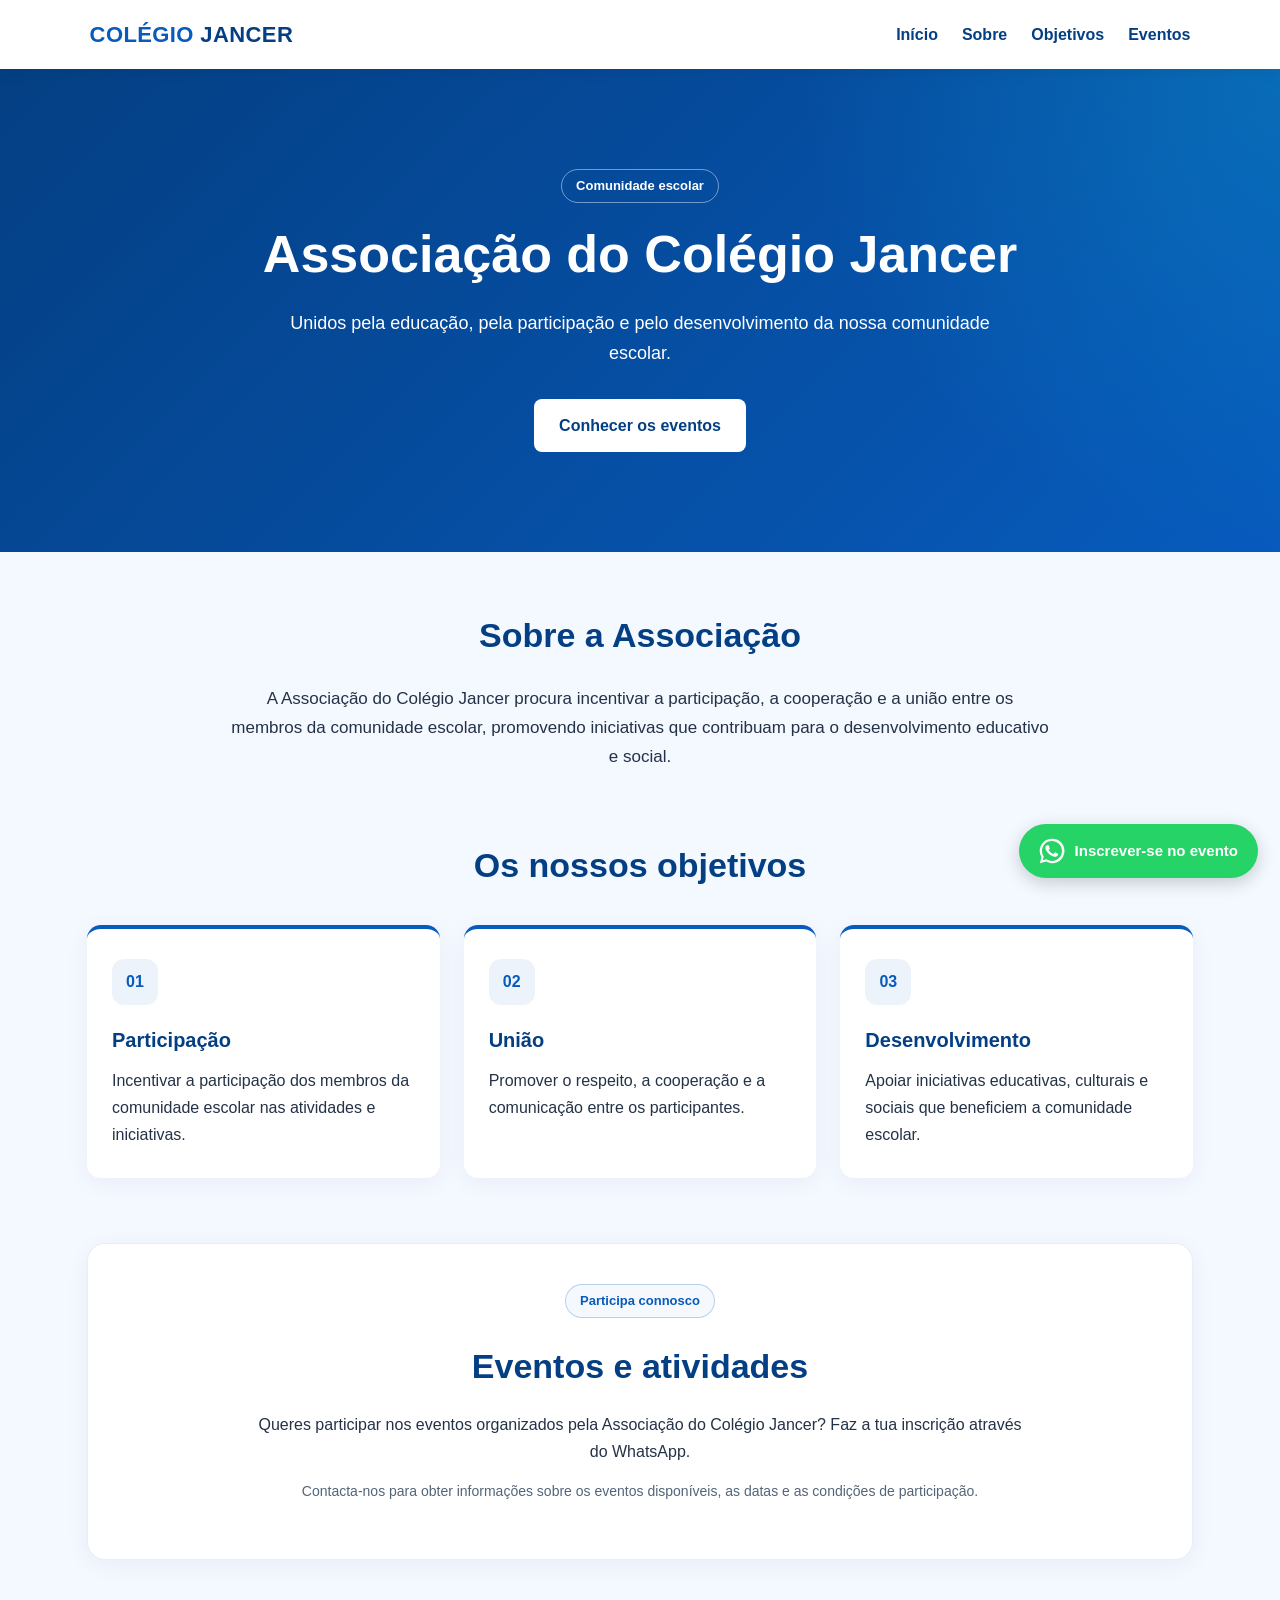
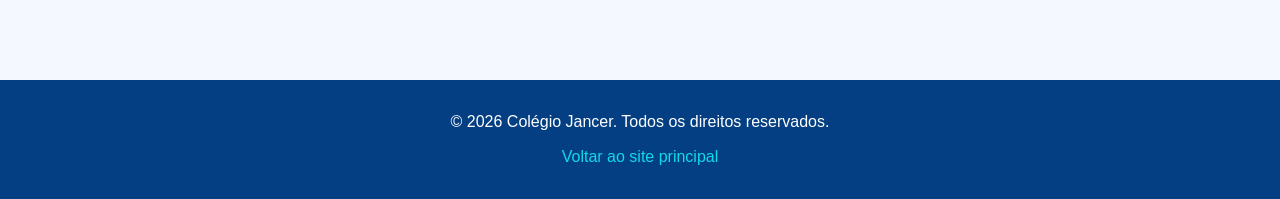
==== paginas/associacao.html @ 9c6a3ebc "Atualiza site e adiciona Associacao dos Estudantes" ====
<!DOCTYPE html>
<html lang="pt">
<head>
  <meta charset="UTF-8">
  <meta name="viewport" content="width=device-width, initial-scale=1.0">

  <title>Associação | Colégio Jancer</title>

  <meta name="description"
        content="Conheça a Associação do Colégio Jancer e inscreva-se nos nossos eventos.">

  <link rel="stylesheet" href="associacao.css">
  <script src="associacao.js" defer></script>
</head>

<body>

  <!-- Cabeçalho -->
  <header class="cabecalho">
    <div class="navbar">
      <a class="logo" href="index.html">
        COLÉGIO <span>JANCER</span>
      </a>

      <nav aria-label="Navegação principal">
        <a href="index.html">Início</a>
        <a href="#sobre">Sobre</a>
        <a href="#objetivos">Objetivos</a>
        <a href="#eventos">Eventos</a>
      </nav>
    </div>
  </header>

  <!-- Apresentação -->
  <section class="hero">
    <div class="hero-conteudo">
      <span class="etiqueta">Comunidade escolar</span>

      <h1>Associação do Colégio Jancer</h1>

      <p>
        Unidos pela educação, pela participação e pelo desenvolvimento
        da nossa comunidade escolar.
      </p>

      <a class="botao-principal" href="#eventos">
        Conhecer os eventos
      </a>
    </div>
  </section>

  <main>

    <!-- Sobre -->
    <section class="secao" id="sobre">
      <h2 class="titulo-secao">Sobre a Associação</h2>

      <p class="introducao">
        A Associação do Colégio Jancer procura incentivar a participação,
        a cooperação e a união entre os membros da comunidade escolar,
        promovendo iniciativas que contribuam para o desenvolvimento
        educativo e social.
      </p>
    </section>

    <!-- Objetivos -->
    <section class="secao" id="objetivos">
      <h2 class="titulo-secao">Os nossos objetivos</h2>

      <div class="cartoes">

        <article class="cartao">
          <div class="icone-cartao">01</div>
          <h3>Participação</h3>
          <p>
            Incentivar a participação dos membros da comunidade
            escolar nas atividades e iniciativas.
          </p>
        </article>

        <article class="cartao">
          <div class="icone-cartao">02</div>
          <h3>União</h3>
          <p>
            Promover o respeito, a cooperação e a comunicação
            entre os participantes.
          </p>
        </article>

        <article class="cartao">
          <div class="icone-cartao">03</div>
          <h3>Desenvolvimento</h3>
          <p>
            Apoiar iniciativas educativas, culturais e sociais
            que beneficiem a comunidade escolar.
          </p>
        </article>

      </div>
    </section>

    <!-- Eventos -->
    <section class="secao eventos" id="eventos">
      <div class="evento-conteudo">
        <span class="etiqueta etiqueta-azul">Participa connosco</span>

        <h2>Eventos e atividades</h2>

        <p>
          Queres participar nos eventos organizados pela Associação
          do Colégio Jancer? Faz a tua inscrição através do WhatsApp.
        </p>

        <p class="aviso-evento">
          Contacta-nos para obter informações sobre os eventos
          disponíveis, as datas e as condições de participação.
        </p>
      </div>
    </section>

  </main>

  <!-- Rodapé -->
  <footer class="rodape">
    <p>
      &copy; <span data-ano>2026</span>
      Colégio Jancer. Todos os direitos reservados.
    </p>

    <a href="index.html">Voltar ao site principal</a>
  </footer>

  <!-- ÚNICO BOTÃO FLUTUANTE: INSCRIÇÃO NO EVENTO -->
  <a
    class="whatsapp-float"
    href="https://wa.me/244950383269?text=Ol%C3%A1%2C%20gostaria%20de%20me%20inscrever%20num%20evento%20do%20Col%C3%A9gio%20Jancer.%20Podem%20dar-me%20mais%20informa%C3%A7%C3%B5es%3F"
    target="_blank"
    rel="noopener noreferrer"
    aria-label="Inscrever-se no evento pelo WhatsApp">

    <svg
      viewBox="0 0 32 32"
      fill="currentColor"
      aria-hidden="true">

      <path d="M16 .8A15 15 0 0 0 3.1 23.5L1 31l7.7-2A15.1 15.1 0 1 0 16 .8Zm0 27.4a12.3 12.3 0 0 1-6.3-1.7l-.5-.3-4.6 1.2 1.2-4.5-.3-.5A12.3 12.3 0 1 1 16 28.2Zm6.8-9.2c-.4-.2-2.2-1.1-2.6-1.2-.4-.2-.6-.2-.9.2-.3.4-1 1.2-1.2 1.4-.2.3-.5.3-.9.1-.4-.2-1.6-.6-3-1.9-1.1-1-1.9-2.2-2.1-2.6-.2-.4 0-.6.2-.8l.6-.7.4-.6c.1-.3 0-.5 0-.7l-1.2-2.8c-.3-.7-.6-.6-.9-.6h-.8c-.3 0-.7.1-1.1.5-.4.4-1.4 1.3-1.4 3.1s1.4 3.6 1.6 3.8c.2.3 2.8 4.3 6.8 6 .9.4 1.6.6 2.1.7.9.3 1.7.2 2.3.1.7-.1 2.2-.9 2.5-1.8.3-.9.3-1.7.2-1.8-.1-.2-.4-.3-.8-.5Z"/>
    </svg>

    <span>Inscrever-se no evento</span>
  </a>

</body>
</html>
---- paginas/associacao.css ----
:root {
  --azul: #075BBD;
  --azul-escuro: #043f83;
  --ciano: #12D9E8;
  --branco: #ffffff;
  --verde: #25D366;
  --texto: #243247;
  --fundo: #f4f8ff;
}

* {
  margin: 0;
  padding: 0;
  box-sizing: border-box;
}

html {
  scroll-behavior: smooth;
}

body {
  font-family: Arial, Helvetica, sans-serif;
  color: var(--texto);
  background: var(--fundo);
  line-height: 1.7;
}

a {
  transition: 0.3s ease;
}

a:focus-visible {
  outline: 3px solid var(--ciano);
  outline-offset: 4px;
}

/* Cabeçalho */
.cabecalho {
  background: var(--branco);
  padding: 16px 7%;
  box-shadow: 0 3px 15px #00000010;
  position: relative;
  z-index: 10;
}

.navbar {
  max-width: 1200px;
  margin: auto;
  display: flex;
  justify-content: space-between;
  align-items: center;
  gap: 20px;
  flex-wrap: wrap;
}

.logo {
  color: var(--azul);
  text-decoration: none;
  font-size: 22px;
  font-weight: 800;
  letter-spacing: 0.4px;
}

.logo span {
  color: var(--azul-escuro);
}

nav {
  display: flex;
  gap: 24px;
  flex-wrap: wrap;
}

nav a {
  color: var(--azul-escuro);
  text-decoration: none;
  font-weight: 600;
}

nav a:hover {
  color: var(--azul);
}

/* Apresentação */
.hero {
  background:
    radial-gradient(
      circle at top right,
      #12d9e830,
      transparent 35%
    ),
    linear-gradient(135deg, #043f83, #075BBD);

  color: var(--branco);
  text-align: center;
  padding: 100px 20px;
}

.hero-conteudo {
  max-width: 850px;
  margin: auto;
}

.etiqueta {
  display: inline-block;
  padding: 5px 14px;
  border: 1px solid #ffffff70;
  border-radius: 30px;
  font-size: 13px;
  font-weight: bold;
  margin-bottom: 20px;
}

.hero h1 {
  font-size: clamp(32px, 5vw, 52px);
  line-height: 1.2;
  margin-bottom: 22px;
}

.hero p {
  max-width: 700px;
  margin: 0 auto 30px;
  font-size: 18px;
}

.botao-principal {
  display: inline-block;
  padding: 13px 25px;
  background: var(--branco);
  color: var(--azul-escuro);
  border-radius: 8px;
  text-decoration: none;
  font-weight: bold;
}

.botao-principal:hover {
  background: var(--ciano);
  transform: translateY(-2px);
}

/* Conteúdo */
main {
  max-width: 1150px;
  margin: auto;
  padding: 55px 22px;
}

.secao {
  margin-bottom: 65px;
  scroll-margin-top: 25px;
}

.titulo-secao {
  text-align: center;
  color: var(--azul-escuro);
  font-size: clamp(26px, 4vw, 34px);
  margin-bottom: 20px;
}

.introducao {
  max-width: 820px;
  margin: auto;
  text-align: center;
  font-size: 17px;
}

/* Cartões */
.cartoes {
  display: grid;
  grid-template-columns: repeat(3, minmax(0, 1fr));
  gap: 24px;
  margin-top: 30px;
}

.cartao {
  background: var(--branco);
  padding: 30px 25px;
  border-radius: 14px;
  border-top: 4px solid var(--azul);
  box-shadow: 0 5px 25px #12345b0d;
  transition: transform 0.3s, box-shadow 0.3s;
}

.cartao:hover {
  transform: translateY(-5px);
  box-shadow: 0 12px 30px #12345b15;
}

.icone-cartao {
  display: grid;
  place-items: center;
  width: 46px;
  height: 46px;
  margin-bottom: 18px;
  border-radius: 12px;
  background: #075BBD12;
  color: var(--azul);
  font-weight: 800;
}

.cartao h3 {
  color: var(--azul-escuro);
  font-size: 20px;
  margin-bottom: 10px;
}

/* Eventos */
.eventos {
  padding: 40px;
  background: var(--branco);
  border-radius: 18px;
  border: 1px solid #075BBD18;
  box-shadow: 0 5px 25px #12345b0d;
}

.evento-conteudo {
  max-width: 780px;
  margin: auto;
  text-align: center;
}

.etiqueta-azul {
  color: var(--azul);
  border-color: #075BBD40;
  background: #075BBD0a;
}

.eventos h2 {
  color: var(--azul-escuro);
  font-size: clamp(26px, 4vw, 34px);
  margin-bottom: 15px;
}

.eventos p {
  margin-bottom: 15px;
}

.aviso-evento {
  color: #536579;
  font-size: 14px;
}

/* Rodapé */
.rodape {
  background: var(--azul-escuro);
  color: var(--branco);
  padding: 28px 18px;
  text-align: center;
}

.rodape a {
  display: inline-block;
  margin-top: 8px;
  color: var(--ciano);
  text-decoration: none;
}

.rodape a:hover {
  text-decoration: underline;
}

/* Botão flutuante do WhatsApp */
.whatsapp-float {
  position: fixed;
  right: 22px;
  bottom: 22px;
  z-index: 1000;

  display: flex;
  align-items: center;
  justify-content: center;
  gap: 10px;

  max-width: calc(100vw - 24px);
  padding: 14px 20px;

  color: var(--branco);
  background: var(--verde);
  border-radius: 50px;
  text-decoration: none;
  font-size: 15px;
  font-weight: 700;

  box-shadow: 0 5px 18px #00000030;
  transition: transform 0.25s, background 0.25s;
}

.whatsapp-float svg {
  width: 26px;
  height: 26px;
  flex-shrink: 0;
}

.whatsapp-float:hover {
  background: #1fb956;
  transform: translateY(-4px);
}

/* Responsividade */
@media (max-width: 800px) {
  .cartoes {
    grid-template-columns: repeat(2, minmax(0, 1fr));
  }

  .cabecalho {
    padding: 16px 5%;
  }
}

@media (max-width: 600px) {
  .navbar {
    justify-content: center;
  }

  nav {
    justify-content: center;
    gap: 12px 18px;
  }

  .hero {
    padding: 70px 18px;
  }

  .hero p {
    font-size: 16px;
  }

  main {
    padding: 40px 16px;
  }

  .cartoes {
    grid-template-columns: 1fr;
  }

  .cartao {
    padding: 25px 22px;
  }

  .eventos {
    padding: 28px 20px;
  }

  .whatsapp-float {
    right: 12px;
    bottom: 14px;
    padding: 12px 15px;
    font-size: 13px;
  }
}

@media (prefers-reduced-motion: reduce) {
  html {
    scroll-behavior: auto;
  }

  *,
  *::before,
  *::after {
    transition: none !important;
  }
}


/* Logo oficial da Associação dos Estudantes */
.logo-associacao {
  display: inline-flex;
  align-items: center;
  text-decoration: none;
  flex-shrink: 0;
}

.logo-associacao img {
  display: block;
  width: 180px;
  max-width: 100%;
  height: 75px;
  object-fit: contain;
  object-position: left center;
}

@media (max-width: 600px) {
  .logo-associacao img {
    width: 150px;
    height: 65px;
  }
}
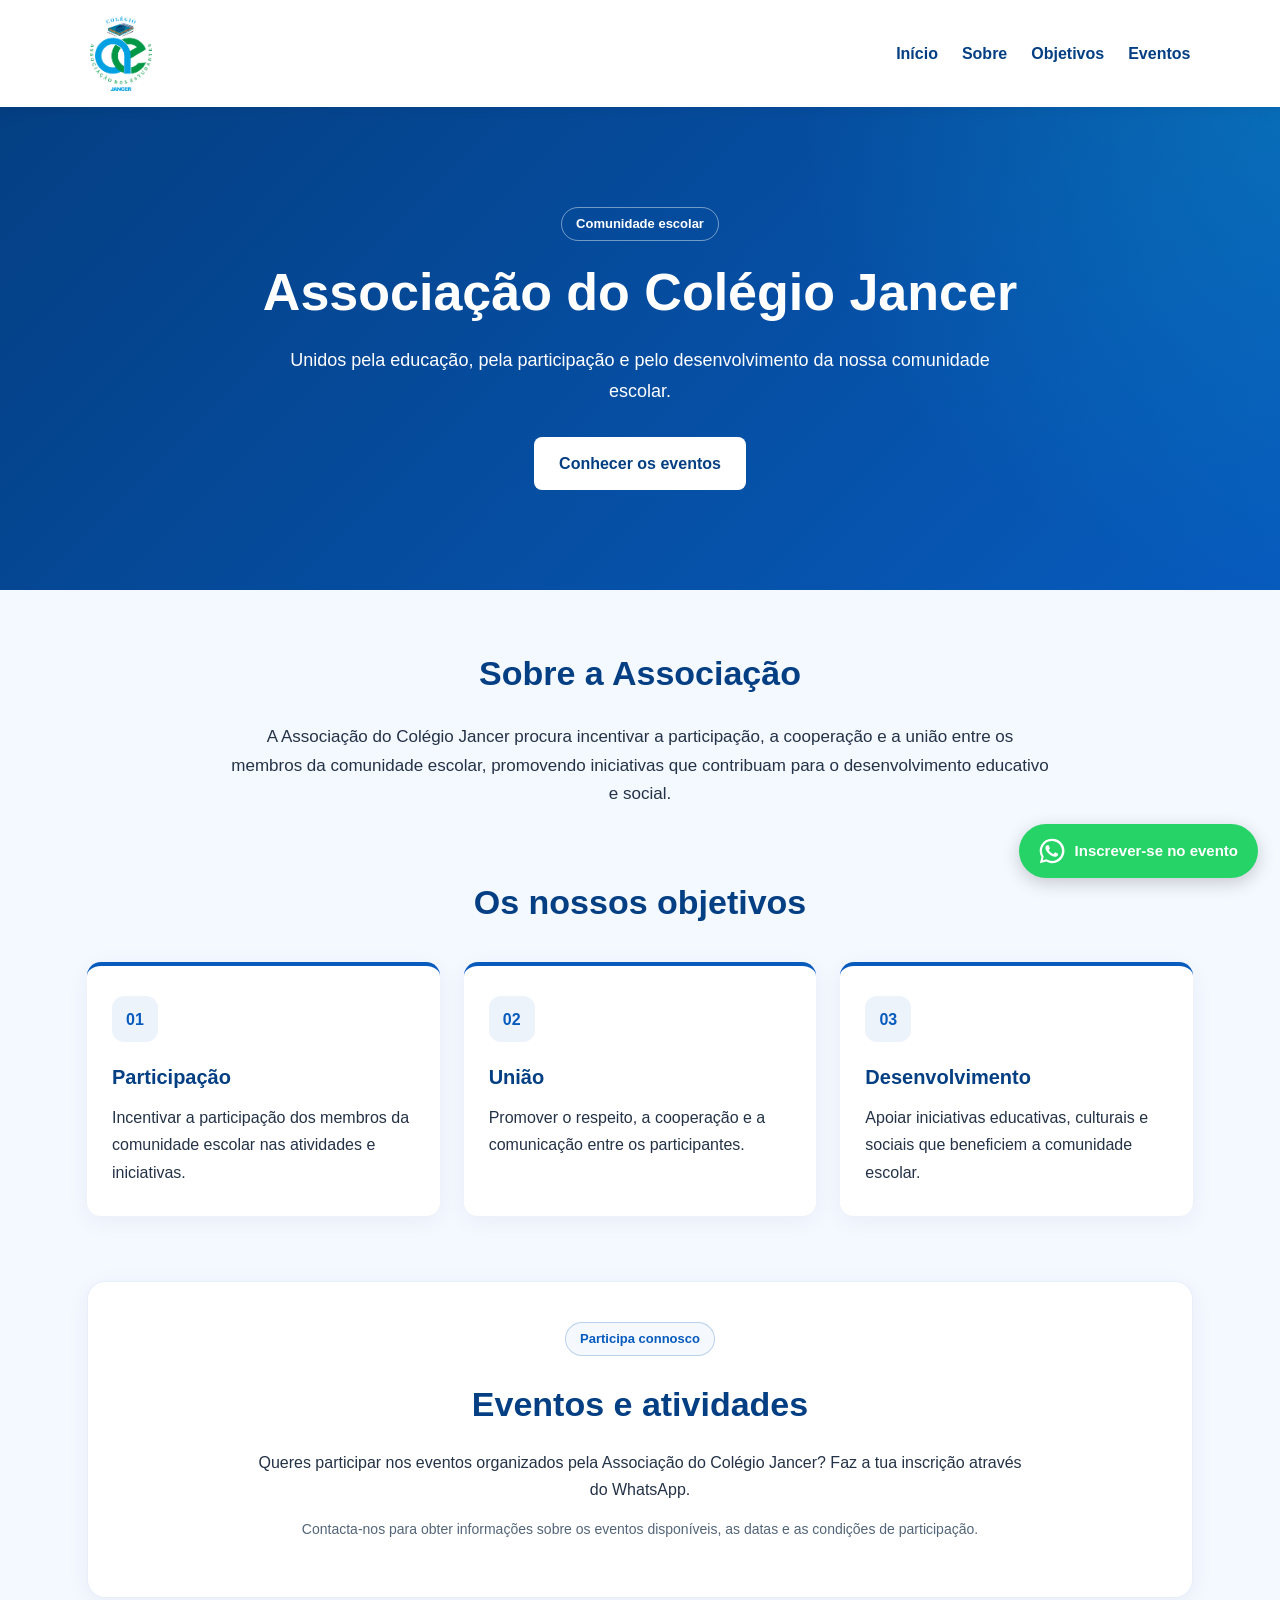
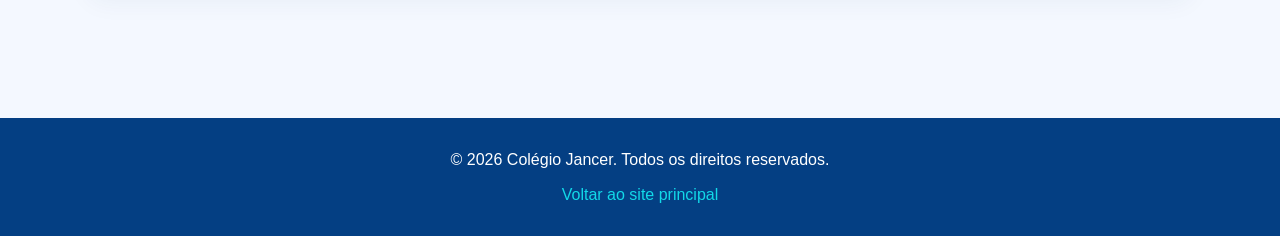
==== commit 0cd2c7e8: "Adiciona acesso à Associação de Estudantes" ====
--- a/paginas/associacao.html
+++ b/paginas/associacao.html
@@ -16,21 +16,25 @@
 
 <body>
 
-  <!-- Cabeçalho -->
-  <header class="cabecalho">
-    <div class="navbar">
-      <a class="logo" href="index.html">
-        COLÉGIO <span>JANCER</span>
-      </a>
+<!-- Cabeçalho -->
+<header class="cabecalho">
+  <div class="navbar">
+    <a class="logo-associacao" href="associacao.html">
+      <img
+        src="../LOGO%20acossia%C3%A7%C3%A3o%20dos%20estudantes%20do%20jancer%20OFICIAL.png"
+        alt="Logótipo oficial da Associação dos Estudantes do Jancer"
+      >
+    </a>
 
-      <nav aria-label="Navegação principal">
-        <a href="index.html">Início</a>
-        <a href="#sobre">Sobre</a>
-        <a href="#objetivos">Objetivos</a>
-        <a href="#eventos">Eventos</a>
-      </nav>
-    </div>
-  </header>
+    <nav aria-label="Navegação principal">
+      <a href="../index.html">Início</a>
+      <a href="#sobre">Sobre</a>
+      <a href="#objetivos">Objetivos</a>
+      <a href="#eventos">Eventos</a>
+    </nav>
+  </div>
+</header>
+
 
   <!-- Apresentação -->
   <section class="hero">
--- a/paginas/associacao.css
+++ b/paginas/associacao.css
@@ -386,3 +386,24 @@
     height: 65px;
   }
 }
+
+
+.logo-associacao {
+  display: flex;
+  align-items: center;
+  flex-shrink: 0;
+}
+
+.logo-associacao img {
+  display: block;
+  width: 85px;
+  height: 75px;
+  object-fit: contain;
+}
+
+@media (max-width: 600px) {
+  .logo-associacao img {
+    width: 65px;
+    height: 60px;
+  }
+}
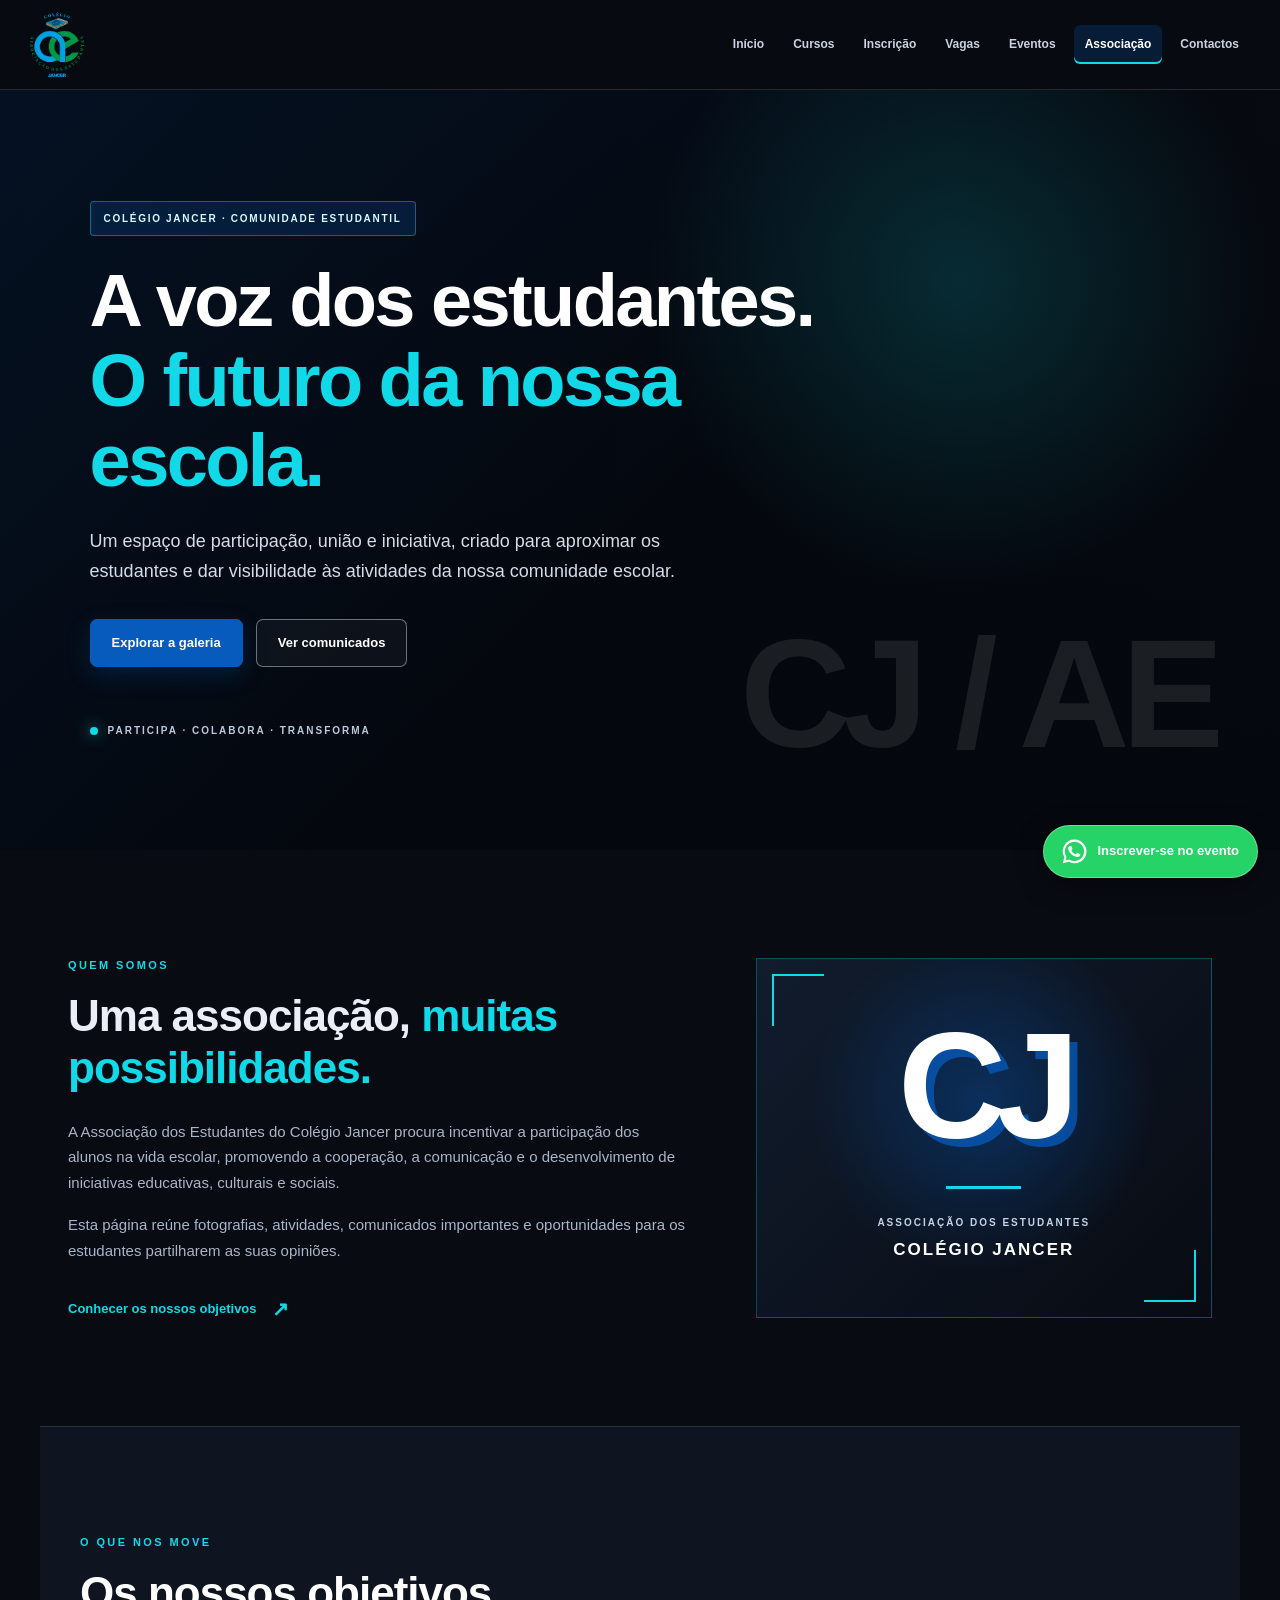
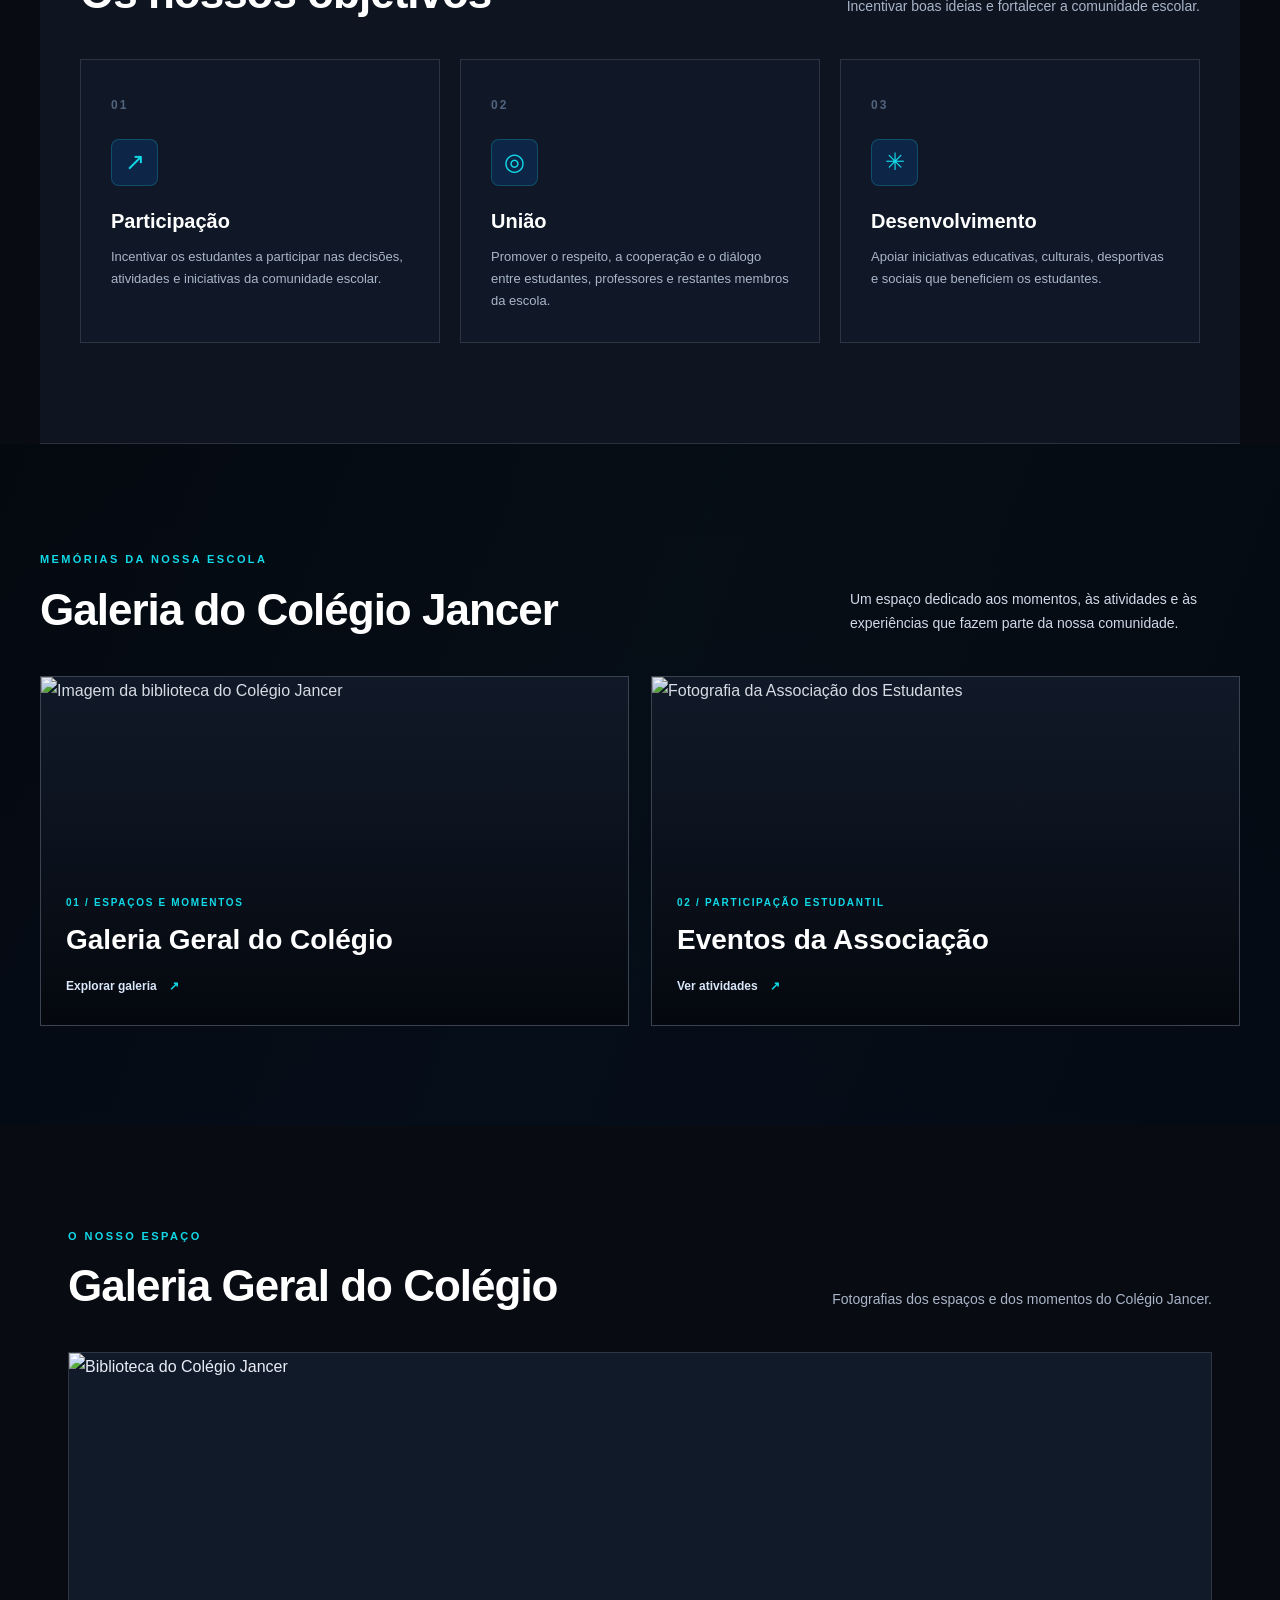
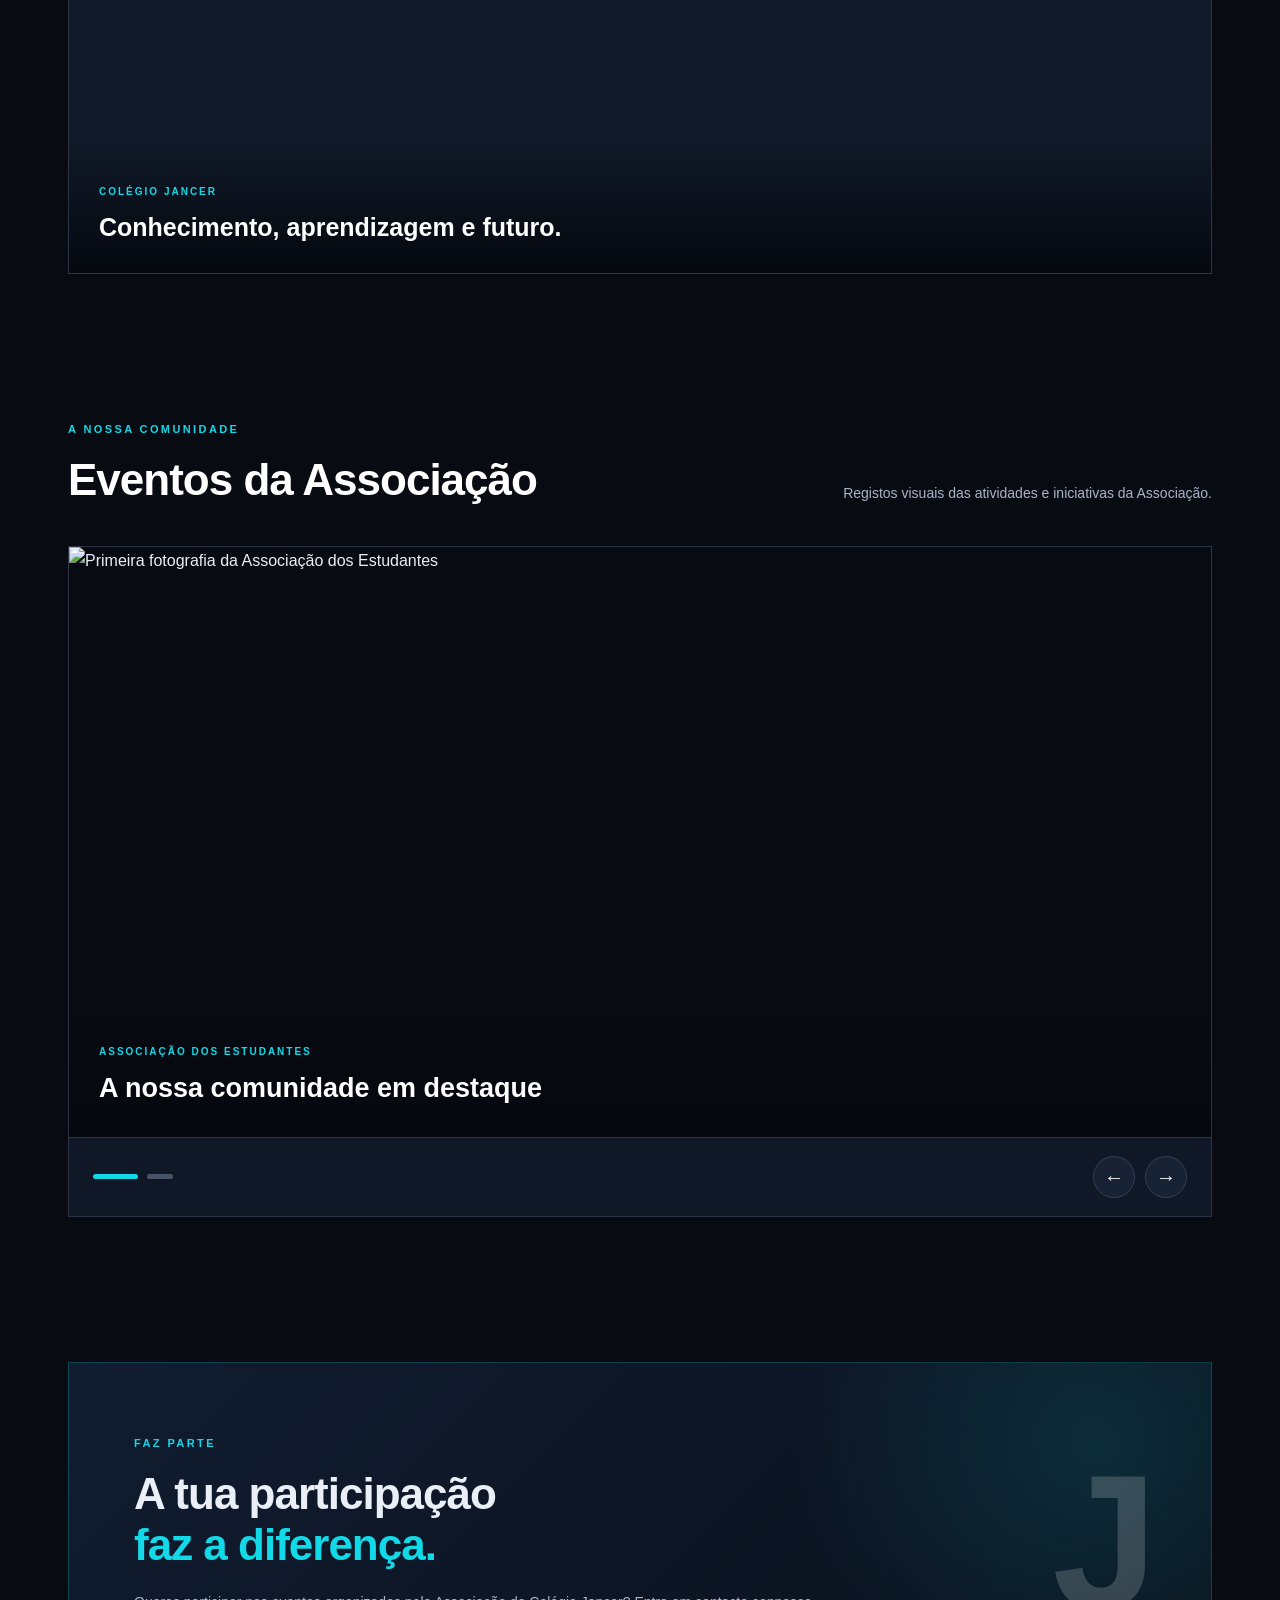
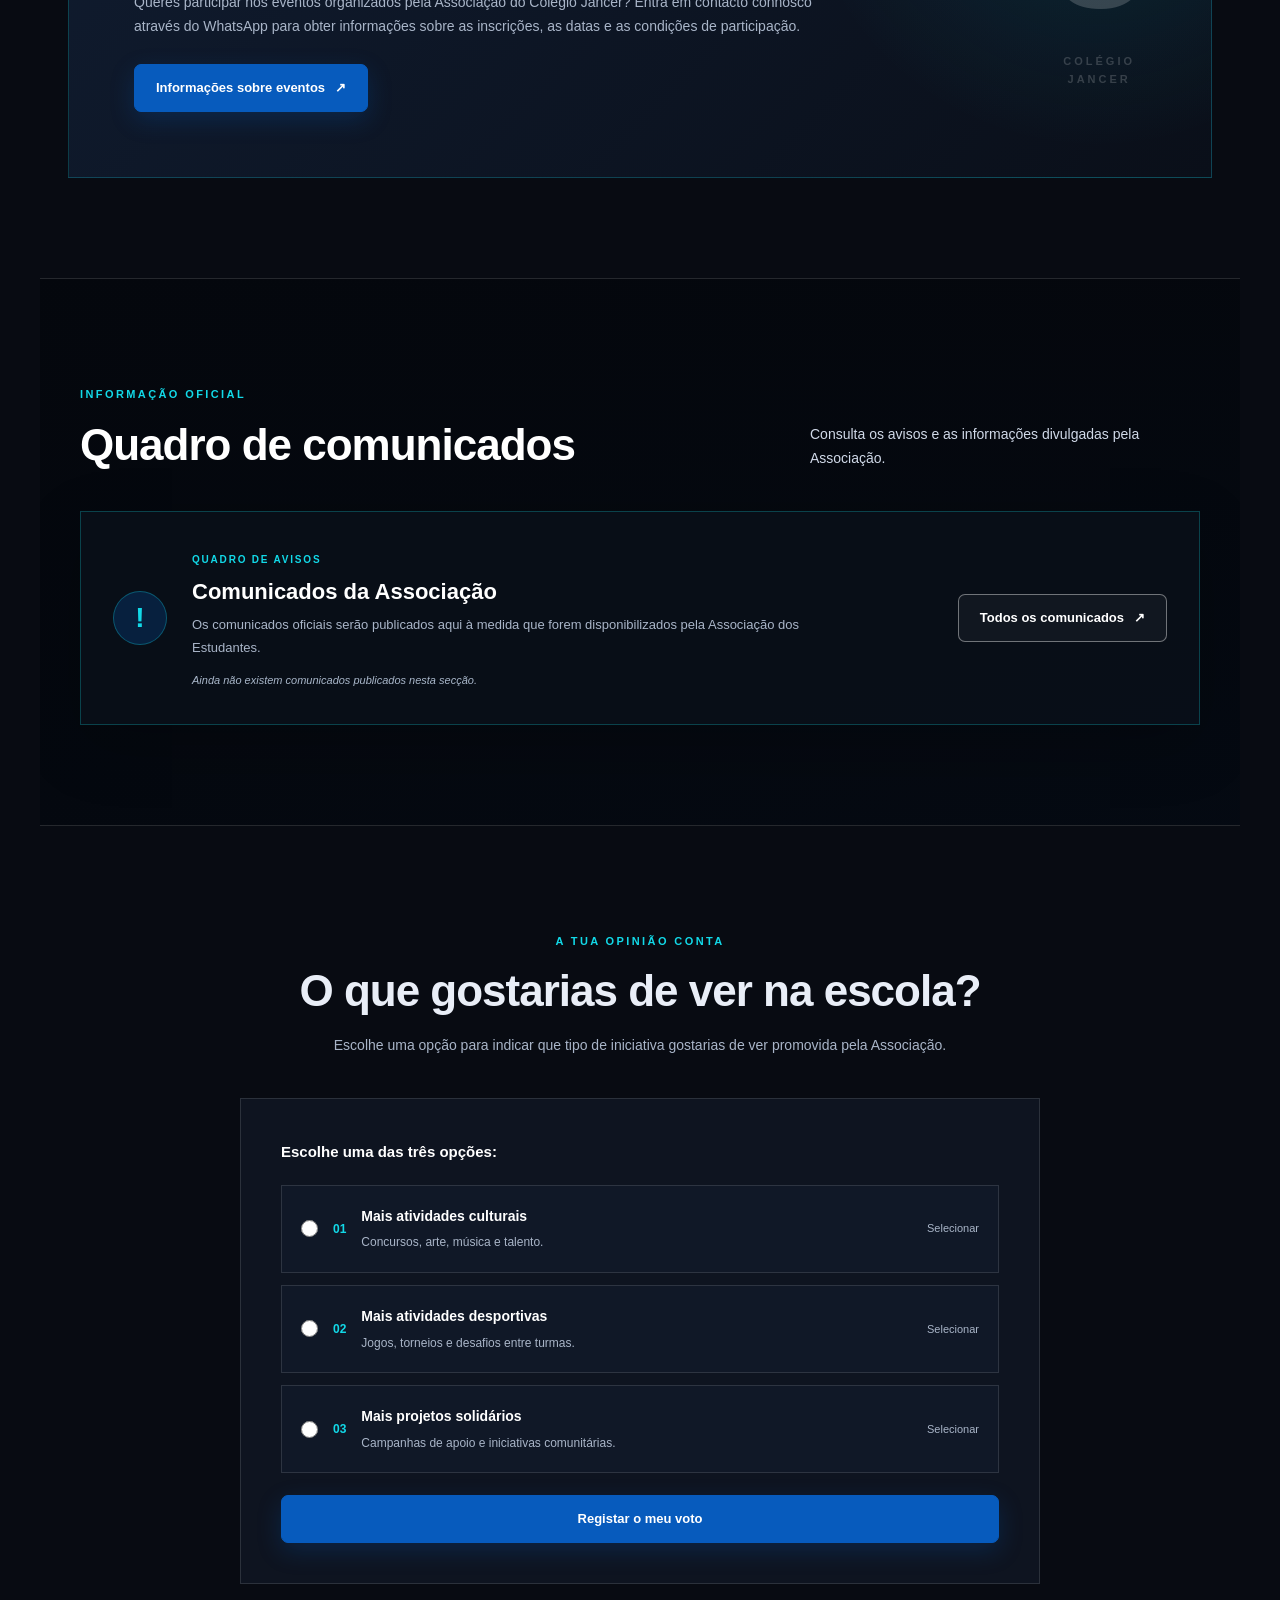
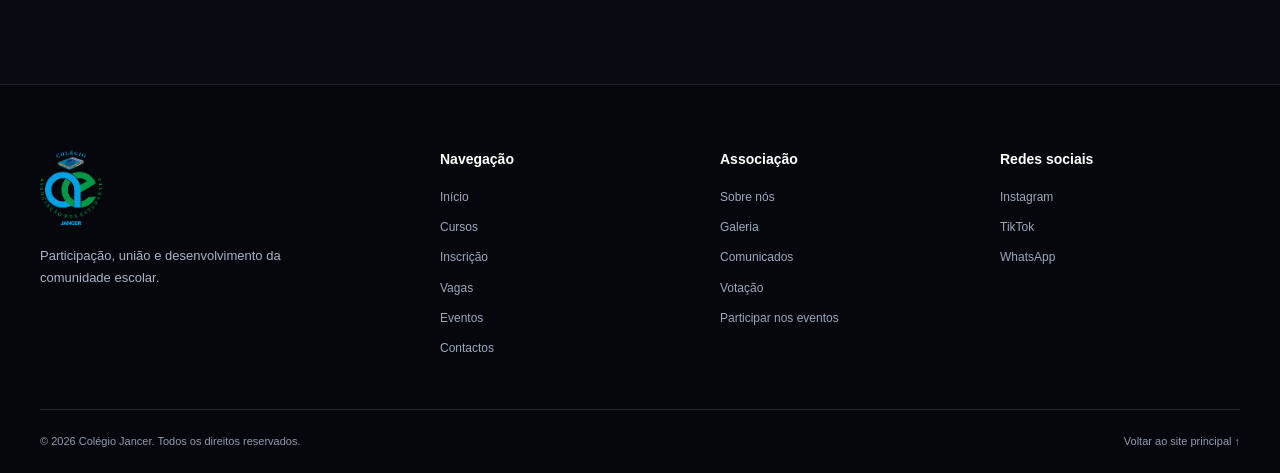
==== commit a330fbbe: "Redesenha pagina da Associacao dos Estudantes" ====
--- a/paginas/associacao.html
+++ b/paginas/associacao.html
@@ -1,14 +1,17 @@
-
 <!DOCTYPE html>
 <html lang="pt">
 <head>
   <meta charset="UTF-8">
   <meta name="viewport" content="width=device-width, initial-scale=1.0">
 
-  <title>Associação | Colégio Jancer</title>
-
-  <meta name="description"
-        content="Conheça a Associação do Colégio Jancer e inscreva-se nos nossos eventos.">
+  <title>Associação dos Estudantes | Colégio Jancer</title>
+
+  <meta
+    name="description"
+    content="Página oficial da Associação dos Estudantes do Colégio Jancer. Conhece as nossas atividades, galerias, comunicados e iniciativas."
+  >
+
+  <meta name="theme-color" content="#080b12">
 
   <link rel="stylesheet" href="associacao.css">
   <script src="associacao.js" defer></script>
@@ -16,138 +19,677 @@
 
 <body>
 
-<!-- Cabeçalho -->
-<header class="cabecalho">
-  <div class="navbar">
-    <a class="logo-associacao" href="associacao.html">
-      <img
-        src="../LOGO%20acossia%C3%A7%C3%A3o%20dos%20estudantes%20do%20jancer%20OFICIAL.png"
-        alt="Logótipo oficial da Associação dos Estudantes do Jancer"
+  <!-- CABEÇALHO E NAVEGAÇÃO -->
+  <header class="cabecalho">
+    <div class="navbar">
+
+      <a
+        class="logo-associacao"
+        href="../index.html"
+        aria-label="Voltar à página principal do Colégio Jancer"
       >
-    </a>
-
-    <nav aria-label="Navegação principal">
-      <a href="../index.html">Início</a>
-      <a href="#sobre">Sobre</a>
-      <a href="#objetivos">Objetivos</a>
-      <a href="#eventos">Eventos</a>
-    </nav>
-  </div>
-</header>
-
-
-  <!-- Apresentação -->
-  <section class="hero">
-    <div class="hero-conteudo">
-      <span class="etiqueta">Comunidade escolar</span>
-
-      <h1>Associação do Colégio Jancer</h1>
-
-      <p>
-        Unidos pela educação, pela participação e pelo desenvolvimento
-        da nossa comunidade escolar.
-      </p>
-
-      <a class="botao-principal" href="#eventos">
-        Conhecer os eventos
+        <img
+          src="../LOGO%20acossia%C3%A7%C3%A3o%20dos%20estudantes%20do%20jancer%20OFICIAL.png"
+          alt="Logótipo da Associação dos Estudantes do Colégio Jancer"
+        >
       </a>
+
+      <button
+        class="menu-toggle"
+        id="menuToggle"
+        type="button"
+        aria-label="Abrir menu de navegação"
+        aria-expanded="false"
+        aria-controls="menuPrincipal"
+      >
+        <span></span>
+        <span></span>
+        <span></span>
+      </button>
+
+      <nav id="menuPrincipal" aria-label="Navegação principal">
+        <a href="../index.html">Início</a>
+        <a href="cursos.html">Cursos</a>
+        <a href="inscricao.html">Inscrição</a>
+        <a href="vagas.html">Vagas</a>
+        <a href="eventos.html">Eventos</a>
+        <a class="nav-ativo" href="associacao.html" aria-current="page">
+          Associação
+        </a>
+        <a href="contactos.html">Contactos</a>
+      </nav>
+
     </div>
-  </section>
+  </header>
+
 
   <main>
 
-    <!-- Sobre -->
-    <section class="secao" id="sobre">
-      <h2 class="titulo-secao">Sobre a Associação</h2>
-
-      <p class="introducao">
-        A Associação do Colégio Jancer procura incentivar a participação,
-        a cooperação e a união entre os membros da comunidade escolar,
-        promovendo iniciativas que contribuam para o desenvolvimento
-        educativo e social.
-      </p>
-    </section>
-
-    <!-- Objetivos -->
-    <section class="secao" id="objetivos">
-      <h2 class="titulo-secao">Os nossos objetivos</h2>
-
-      <div class="cartoes">
-
-        <article class="cartao">
-          <div class="icone-cartao">01</div>
+    <!-- CAPA PRINCIPAL -->
+    <section class="hero" id="inicio">
+
+      <div class="hero-fundo" aria-hidden="true"></div>
+
+      <div class="hero-conteudo">
+        <span class="etiqueta">
+          COLÉGIO JANCER · COMUNIDADE ESTUDANTIL
+        </span>
+
+        <h1>
+          A voz dos estudantes.
+          <span>O futuro da nossa escola.</span>
+        </h1>
+
+        <p>
+          Um espaço de participação, união e iniciativa, criado para
+          aproximar os estudantes e dar visibilidade às atividades
+          da nossa comunidade escolar.
+        </p>
+
+        <div class="hero-botoes">
+          <a class="botao botao-azul" href="#galeria">
+            Explorar a galeria
+          </a>
+
+          <a class="botao botao-contorno" href="#comunicados">
+            Ver comunicados
+          </a>
+        </div>
+
+        <div class="hero-indicador">
+          <span></span>
+          PARTICIPA · COLABORA · TRANSFORMA
+        </div>
+      </div>
+
+      <div class="hero-numero" aria-hidden="true">CJ / AE</div>
+
+    </section>
+
+
+    <!-- SOBRE A ASSOCIAÇÃO -->
+    <section class="sobre secao" id="sobre">
+
+      <div class="sobre-texto">
+        <span class="sobretitulo">QUEM SOMOS</span>
+
+        <h2>
+          Uma associação,
+          <span>muitas possibilidades.</span>
+        </h2>
+
+        <p>
+          A Associação dos Estudantes do Colégio Jancer procura
+          incentivar a participação dos alunos na vida escolar,
+          promovendo a cooperação, a comunicação e o desenvolvimento
+          de iniciativas educativas, culturais e sociais.
+        </p>
+
+        <p>
+          Esta página reúne fotografias, atividades, comunicados
+          importantes e oportunidades para os estudantes partilharem
+          as suas opiniões.
+        </p>
+
+        <a class="link-seta" href="#objetivos">
+          Conhecer os nossos objetivos
+          <span aria-hidden="true">↗</span>
+        </a>
+      </div>
+
+      <div class="sobre-destaque">
+        <div class="sobre-moldura">
+          <span class="sobre-simbolo">CJ</span>
+          <span class="sobre-linha"></span>
+          <p>ASSOCIAÇÃO DOS ESTUDANTES</p>
+          <strong>COLÉGIO JANCER</strong>
+        </div>
+      </div>
+
+    </section>
+
+
+    <!-- OBJETIVOS -->
+    <section class="objetivos secao" id="objetivos">
+
+      <div class="cabecalho-secao">
+        <div>
+          <span class="sobretitulo">O QUE NOS MOVE</span>
+          <h2>Os nossos objetivos</h2>
+        </div>
+
+        <p>
+          Incentivar boas ideias e fortalecer a comunidade escolar.
+        </p>
+      </div>
+
+      <div class="objetivos-grelha">
+
+        <article class="objetivo-cartao">
+          <span class="objetivo-numero">01</span>
+          <div class="objetivo-icone" aria-hidden="true">↗</div>
           <h3>Participação</h3>
           <p>
-            Incentivar a participação dos membros da comunidade
-            escolar nas atividades e iniciativas.
+            Incentivar os estudantes a participar nas decisões,
+            atividades e iniciativas da comunidade escolar.
           </p>
         </article>
 
-        <article class="cartao">
-          <div class="icone-cartao">02</div>
+        <article class="objetivo-cartao">
+          <span class="objetivo-numero">02</span>
+          <div class="objetivo-icone" aria-hidden="true">◎</div>
           <h3>União</h3>
           <p>
-            Promover o respeito, a cooperação e a comunicação
-            entre os participantes.
+            Promover o respeito, a cooperação e o diálogo entre
+            estudantes, professores e restantes membros da escola.
           </p>
         </article>
 
-        <article class="cartao">
-          <div class="icone-cartao">03</div>
+        <article class="objetivo-cartao">
+          <span class="objetivo-numero">03</span>
+          <div class="objetivo-icone" aria-hidden="true">✳</div>
           <h3>Desenvolvimento</h3>
           <p>
-            Apoiar iniciativas educativas, culturais e sociais
-            que beneficiem a comunidade escolar.
+            Apoiar iniciativas educativas, culturais, desportivas
+            e sociais que beneficiem os estudantes.
           </p>
         </article>
 
       </div>
     </section>
 
-    <!-- Eventos -->
-    <section class="secao eventos" id="eventos">
-      <div class="evento-conteudo">
-        <span class="etiqueta etiqueta-azul">Participa connosco</span>
-
-        <h2>Eventos e atividades</h2>
+
+    <!-- BIBLIOTECA E GALERIA -->
+    <section class="biblioteca" id="galeria">
+
+      <div class="biblioteca-fundo" aria-hidden="true"></div>
+      <div class="biblioteca-sobreposicao" aria-hidden="true"></div>
+
+      <div class="biblioteca-conteudo">
+
+        <div class="cabecalho-secao cabecalho-claro">
+          <div>
+            <span class="sobretitulo">MEMÓRIAS DA NOSSA ESCOLA</span>
+            <h2>Galeria do Colégio Jancer</h2>
+          </div>
+
+          <p>
+            Um espaço dedicado aos momentos, às atividades e às
+            experiências que fazem parte da nossa comunidade.
+          </p>
+        </div>
+
+        <div class="categorias-galeria">
+
+          <a class="categoria-galeria" href="#galeria-geral">
+            <img
+              src="../biblioteca.png"
+              alt="Imagem da biblioteca do Colégio Jancer"
+              loading="lazy"
+            >
+
+            <span class="categoria-overlay"></span>
+
+            <span class="categoria-conteudo">
+              <small>01 / ESPAÇOS E MOMENTOS</small>
+              <strong>Galeria Geral do Colégio</strong>
+              <span class="categoria-link">
+                Explorar galeria <span aria-hidden="true">↗</span>
+              </span>
+            </span>
+          </a>
+
+          <a class="categoria-galeria" href="#eventos-associacao">
+            <img
+              src="../image1.png"
+              alt="Fotografia da Associação dos Estudantes"
+              loading="lazy"
+            >
+
+            <span class="categoria-overlay"></span>
+
+            <span class="categoria-conteudo">
+              <small>02 / PARTICIPAÇÃO ESTUDANTIL</small>
+              <strong>Eventos da Associação</strong>
+              <span class="categoria-link">
+                Ver atividades <span aria-hidden="true">↗</span>
+              </span>
+            </span>
+          </a>
+
+        </div>
+
+      </div>
+    </section>
+
+
+    <!-- GALERIA GERAL -->
+    <section class="galeria-geral secao" id="galeria-geral">
+
+      <div class="cabecalho-secao">
+        <div>
+          <span class="sobretitulo">O NOSSO ESPAÇO</span>
+          <h2>Galeria Geral do Colégio</h2>
+        </div>
 
         <p>
-          Queres participar nos eventos organizados pela Associação
-          do Colégio Jancer? Faz a tua inscrição através do WhatsApp.
+          Fotografias dos espaços e dos momentos do Colégio Jancer.
         </p>
-
-        <p class="aviso-evento">
-          Contacta-nos para obter informações sobre os eventos
-          disponíveis, as datas e as condições de participação.
+      </div>
+
+      <figure class="fotografia-geral">
+        <img
+          src="../biblioteca.png"
+          alt="Biblioteca do Colégio Jancer"
+          loading="lazy"
+        >
+
+        <figcaption>
+          <span>COLÉGIO JANCER</span>
+          <strong>Conhecimento, aprendizagem e futuro.</strong>
+        </figcaption>
+      </figure>
+
+    </section>
+
+
+    <!-- SLIDE DA ASSOCIAÇÃO -->
+    <section class="slide-associacao secao" id="eventos-associacao">
+
+      <div class="cabecalho-secao">
+        <div>
+          <span class="sobretitulo">A NOSSA COMUNIDADE</span>
+          <h2>Eventos da Associação</h2>
+        </div>
+
+        <p>
+          Registos visuais das atividades e iniciativas da Associação.
         </p>
       </div>
+
+      <div class="slide-container" id="slideAssociacao">
+
+        <div class="slide-imagens">
+
+          <figure class="slide-item ativo">
+            <img
+              src="../image1.png"
+              alt="Primeira fotografia da Associação dos Estudantes"
+              loading="lazy"
+            >
+            <figcaption>
+              <span>ASSOCIAÇÃO DOS ESTUDANTES</span>
+              <strong>A nossa comunidade em destaque</strong>
+            </figcaption>
+          </figure>
+
+          <figure class="slide-item">
+            <img
+              src="../image2.png"
+              alt="Segunda fotografia da Associação dos Estudantes"
+              loading="lazy"
+            >
+            <figcaption>
+              <span>COLÉGIO JANCER</span>
+              <strong>Participação e vida estudantil</strong>
+            </figcaption>
+          </figure>
+
+        </div>
+
+        <div class="slide-controlos">
+
+          <div class="slide-pontos" aria-label="Selecionar fotografia">
+            <button
+              class="slide-ponto ativo"
+              type="button"
+              data-slide="0"
+              aria-label="Ver primeira fotografia"
+              aria-pressed="true"
+            ></button>
+
+            <button
+              class="slide-ponto"
+              type="button"
+              data-slide="1"
+              aria-label="Ver segunda fotografia"
+              aria-pressed="false"
+            ></button>
+          </div>
+
+          <div class="slide-setas">
+            <button
+              class="slide-seta"
+              id="slideAnterior"
+              type="button"
+              aria-label="Fotografia anterior"
+            >←</button>
+
+            <button
+              class="slide-seta"
+              id="slideSeguinte"
+              type="button"
+              aria-label="Fotografia seguinte"
+            >→</button>
+          </div>
+
+        </div>
+
+      </div>
+
+    </section>
+
+
+    <!-- SECÇÃO DE ATIVIDADES -->
+    <section class="participacao secao" id="eventos">
+
+      <div class="participacao-caixa">
+
+        <div class="participacao-texto">
+          <span class="sobretitulo">FAZ PARTE</span>
+
+          <h2>
+            A tua participação
+            <span>faz a diferença.</span>
+          </h2>
+
+          <p>
+            Queres participar nos eventos organizados pela Associação
+            do Colégio Jancer? Entra em contacto connosco através do
+            WhatsApp para obter informações sobre as inscrições,
+            as datas e as condições de participação.
+          </p>
+
+          <a
+            class="botao botao-azul"
+            href="https://wa.me/244950383269?text=Ol%C3%A1%2C%20gostaria%20de%20me%20inscrever%20num%20evento%20do%20Col%C3%A9gio%20Jancer.%20Podem%20dar-me%20mais%20informa%C3%A7%C3%B5es%3F"
+            target="_blank"
+            rel="noopener noreferrer"
+          >
+            Informações sobre eventos
+            <span aria-hidden="true">↗</span>
+          </a>
+        </div>
+
+        <div class="participacao-marca" aria-hidden="true">
+          <span>J</span>
+          <div>COLÉGIO<br>JANCER</div>
+        </div>
+
+      </div>
+
+    </section>
+
+
+    <!-- QUADRO DE COMUNICADOS -->
+    <section class="comunicados secao" id="comunicados">
+
+      <div class="comunicados-fundo" aria-hidden="true"></div>
+      <div class="comunicados-overlay" aria-hidden="true"></div>
+
+      <div class="comunicados-conteudo">
+
+        <div class="cabecalho-secao cabecalho-claro">
+          <div>
+            <span class="sobretitulo">INFORMAÇÃO OFICIAL</span>
+            <h2>Quadro de comunicados</h2>
+          </div>
+
+          <p>
+            Consulta os avisos e as informações divulgadas pela Associação.
+          </p>
+        </div>
+
+        <div class="comunicado-destaque">
+
+          <div class="comunicado-simbolo" aria-hidden="true">!</div>
+
+          <div class="comunicado-texto">
+            <span class="comunicado-etiqueta">QUADRO DE AVISOS</span>
+
+            <h3>Comunicados da Associação</h3>
+
+            <p>
+              Os comunicados oficiais serão publicados aqui à medida
+              que forem disponibilizados pela Associação dos Estudantes.
+            </p>
+
+            <span class="comunicado-nota">
+              Ainda não existem comunicados publicados nesta secção.
+            </span>
+          </div>
+
+          <a class="botao botao-contorno" href="comunicados.html">
+            Todos os comunicados
+            <span aria-hidden="true">↗</span>
+          </a>
+
+        </div>
+
+      </div>
+    </section>
+
+
+    <!-- VOTAÇÃO -->
+    <section class="votacao secao" id="votacao">
+
+      <div class="votacao-intro">
+        <span class="sobretitulo">A TUA OPINIÃO CONTA</span>
+
+        <h2>O que gostarias de ver na escola?</h2>
+
+        <p>
+          Escolhe uma opção para indicar que tipo de iniciativa
+          gostarias de ver promovida pela Associação.
+        </p>
+      </div>
+
+      <div class="votacao-cartao">
+
+        <form id="formVotacao">
+
+          <fieldset>
+            <legend>Escolhe uma das três opções:</legend>
+
+            <label class="opcao-voto">
+              <input
+                type="radio"
+                name="voto"
+                value="cultura"
+                required
+              >
+              <span class="opcao-numero">01</span>
+              <span class="opcao-descricao">
+                <strong>Mais atividades culturais</strong>
+                <small>Concursos, arte, música e talento.</small>
+              </span>
+              <span class="opcao-selecionar">Selecionar</span>
+            </label>
+
+            <label class="opcao-voto">
+              <input
+                type="radio"
+                name="voto"
+                value="desporto"
+                required
+              >
+              <span class="opcao-numero">02</span>
+              <span class="opcao-descricao">
+                <strong>Mais atividades desportivas</strong>
+                <small>Jogos, torneios e desafios entre turmas.</small>
+              </span>
+              <span class="opcao-selecionar">Selecionar</span>
+            </label>
+
+            <label class="opcao-voto">
+              <input
+                type="radio"
+                name="voto"
+                value="solidariedade"
+                required
+              >
+              <span class="opcao-numero">03</span>
+              <span class="opcao-descricao">
+                <strong>Mais projetos solidários</strong>
+                <small>Campanhas de apoio e iniciativas comunitárias.</small>
+              </span>
+              <span class="opcao-selecionar">Selecionar</span>
+            </label>
+
+          </fieldset>
+
+          <button class="botao botao-azul botao-votar" type="submit">
+            Registar o meu voto
+          </button>
+
+        </form>
+
+        <div
+          class="resultados-votacao"
+          id="resultadosVotacao"
+          aria-live="polite"
+          hidden
+        >
+          <h3>Resultados registados neste navegador</h3>
+
+          <div class="resultado-item" data-resultado="cultura">
+            <div class="resultado-info">
+              <span>Atividades culturais</span>
+              <strong class="resultado-percentagem">0%</strong>
+            </div>
+            <div class="barra-resultado">
+              <span class="barra-preenchimento"></span>
+            </div>
+            <small class="resultado-votos">0 votos</small>
+          </div>
+
+          <div class="resultado-item" data-resultado="desporto">
+            <div class="resultado-info">
+              <span>Atividades desportivas</span>
+              <strong class="resultado-percentagem">0%</strong>
+            </div>
+            <div class="barra-resultado">
+              <span class="barra-preenchimento"></span>
+            </div>
+            <small class="resultado-votos">0 votos</small>
+          </div>
+
+          <div class="resultado-item" data-resultado="solidariedade">
+            <div class="resultado-info">
+              <span>Projetos solidários</span>
+              <strong class="resultado-percentagem">0%</strong>
+            </div>
+            <div class="barra-resultado">
+              <span class="barra-preenchimento"></span>
+            </div>
+            <small class="resultado-votos">0 votos</small>
+          </div>
+
+          <p class="aviso-votacao">
+            Estes resultados são guardados apenas neste navegador.
+            Não representam uma contagem global de todos os visitantes.
+          </p>
+        </div>
+
+      </div>
     </section>
 
   </main>
 
-  <!-- Rodapé -->
+
+  <!-- RODAPÉ -->
   <footer class="rodape">
-    <p>
-      &copy; <span data-ano>2026</span>
-      Colégio Jancer. Todos os direitos reservados.
-    </p>
-
-    <a href="index.html">Voltar ao site principal</a>
+
+    <div class="rodape-conteudo">
+
+      <div class="rodape-marca">
+        <a href="../index.html" aria-label="Página principal do Colégio Jancer">
+          <img
+            src="../LOGO%20acossia%C3%A7%C3%A3o%20dos%20estudantes%20do%20jancer%20OFICIAL.png"
+            alt="Associação dos Estudantes do Colégio Jancer"
+            loading="lazy"
+          >
+        </a>
+
+        <p>
+          Participação, união e desenvolvimento da comunidade escolar.
+        </p>
+      </div>
+
+      <div class="rodape-links">
+        <h3>Navegação</h3>
+        <a href="../index.html">Início</a>
+        <a href="cursos.html">Cursos</a>
+        <a href="inscricao.html">Inscrição</a>
+        <a href="vagas.html">Vagas</a>
+        <a href="eventos.html">Eventos</a>
+        <a href="contactos.html">Contactos</a>
+      </div>
+
+      <div class="rodape-links">
+        <h3>Associação</h3>
+        <a href="#sobre">Sobre nós</a>
+        <a href="#galeria">Galeria</a>
+        <a href="#comunicados">Comunicados</a>
+        <a href="#votacao">Votação</a>
+        <a href="#eventos">Participar nos eventos</a>
+      </div>
+
+      <div class="rodape-links">
+        <h3>Redes sociais</h3>
+
+        <a
+          href="https://www.instagram.com/asso.ciacaodosestudantes?exln=MTQ1N3MxZzRzMDg5cA=="
+          target="_blank"
+          rel="noopener noreferrer"
+        >
+          Instagram
+        </a>
+
+        <a
+          href="https://www.tiktok.com/@cj_ass0?_r=1&_t=ZS-9Abbp0x8SbU"
+          target="_blank"
+          rel="noopener noreferrer"
+        >
+          TikTok
+        </a>
+
+        <a
+          href="https://wa.me/244950383269"
+          target="_blank"
+          rel="noopener noreferrer"
+        >
+          WhatsApp
+        </a>
+      </div>
+
+    </div>
+
+    <div class="rodape-final">
+      <p>
+        &copy; <span data-ano>2026</span>
+        Colégio Jancer. Todos os direitos reservados.
+      </p>
+
+      <a href="../index.html">Voltar ao site principal ↑</a>
+    </div>
+
   </footer>
 
-  <!-- ÚNICO BOTÃO FLUTUANTE: INSCRIÇÃO NO EVENTO -->
+
+  <!-- BOTÃO FLUTUANTE DO WHATSAPP -->
   <a
     class="whatsapp-float"
     href="https://wa.me/244950383269?text=Ol%C3%A1%2C%20gostaria%20de%20me%20inscrever%20num%20evento%20do%20Col%C3%A9gio%20Jancer.%20Podem%20dar-me%20mais%20informa%C3%A7%C3%B5es%3F"
     target="_blank"
     rel="noopener noreferrer"
-    aria-label="Inscrever-se no evento pelo WhatsApp">
-
+    aria-label="Inscrever-se num evento do Colégio Jancer pelo WhatsApp"
+  >
     <svg
       viewBox="0 0 32 32"
       fill="currentColor"
-      aria-hidden="true">
-
+      aria-hidden="true"
+    >
       <path d="M16 .8A15 15 0 0 0 3.1 23.5L1 31l7.7-2A15.1 15.1 0 1 0 16 .8Zm0 27.4a12.3 12.3 0 0 1-6.3-1.7l-.5-.3-4.6 1.2 1.2-4.5-.3-.5A12.3 12.3 0 1 1 16 28.2Zm6.8-9.2c-.4-.2-2.2-1.1-2.6-1.2-.4-.2-.6-.2-.9.2-.3.4-1 1.2-1.2 1.4-.2.3-.5.3-.9.1-.4-.2-1.6-.6-3-1.9-1.1-1-1.9-2.2-2.1-2.6-.2-.4 0-.6.2-.8l.6-.7.4-.6c.1-.3 0-.5 0-.7l-1.2-2.8c-.3-.7-.6-.6-.9-.6h-.8c-.3 0-.7.1-1.1.5-.4.4-1.4 1.3-1.4 3.1s1.4 3.6 1.6 3.8c.2.3 2.8 4.3 6.8 6 .9.4 1.6.6 2.1.7.9.3 1.7.2 2.3.1.7-.1 2.2-.9 2.5-1.8.3-.9.3-1.7.2-1.8-.1-.2-.4-.3-.8-.5Z"/>
     </svg>
 
@@ -155,4 +697,4 @@
   </a>
 
 </body>
-</html>
+</html>
--- a/paginas/associacao.css
+++ b/paginas/associacao.css
@@ -1,12 +1,16 @@
-
 :root {
   --azul: #075BBD;
   --azul-escuro: #043f83;
   --ciano: #12D9E8;
   --branco: #ffffff;
+  --preto: #080b12;
+  --preto-suave: #0e1420;
+  --cartao: #111a29;
+  --texto: #e9eef7;
+  --texto-suave: #a9b5c8;
+  --linha: rgba(255, 255, 255, 0.12);
   --verde: #25D366;
-  --texto: #243247;
-  --fundo: #f4f8ff;
+  --largura: 1200px;
 }
 
 * {
@@ -17,336 +21,1674 @@
 
 html {
   scroll-behavior: smooth;
+  scroll-padding-top: 100px;
 }
 
 body {
+  min-width: 320px;
   font-family: Arial, Helvetica, sans-serif;
   color: var(--texto);
-  background: var(--fundo);
+  background: var(--preto);
   line-height: 1.7;
+  overflow-x: hidden;
+}
+
+body.menu-aberto {
+  overflow: hidden;
+}
+
+img {
+  display: block;
+  max-width: 100%;
 }
 
 a {
-  transition: 0.3s ease;
-}
-
-a:focus-visible {
+  color: inherit;
+  text-decoration: none;
+  transition:
+    color 0.25s ease,
+    background 0.25s ease,
+    border-color 0.25s ease,
+    transform 0.25s ease;
+}
+
+button,
+input {
+  font: inherit;
+}
+
+button {
+  cursor: pointer;
+}
+
+a:focus-visible,
+button:focus-visible,
+input:focus-visible {
   outline: 3px solid var(--ciano);
   outline-offset: 4px;
 }
 
-/* Cabeçalho */
+[hidden] {
+  display: none !important;
+}
+
+.secao {
+  width: min(var(--largura), 100%);
+  margin-inline: auto;
+  padding: 100px 28px;
+  scroll-margin-top: 80px;
+}
+
+.sobretitulo {
+  display: inline-block;
+  color: var(--ciano);
+  font-size: 11px;
+  font-weight: 800;
+  letter-spacing: 2.4px;
+  text-transform: uppercase;
+  margin-bottom: 15px;
+}
+
+h1,
+h2,
+h3,
+p {
+  overflow-wrap: break-word;
+}
+
+h2 {
+  font-size: clamp(28px, 4vw, 44px);
+  line-height: 1.18;
+  letter-spacing: -1px;
+}
+
+h3 {
+  line-height: 1.3;
+}
+
+p {
+  color: var(--texto-suave);
+}
+
+::selection {
+  color: var(--branco);
+  background: var(--azul);
+}
+
+
+/* =========================================
+   CABECALHO E NAVEGACAO
+========================================= */
+
 .cabecalho {
+  position: sticky;
+  top: 0;
+  z-index: 1000;
+  width: 100%;
+  background: rgba(8, 11, 18, 0.94);
+  border-bottom: 1px solid var(--linha);
+  backdrop-filter: blur(16px);
+  -webkit-backdrop-filter: blur(16px);
+}
+
+.navbar {
+  width: min(1400px, 100%);
+  min-height: 88px;
+  margin: auto;
+  padding: 12px 30px;
+  display: flex;
+  justify-content: space-between;
+  align-items: center;
+  gap: 25px;
+}
+
+.logo-associacao {
+  display: inline-flex;
+  align-items: center;
+  flex-shrink: 0;
+}
+
+.logo-associacao img {
+  width: 90px;
+  height: 65px;
+  object-fit: contain;
+  object-position: left center;
+}
+
+nav {
+  display: flex;
+  justify-content: flex-end;
+  align-items: center;
+  flex-wrap: wrap;
+  gap: 7px;
+}
+
+nav a {
+  display: inline-block;
+  padding: 9px 11px;
+  border-radius: 6px;
+  color: #c9d3e2;
+  font-size: 12px;
+  font-weight: 700;
+  white-space: nowrap;
+}
+
+nav a:hover,
+nav a.nav-ativo {
+  color: var(--branco);
+  background: rgba(7, 91, 189, 0.22);
+}
+
+nav a.nav-ativo {
+  box-shadow: inset 0 -2px var(--ciano);
+}
+
+.menu-toggle {
+  display: none;
+  width: 45px;
+  height: 42px;
+  padding: 10px;
+  border: 1px solid var(--linha);
+  border-radius: 8px;
+  background: var(--cartao);
+}
+
+.menu-toggle span {
+  display: block;
+  height: 2px;
+  margin: 4px 0;
   background: var(--branco);
-  padding: 16px 7%;
-  box-shadow: 0 3px 15px #00000010;
+  transition: transform 0.25s, opacity 0.25s;
+}
+
+.menu-toggle[aria-expanded="true"] span:first-child {
+  transform: translateY(6px) rotate(45deg);
+}
+
+.menu-toggle[aria-expanded="true"] span:nth-child(2) {
+  opacity: 0;
+}
+
+.menu-toggle[aria-expanded="true"] span:last-child {
+  transform: translateY(-6px) rotate(-45deg);
+}
+
+
+/* =========================================
+   BOTOES
+========================================= */
+
+.botao {
+  display: inline-flex;
+  justify-content: center;
+  align-items: center;
+  gap: 10px;
+  min-height: 48px;
+  padding: 12px 21px;
+  border: 1px solid transparent;
+  border-radius: 7px;
+  font-size: 13px;
+  font-weight: 800;
+  text-align: center;
+}
+
+.botao:hover {
+  transform: translateY(-3px);
+}
+
+.botao-azul {
+  color: var(--branco);
+  background: var(--azul);
+  border-color: var(--azul);
+  box-shadow: 0 8px 25px rgba(7, 91, 189, 0.24);
+}
+
+.botao-azul:hover {
+  background: #0870e9;
+  border-color: #0870e9;
+}
+
+.botao-contorno {
+  color: var(--branco);
+  background: rgba(255, 255, 255, 0.04);
+  border-color: rgba(255, 255, 255, 0.4);
+}
+
+.botao-contorno:hover {
+  background: rgba(255, 255, 255, 0.12);
+  border-color: var(--ciano);
+}
+
+
+/* =========================================
+   CAPA PRINCIPAL
+========================================= */
+
+.hero {
   position: relative;
-  z-index: 10;
-}
-
-.navbar {
-  max-width: 1200px;
+  display: flex;
+  align-items: center;
+  min-height: min(760px, calc(100svh - 88px));
+  padding: 100px max(7%, calc((100% - 1200px) / 2));
+  isolation: isolate;
+  overflow: hidden;
+  background: #080b12;
+}
+
+.hero-fundo {
+  position: absolute;
+  inset: 0;
+  z-index: -2;
+  background:
+    linear-gradient(
+      90deg,
+      rgba(4, 7, 13, 0.97) 0%,
+      rgba(4, 7, 13, 0.85) 42%,
+      rgba(4, 7, 13, 0.38) 100%
+    ),
+    linear-gradient(
+      0deg,
+      rgba(4, 7, 13, 0.85),
+      rgba(4, 7, 13, 0.1)
+    ),
+    url("../biblioteca.png") center 48% / cover no-repeat;
+  transform: scale(1.02);
+}
+
+.hero::before {
+  content: "";
+  position: absolute;
+  inset: 0;
+  z-index: -1;
+  pointer-events: none;
+  background:
+    radial-gradient(
+      circle at 75% 25%,
+      rgba(18, 217, 232, 0.17),
+      transparent 28%
+    ),
+    linear-gradient(
+      135deg,
+      rgba(7, 91, 189, 0.12),
+      transparent 55%
+    );
+}
+
+.hero-conteudo {
+  position: relative;
+  z-index: 2;
+  max-width: 790px;
+}
+
+.etiqueta {
+  display: inline-block;
+  margin-bottom: 25px;
+  padding: 8px 13px;
+  border: 1px solid rgba(18, 217, 232, 0.4);
+  border-radius: 4px;
+  color: #d8faff;
+  background: rgba(7, 91, 189, 0.2);
+  font-size: 10px;
+  font-weight: 800;
+  letter-spacing: 1.7px;
+}
+
+.hero h1 {
+  max-width: 850px;
+  margin-bottom: 25px;
+  color: var(--branco);
+  font-size: clamp(38px, 6vw, 74px);
+  font-weight: 800;
+  letter-spacing: -2.6px;
+  line-height: 1.08;
+}
+
+.hero h1 span {
+  display: block;
+  color: var(--ciano);
+}
+
+.hero-conteudo > p {
+  max-width: 640px;
+  margin-bottom: 32px;
+  color: #d3dce9;
+  font-size: clamp(15px, 2vw, 18px);
+}
+
+.hero-botoes {
+  display: flex;
+  flex-wrap: wrap;
+  gap: 13px;
+}
+
+.hero-indicador {
+  display: flex;
+  align-items: center;
+  gap: 10px;
+  margin-top: 55px;
+  color: #bdc9db;
+  font-size: 10px;
+  font-weight: 800;
+  letter-spacing: 2px;
+}
+
+.hero-indicador span {
+  width: 8px;
+  height: 8px;
+  border-radius: 50%;
+  background: var(--ciano);
+  box-shadow: 0 0 15px rgba(18, 217, 232, 0.8);
+}
+
+.hero-numero {
+  position: absolute;
+  right: 5%;
+  bottom: 25px;
+  color: rgba(255, 255, 255, 0.09);
+  font-size: clamp(60px, 12vw, 160px);
+  font-weight: 900;
+  letter-spacing: -8px;
+  pointer-events: none;
+}
+
+
+/* =========================================
+   SOBRE
+========================================= */
+
+.sobre {
+  display: grid;
+  grid-template-columns: 1.15fr 0.85fr;
+  align-items: center;
+  gap: 70px;
+}
+
+.sobre-texto h2 {
+  margin-bottom: 25px;
+}
+
+.sobre-texto h2 span {
+  color: var(--ciano);
+}
+
+.sobre-texto p {
+  margin-bottom: 17px;
+  font-size: 15px;
+}
+
+.link-seta {
+  display: inline-flex;
+  align-items: center;
+  gap: 15px;
+  margin-top: 12px;
+  color: var(--ciano);
+  font-size: 13px;
+  font-weight: 800;
+}
+
+.link-seta span {
+  font-size: 20px;
+}
+
+.link-seta:hover {
+  gap: 22px;
+}
+
+.sobre-destaque {
+  position: relative;
+  display: grid;
+  min-height: 360px;
+  place-items: center;
+  padding: 30px;
+  border: 1px solid rgba(18, 217, 232, 0.3);
+  background:
+    radial-gradient(
+      circle at 50% 40%,
+      rgba(7, 91, 189, 0.38),
+      transparent 55%
+    ),
+    linear-gradient(135deg, #111c2d, #080b12);
+}
+
+.sobre-destaque::before,
+.sobre-destaque::after {
+  content: "";
+  position: absolute;
+  width: 50px;
+  height: 50px;
+  border-color: var(--ciano);
+  border-style: solid;
+}
+
+.sobre-destaque::before {
+  top: 15px;
+  left: 15px;
+  border-width: 2px 0 0 2px;
+}
+
+.sobre-destaque::after {
+  right: 15px;
+  bottom: 15px;
+  border-width: 0 2px 2px 0;
+}
+
+.sobre-moldura {
+  text-align: center;
+}
+
+.sobre-simbolo {
+  display: block;
+  color: var(--branco);
+  font-size: clamp(90px, 12vw, 150px);
+  font-weight: 900;
+  line-height: 1;
+  letter-spacing: -10px;
+  text-shadow: 8px 8px 0 rgba(7, 91, 189, 0.75);
+}
+
+.sobre-linha {
+  display: block;
+  width: 75px;
+  height: 3px;
+  margin: 25px auto;
+  background: var(--ciano);
+}
+
+.sobre-moldura p {
+  color: #c4d3e7;
+  font-size: 10px;
+  font-weight: 800;
+  letter-spacing: 2px;
+}
+
+.sobre-moldura strong {
+  display: block;
+  margin-top: 5px;
+  color: var(--branco);
+  font-size: 17px;
+  letter-spacing: 2px;
+}
+
+
+/* =========================================
+   OBJETIVOS
+========================================= */
+
+.objetivos {
+  max-width: none;
+  padding-inline: max(28px, calc((100% - 1200px) / 2));
+  background: var(--preto-suave);
+  border-top: 1px solid var(--linha);
+  border-bottom: 1px solid var(--linha);
+}
+
+.cabecalho-secao {
+  display: flex;
+  justify-content: space-between;
+  align-items: flex-end;
+  gap: 35px;
+  margin-bottom: 40px;
+}
+
+.cabecalho-secao h2 {
+  color: var(--branco);
+}
+
+.cabecalho-secao > p {
+  max-width: 390px;
+  font-size: 14px;
+}
+
+.objetivos-grelha {
+  display: grid;
+  grid-template-columns: repeat(3, minmax(0, 1fr));
+  gap: 20px;
+}
+
+.objetivo-cartao {
+  position: relative;
+  min-height: 265px;
+  padding: 30px;
+  overflow: hidden;
+  background: #101827;
+  border: 1px solid var(--linha);
+  transition: transform 0.3s, border-color 0.3s;
+}
+
+.objetivo-cartao:hover {
+  transform: translateY(-6px);
+  border-color: rgba(18, 217, 232, 0.6);
+}
+
+.objetivo-numero {
+  color: #52647d;
+  font-size: 12px;
+  font-weight: 800;
+  letter-spacing: 2px;
+}
+
+.objetivo-icone {
+  display: grid;
+  place-items: center;
+  width: 47px;
+  height: 47px;
+  margin: 22px 0;
+  color: var(--ciano);
+  background: rgba(7, 91, 189, 0.22);
+  border: 1px solid rgba(18, 217, 232, 0.22);
+  border-radius: 8px;
+  font-size: 24px;
+}
+
+.objetivo-cartao h3 {
+  margin-bottom: 12px;
+  color: var(--branco);
+  font-size: 20px;
+}
+
+.objetivo-cartao p {
+  font-size: 13px;
+}
+
+
+/* =========================================
+   BIBLIOTECA E CATEGORIAS DA GALERIA
+========================================= */
+
+.biblioteca {
+  position: relative;
+  isolation: isolate;
+  overflow: hidden;
+  padding: 100px 28px;
+  background: #0a0e16;
+}
+
+.biblioteca-fundo,
+.biblioteca-sobreposicao {
+  position: absolute;
+  inset: 0;
+  pointer-events: none;
+}
+
+.biblioteca-fundo {
+  z-index: -2;
+  background: url("../biblioteca.png") center / cover no-repeat;
+  transform: scale(1.03);
+}
+
+.biblioteca-sobreposicao {
+  z-index: -1;
+  background:
+    linear-gradient(
+      110deg,
+      rgba(4, 8, 15, 0.94),
+      rgba(4, 8, 15, 0.79) 48%,
+      rgba(4, 8, 15, 0.9)
+    ),
+    linear-gradient(
+      0deg,
+      rgba(7, 91, 189, 0.25),
+      rgba(18, 217, 232, 0.09)
+    );
+}
+
+.biblioteca-conteudo {
+  width: min(var(--largura), 100%);
   margin: auto;
+}
+
+.cabecalho-claro h2 {
+  color: var(--branco);
+}
+
+.cabecalho-claro > p {
+  color: #d0d9e8;
+}
+
+.categorias-galeria {
+  display: grid;
+  grid-template-columns: 1fr 1fr;
+  gap: 22px;
+}
+
+.categoria-galeria {
+  position: relative;
+  display: block;
+  min-height: 350px;
+  overflow: hidden;
+  background: var(--cartao);
+  border: 1px solid rgba(255, 255, 255, 0.18);
+}
+
+.categoria-galeria img {
+  position: absolute;
+  inset: 0;
+  width: 100%;
+  height: 100%;
+  object-fit: cover;
+  transition: transform 0.6s;
+}
+
+.categoria-galeria:hover img {
+  transform: scale(1.07);
+}
+
+.categoria-overlay {
+  position: absolute;
+  inset: 0;
+  background: linear-gradient(
+    0deg,
+    rgba(4, 7, 13, 0.97),
+    rgba(4, 7, 13, 0.3) 65%,
+    rgba(4, 7, 13, 0.05)
+  );
+}
+
+.categoria-conteudo {
+  position: absolute;
+  right: 25px;
+  bottom: 28px;
+  left: 25px;
+  display: flex;
+  flex-direction: column;
+  align-items: flex-start;
+}
+
+.categoria-conteudo small {
+  margin-bottom: 12px;
+  color: var(--ciano);
+  font-size: 10px;
+  font-weight: 800;
+  letter-spacing: 1.7px;
+}
+
+.categoria-conteudo strong {
+  color: var(--branco);
+  font-size: clamp(20px, 3vw, 28px);
+  line-height: 1.2;
+}
+
+.categoria-link {
+  display: inline-flex;
+  gap: 12px;
+  margin-top: 20px;
+  color: #d9e7fa;
+  font-size: 12px;
+  font-weight: 800;
+}
+
+.categoria-link span {
+  color: var(--ciano);
+}
+
+
+/* =========================================
+   GALERIA GERAL
+========================================= */
+
+.galeria-geral {
+  padding-top: 95px;
+}
+
+.fotografia-geral {
+  position: relative;
+  min-height: 300px;
+  max-height: 530px;
+  overflow: hidden;
+  background: var(--cartao);
+  border: 1px solid var(--linha);
+}
+
+.fotografia-geral img {
+  width: 100%;
+  height: clamp(280px, 45vw, 520px);
+  object-fit: cover;
+}
+
+.fotografia-geral figcaption {
+  position: absolute;
+  right: 0;
+  bottom: 0;
+  left: 0;
+  display: flex;
+  flex-direction: column;
+  gap: 6px;
+  padding: 45px 30px 25px;
+  background: linear-gradient(transparent, rgba(4, 7, 13, 0.95));
+}
+
+.fotografia-geral figcaption span {
+  color: var(--ciano);
+  font-size: 10px;
+  font-weight: 800;
+  letter-spacing: 2px;
+}
+
+.fotografia-geral figcaption strong {
+  color: var(--branco);
+  font-size: clamp(18px, 3vw, 25px);
+}
+
+
+/* =========================================
+   SLIDE DA ASSOCIACAO
+========================================= */
+
+.slide-associacao {
+  padding-top: 40px;
+}
+
+.slide-container {
+  overflow: hidden;
+  background: #101827;
+  border: 1px solid var(--linha);
+}
+
+.slide-imagens {
+  position: relative;
+  min-height: 300px;
+  background: #080b12;
+}
+
+.slide-item {
+  display: none;
+  position: relative;
+  min-height: 300px;
+  height: clamp(300px, 48vw, 590px);
+  overflow: hidden;
+}
+
+.slide-item.ativo {
+  display: block;
+  animation: aparecer-slide 0.5s ease;
+}
+
+.slide-item img {
+  width: 100%;
+  height: 100%;
+  object-fit: contain;
+  background: #080b12;
+}
+
+.slide-item figcaption {
+  position: absolute;
+  right: 0;
+  bottom: 0;
+  left: 0;
+  display: flex;
+  flex-direction: column;
+  gap: 6px;
+  padding: 60px 30px 25px;
+  background: linear-gradient(transparent, rgba(4, 7, 13, 0.9));
+}
+
+.slide-item figcaption span {
+  color: var(--ciano);
+  font-size: 10px;
+  font-weight: 800;
+  letter-spacing: 2px;
+}
+
+.slide-item figcaption strong {
+  color: var(--branco);
+  font-size: clamp(18px, 3vw, 27px);
+}
+
+.slide-controlos {
+  display: flex;
+  justify-content: space-between;
+  align-items: center;
+  padding: 18px 24px;
+  border-top: 1px solid var(--linha);
+}
+
+.slide-pontos {
+  display: flex;
+  gap: 9px;
+}
+
+.slide-ponto {
+  width: 26px;
+  height: 5px;
+  border: 0;
+  border-radius: 5px;
+  background: #465267;
+  transition: width 0.25s, background 0.25s;
+}
+
+.slide-ponto.ativo {
+  width: 45px;
+  background: var(--ciano);
+}
+
+.slide-setas {
+  display: flex;
+  gap: 10px;
+}
+
+.slide-seta {
+  display: grid;
+  place-items: center;
+  width: 42px;
+  height: 42px;
+  color: var(--branco);
+  background: #172235;
+  border: 1px solid var(--linha);
+  border-radius: 50%;
+  font-size: 20px;
+}
+
+.slide-seta:hover {
+  color: var(--preto);
+  background: var(--ciano);
+}
+
+@keyframes aparecer-slide {
+  from {
+    opacity: 0.3;
+    transform: translateX(8px);
+  }
+
+  to {
+    opacity: 1;
+    transform: translateX(0);
+  }
+}
+
+
+/* =========================================
+   PARTICIPACAO E EVENTOS
+========================================= */
+
+.participacao {
+  padding-top: 45px;
+}
+
+.participacao-caixa {
+  position: relative;
+  display: flex;
+  justify-content: space-between;
+  align-items: center;
+  gap: 40px;
+  padding: clamp(30px, 6vw, 65px);
+  overflow: hidden;
+  background:
+    radial-gradient(
+      circle at 90% 20%,
+      rgba(18, 217, 232, 0.13),
+      transparent 28%
+    ),
+    linear-gradient(135deg, #101c30, #0a0f19);
+  border: 1px solid rgba(18, 217, 232, 0.22);
+}
+
+.participacao-texto {
+  position: relative;
+  z-index: 1;
+  max-width: 700px;
+}
+
+.participacao-texto h2 {
+  margin-bottom: 20px;
+}
+
+.participacao-texto h2 span {
+  display: block;
+  color: var(--ciano);
+}
+
+.participacao-texto p {
+  margin-bottom: 25px;
+  font-size: 14px;
+}
+
+.participacao-marca {
+  display: flex;
+  flex-direction: column;
+  align-items: center;
+  flex-shrink: 0;
+  color: rgba(255, 255, 255, 0.18);
+  text-align: center;
+}
+
+.participacao-marca > span {
+  font-size: clamp(100px, 15vw, 190px);
+  font-weight: 900;
+  line-height: 0.95;
+  letter-spacing: -12px;
+}
+
+.participacao-marca > div {
+  margin-top: 20px;
+  font-size: 11px;
+  font-weight: 900;
+  letter-spacing: 3px;
+  line-height: 1.7;
+}
+
+
+/* =========================================
+   QUADRO DE COMUNICADOS
+========================================= */
+
+.comunicados {
+  position: relative;
+  isolation: isolate;
+  max-width: none;
+  padding-inline: max(28px, calc((100% - 1200px) / 2));
+  overflow: hidden;
+  background: #070a10;
+  border-top: 1px solid var(--linha);
+  border-bottom: 1px solid var(--linha);
+}
+
+.comunicados-fundo,
+.comunicados-overlay {
+  position: absolute;
+  inset: 0;
+  pointer-events: none;
+}
+
+.comunicados-fundo {
+  z-index: -2;
+  background:
+    url("../biblioteca.png") center / cover no-repeat;
+  filter: grayscale(1);
+}
+
+.comunicados-overlay {
+  z-index: -1;
+  background:
+    linear-gradient(
+      110deg,
+      rgba(4, 7, 13, 0.97),
+      rgba(4, 7, 13, 0.9)
+    ),
+    linear-gradient(
+      0deg,
+      rgba(7, 91, 189, 0.28),
+      transparent
+    );
+}
+
+.comunicados-conteudo {
+  width: min(var(--largura), 100%);
+  margin: auto;
+}
+
+.comunicado-destaque {
+  display: grid;
+  grid-template-columns: auto 1fr auto;
+  align-items: center;
+  gap: 25px;
+  padding: 32px;
+  background: rgba(9, 15, 25, 0.91);
+  border: 1px solid rgba(18, 217, 232, 0.25);
+  box-shadow: 0 20px 60px rgba(0, 0, 0, 0.2);
+}
+
+.comunicado-simbolo {
+  display: grid;
+  place-items: center;
+  width: 54px;
+  height: 54px;
+  color: var(--ciano);
+  background: rgba(7, 91, 189, 0.24);
+  border: 1px solid rgba(18, 217, 232, 0.3);
+  border-radius: 50%;
+  font-size: 28px;
+  font-weight: 900;
+}
+
+.comunicado-etiqueta {
+  color: var(--ciano);
+  font-size: 10px;
+  font-weight: 800;
+  letter-spacing: 1.8px;
+}
+
+.comunicado-texto h3 {
+  margin: 7px 0 8px;
+  color: var(--branco);
+  font-size: 22px;
+}
+
+.comunicado-texto p {
+  max-width: 620px;
+  font-size: 13px;
+}
+
+.comunicado-nota {
+  display: inline-block;
+  margin-top: 12px;
+  color: #aab8cb;
+  font-size: 11px;
+  font-style: italic;
+}
+
+.comunicado-destaque > .botao {
+  white-space: nowrap;
+}
+
+
+/* =========================================
+   VOTACAO
+========================================= */
+
+.votacao-intro {
+  max-width: 740px;
+  margin: 0 auto 40px;
+  text-align: center;
+}
+
+.votacao-intro h2 {
+  margin-bottom: 17px;
+}
+
+.votacao-intro p {
+  font-size: 14px;
+}
+
+.votacao-cartao {
+  max-width: 800px;
+  margin: auto;
+  padding: clamp(22px, 5vw, 40px);
+  background: var(--preto-suave);
+  border: 1px solid var(--linha);
+}
+
+.votacao-cartao fieldset {
+  min-width: 0;
+  border: 0;
+}
+
+.votacao-cartao legend {
+  margin-bottom: 20px;
+  color: var(--branco);
+  font-size: 15px;
+  font-weight: 800;
+}
+
+.opcao-voto {
+  position: relative;
+  display: flex;
+  align-items: center;
+  gap: 15px;
+  margin-bottom: 12px;
+  padding: 19px;
+  border: 1px solid var(--linha);
+  background: #101827;
+  cursor: pointer;
+  transition: border-color 0.2s, background 0.2s;
+}
+
+.opcao-voto:hover {
+  border-color: rgba(18, 217, 232, 0.6);
+}
+
+.opcao-voto:has(input:checked) {
+  border-color: var(--ciano);
+  background: rgba(7, 91, 189, 0.17);
+}
+
+.opcao-voto input {
+  width: 17px;
+  height: 17px;
+  flex-shrink: 0;
+  accent-color: var(--azul);
+}
+
+.opcao-numero {
+  color: var(--ciano);
+  font-size: 12px;
+  font-weight: 900;
+}
+
+.opcao-descricao {
+  display: flex;
+  flex: 1;
+  flex-direction: column;
+  gap: 4px;
+}
+
+.opcao-descricao strong {
+  color: var(--branco);
+  font-size: 14px;
+}
+
+.opcao-descricao small {
+  color: var(--texto-suave);
+  font-size: 12px;
+}
+
+.opcao-selecionar {
+  color: #a9b5c8;
+  font-size: 11px;
+}
+
+.opcao-voto:has(input:checked) .opcao-selecionar {
+  color: var(--ciano);
+}
+
+.botao-votar {
+  width: 100%;
+  margin-top: 10px;
+}
+
+.resultados-votacao {
+  margin-top: 35px;
+  padding-top: 28px;
+  border-top: 1px solid var(--linha);
+}
+
+.resultados-votacao h3 {
+  margin-bottom: 25px;
+  color: var(--branco);
+  font-size: 18px;
+}
+
+.resultado-item {
+  margin-bottom: 23px;
+}
+
+.resultado-info {
+  display: flex;
+  justify-content: space-between;
+  gap: 15px;
+  margin-bottom: 8px;
+  color: #e0e8f5;
+  font-size: 13px;
+}
+
+.resultado-percentagem {
+  color: var(--ciano);
+}
+
+.barra-resultado {
+  height: 7px;
+  overflow: hidden;
+  background: #293346;
+  border-radius: 10px;
+}
+
+.barra-preenchimento {
+  display: block;
+  width: 0;
+  height: 100%;
+  background: linear-gradient(90deg, var(--azul), var(--ciano));
+  border-radius: 10px;
+  transition: width 0.4s ease;
+}
+
+.resultado-votos {
+  display: block;
+  margin-top: 5px;
+  color: #9ba9bc;
+  font-size: 11px;
+}
+
+.aviso-votacao {
+  margin-top: 22px;
+  padding: 12px;
+  color: #c1cad8;
+  background: rgba(255, 255, 255, 0.04);
+  border-left: 3px solid var(--ciano);
+  font-size: 12px;
+}
+
+
+/* =========================================
+   RODAPE
+========================================= */
+
+.rodape {
+  padding: 65px 28px 0;
+  background: #05070c;
+  border-top: 1px solid var(--linha);
+}
+
+.rodape-conteudo {
+  display: grid;
+  grid-template-columns: 1.5fr 1fr 1fr 1fr;
+  gap: 40px;
+  width: min(var(--largura), 100%);
+  margin: 0 auto;
+  padding-bottom: 50px;
+}
+
+.rodape-marca img {
+  width: 95px;
+  height: 75px;
+  object-fit: contain;
+  object-position: left center;
+  margin-bottom: 20px;
+}
+
+.rodape-marca p {
+  max-width: 260px;
+  font-size: 13px;
+}
+
+.rodape-links {
+  display: flex;
+  flex-direction: column;
+  align-items: flex-start;
+  gap: 10px;
+}
+
+.rodape-links h3 {
+  margin-bottom: 8px;
+  color: var(--branco);
+  font-size: 14px;
+}
+
+.rodape-links a {
+  color: #9ba9bc;
+  font-size: 12px;
+}
+
+.rodape-links a:hover {
+  color: var(--ciano);
+  transform: translateX(3px);
+}
+
+.rodape-final {
   display: flex;
   justify-content: space-between;
   align-items: center;
   gap: 20px;
-  flex-wrap: wrap;
-}
-
-.logo {
-  color: var(--azul);
-  text-decoration: none;
-  font-size: 22px;
-  font-weight: 800;
-  letter-spacing: 0.4px;
-}
-
-.logo span {
-  color: var(--azul-escuro);
-}
-
-nav {
-  display: flex;
-  gap: 24px;
-  flex-wrap: wrap;
-}
-
-nav a {
-  color: var(--azul-escuro);
-  text-decoration: none;
-  font-weight: 600;
-}
-
-nav a:hover {
-  color: var(--azul);
-}
-
-/* Apresentação */
-.hero {
-  background:
-    radial-gradient(
-      circle at top right,
-      #12d9e830,
-      transparent 35%
-    ),
-    linear-gradient(135deg, #043f83, #075BBD);
-
-  color: var(--branco);
-  text-align: center;
-  padding: 100px 20px;
-}
-
-.hero-conteudo {
-  max-width: 850px;
+  max-width: var(--largura);
   margin: auto;
-}
-
-.etiqueta {
-  display: inline-block;
-  padding: 5px 14px;
-  border: 1px solid #ffffff70;
-  border-radius: 30px;
-  font-size: 13px;
-  font-weight: bold;
-  margin-bottom: 20px;
-}
-
-.hero h1 {
-  font-size: clamp(32px, 5vw, 52px);
-  line-height: 1.2;
-  margin-bottom: 22px;
-}
-
-.hero p {
-  max-width: 700px;
-  margin: 0 auto 30px;
-  font-size: 18px;
-}
-
-.botao-principal {
-  display: inline-block;
-  padding: 13px 25px;
-  background: var(--branco);
-  color: var(--azul-escuro);
-  border-radius: 8px;
-  text-decoration: none;
-  font-weight: bold;
-}
-
-.botao-principal:hover {
-  background: var(--ciano);
-  transform: translateY(-2px);
-}
-
-/* Conteúdo */
-main {
-  max-width: 1150px;
-  margin: auto;
-  padding: 55px 22px;
-}
-
-.secao {
-  margin-bottom: 65px;
-  scroll-margin-top: 25px;
-}
-
-.titulo-secao {
-  text-align: center;
-  color: var(--azul-escuro);
-  font-size: clamp(26px, 4vw, 34px);
-  margin-bottom: 20px;
-}
-
-.introducao {
-  max-width: 820px;
-  margin: auto;
-  text-align: center;
-  font-size: 17px;
-}
-
-/* Cartões */
-.cartoes {
-  display: grid;
-  grid-template-columns: repeat(3, minmax(0, 1fr));
-  gap: 24px;
-  margin-top: 30px;
-}
-
-.cartao {
-  background: var(--branco);
-  padding: 30px 25px;
-  border-radius: 14px;
-  border-top: 4px solid var(--azul);
-  box-shadow: 0 5px 25px #12345b0d;
-  transition: transform 0.3s, box-shadow 0.3s;
-}
-
-.cartao:hover {
-  transform: translateY(-5px);
-  box-shadow: 0 12px 30px #12345b15;
-}
-
-.icone-cartao {
-  display: grid;
-  place-items: center;
-  width: 46px;
-  height: 46px;
-  margin-bottom: 18px;
-  border-radius: 12px;
-  background: #075BBD12;
-  color: var(--azul);
-  font-weight: 800;
-}
-
-.cartao h3 {
-  color: var(--azul-escuro);
-  font-size: 20px;
-  margin-bottom: 10px;
-}
-
-/* Eventos */
-.eventos {
-  padding: 40px;
-  background: var(--branco);
-  border-radius: 18px;
-  border: 1px solid #075BBD18;
-  box-shadow: 0 5px 25px #12345b0d;
-}
-
-.evento-conteudo {
-  max-width: 780px;
-  margin: auto;
-  text-align: center;
-}
-
-.etiqueta-azul {
-  color: var(--azul);
-  border-color: #075BBD40;
-  background: #075BBD0a;
-}
-
-.eventos h2 {
-  color: var(--azul-escuro);
-  font-size: clamp(26px, 4vw, 34px);
-  margin-bottom: 15px;
-}
-
-.eventos p {
-  margin-bottom: 15px;
-}
-
-.aviso-evento {
-  color: #536579;
-  font-size: 14px;
-}
-
-/* Rodapé */
-.rodape {
-  background: var(--azul-escuro);
-  color: var(--branco);
-  padding: 28px 18px;
-  text-align: center;
-}
-
-.rodape a {
-  display: inline-block;
-  margin-top: 8px;
+  padding: 22px 0;
+  border-top: 1px solid var(--linha);
+}
+
+.rodape-final p,
+.rodape-final a {
+  color: #8f9caf;
+  font-size: 11px;
+}
+
+.rodape-final a:hover {
   color: var(--ciano);
-  text-decoration: none;
-}
-
-.rodape a:hover {
-  text-decoration: underline;
-}
-
-/* Botão flutuante do WhatsApp */
+}
+
+
+/* =========================================
+   BOTAO FLUTUANTE WHATSAPP
+========================================= */
+
 .whatsapp-float {
   position: fixed;
   right: 22px;
   bottom: 22px;
-  z-index: 1000;
-
-  display: flex;
+  z-index: 1100;
+  display: flex;
+  justify-content: center;
   align-items: center;
-  justify-content: center;
   gap: 10px;
-
   max-width: calc(100vw - 24px);
-  padding: 14px 20px;
-
-  color: var(--branco);
+  padding: 13px 18px;
+  color: #fff;
   background: var(--verde);
+  border: 1px solid rgba(255, 255, 255, 0.3);
   border-radius: 50px;
-  text-decoration: none;
-  font-size: 15px;
-  font-weight: 700;
-
-  box-shadow: 0 5px 18px #00000030;
-  transition: transform 0.25s, background 0.25s;
+  box-shadow: 0 8px 28px rgba(0, 0, 0, 0.4);
+  font-size: 13px;
+  font-weight: 800;
 }
 
 .whatsapp-float svg {
-  width: 26px;
-  height: 26px;
+  width: 25px;
+  height: 25px;
   flex-shrink: 0;
 }
 
 .whatsapp-float:hover {
+  color: #fff;
   background: #1fb956;
   transform: translateY(-4px);
 }
 
-/* Responsividade */
-@media (max-width: 800px) {
-  .cartoes {
-    grid-template-columns: repeat(2, minmax(0, 1fr));
-  }
-
-  .cabecalho {
-    padding: 16px 5%;
+
+/* =========================================
+   RESPONSIVIDADE
+========================================= */
+
+@media (max-width: 1100px) {
+  .navbar {
+    padding-inline: 22px;
+  }
+
+  nav {
+    gap: 3px;
+  }
+
+  nav a {
+    padding: 8px;
+    font-size: 11px;
+  }
+
+  .sobre {
+    gap: 35px;
+  }
+
+  .comunicado-destaque {
+    grid-template-columns: auto 1fr;
+  }
+
+  .comunicado-destaque > .botao {
+    grid-column: 2;
+    justify-self: start;
+  }
+
+  .rodape-conteudo {
+    grid-template-columns: 1.3fr 1fr 1fr;
+  }
+}
+
+@media (max-width: 850px) {
+  .navbar {
+    min-height: 76px;
+    flex-wrap: wrap;
+  }
+
+  .logo-associacao img {
+    width: 80px;
+    height: 58px;
+  }
+
+  .menu-toggle {
+    display: block;
+    margin-left: auto;
+  }
+
+  nav {
+    display: none;
+    flex-direction: column;
+    align-items: stretch;
+    gap: 5px;
+    width: 100%;
+    padding: 15px 0 10px;
+    border-top: 1px solid var(--linha);
+  }
+
+  nav.menu-visivel {
+    display: flex;
+  }
+
+  nav a {
+    padding: 12px 14px;
+    font-size: 13px;
+  }
+
+  .hero {
+    min-height: 620px;
+    padding: 90px 7%;
+  }
+
+  .sobre {
+    grid-template-columns: 1fr;
+  }
+
+  .sobre-destaque {
+    min-height: 300px;
+  }
+
+  .objetivos-grelha {
+    grid-template-columns: 1fr 1fr;
+  }
+
+  .cabecalho-secao {
+    align-items: flex-start;
+    flex-direction: column;
+    gap: 15px;
+  }
+
+  .cabecalho-secao > p {
+    max-width: 600px;
+  }
+
+  .participacao-marca {
+    display: none;
+  }
+
+  .rodape-conteudo {
+    grid-template-columns: 1fr 1fr;
   }
 }
 
 @media (max-width: 600px) {
+  .secao {
+    padding: 65px 19px;
+  }
+
+  h2 {
+    letter-spacing: -0.6px;
+  }
+
   .navbar {
-    justify-content: center;
-  }
-
-  nav {
-    justify-content: center;
-    gap: 12px 18px;
+    padding: 8px 18px;
   }
 
   .hero {
-    padding: 70px 18px;
-  }
-
-  .hero p {
-    font-size: 16px;
-  }
-
-  main {
-    padding: 40px 16px;
-  }
-
-  .cartoes {
+    min-height: 600px;
+    padding: 75px 22px;
+  }
+
+  .hero-fundo {
+    background:
+      linear-gradient(
+        90deg,
+        rgba(4, 7, 13, 0.94),
+        rgba(4, 7, 13, 0.76)
+      ),
+      linear-gradient(
+        0deg,
+        rgba(4, 7, 13, 0.65),
+        transparent
+      ),
+      url("../biblioteca.png") center / cover no-repeat;
+  }
+
+  .hero h1 {
+    font-size: clamp(37px, 10vw, 52px);
+    letter-spacing: -1.7px;
+  }
+
+  .hero-conteudo > p {
+    font-size: 15px;
+  }
+
+  .hero-botoes {
+    flex-direction: column;
+    align-items: stretch;
+  }
+
+  .hero-botoes .botao {
+    width: 100%;
+  }
+
+  .hero-indicador {
+    margin-top: 35px;
+    font-size: 9px;
+    letter-spacing: 1.2px;
+  }
+
+  .hero-numero {
+    right: 15px;
+    font-size: 75px;
+    letter-spacing: -4px;
+  }
+
+  .sobre-destaque {
+    min-height: 270px;
+    padding: 20px;
+  }
+
+  .objetivos {
+    padding-inline: 19px;
+  }
+
+  .objetivos-grelha {
     grid-template-columns: 1fr;
   }
 
-  .cartao {
-    padding: 25px 22px;
-  }
-
-  .eventos {
-    padding: 28px 20px;
+  .objetivo-cartao {
+    min-height: 0;
+    padding: 25px;
+  }
+
+  .biblioteca {
+    padding: 65px 19px;
+  }
+
+  .categorias-galeria {
+    grid-template-columns: 1fr;
+  }
+
+  .categoria-galeria {
+    min-height: 300px;
+  }
+
+  .categoria-conteudo {
+    right: 20px;
+    bottom: 22px;
+    left: 20px;
+  }
+
+  .galeria-geral {
+    padding-inline: 19px;
+  }
+
+  .fotografia-geral img {
+    height: 320px;
+  }
+
+  .fotografia-geral figcaption {
+    padding: 40px 18px 20px;
+  }
+
+  .slide-associacao {
+    padding-inline: 19px;
+  }
+
+  .slide-item {
+    height: 350px;
+    min-height: 250px;
+  }
+
+  .slide-item img {
+    object-fit: contain;
+  }
+
+  .slide-item figcaption {
+    padding: 45px 16px 18px;
+  }
+
+  .slide-item figcaption span {
+    font-size: 9px;
+  }
+
+  .slide-item figcaption strong {
+    font-size: 17px;
+  }
+
+  .slide-controlos {
+    padding: 14px;
+  }
+
+  .slide-seta {
+    width: 38px;
+    height: 38px;
+  }
+
+  .participacao {
+    padding-inline: 19px;
+  }
+
+  .participacao-caixa {
+    padding: 28px 21px;
+  }
+
+  .participacao-texto h2 {
+    font-size: 31px;
+  }
+
+  .comunicados {
+    padding-inline: 19px;
+  }
+
+  .comunicado-destaque {
+    grid-template-columns: 1fr;
+    gap: 18px;
+    padding: 23px;
+  }
+
+  .comunicado-destaque > .botao {
+    grid-column: auto;
+    justify-self: stretch;
+    white-space: normal;
+  }
+
+  .comunicado-texto h3 {
+    font-size: 20px;
+  }
+
+  .votacao {
+    padding-inline: 19px;
+  }
+
+  .votacao-cartao {
+    padding: 19px 14px;
+  }
+
+  .opcao-voto {
+    gap: 10px;
+    padding: 15px 11px;
+  }
+
+  .opcao-descricao strong {
+    font-size: 12px;
+  }
+
+  .opcao-descricao small {
+    font-size: 10px;
+  }
+
+  .opcao-selecionar {
+    display: none;
+  }
+
+  .rodape {
+    padding: 45px 20px 0;
+  }
+
+  .rodape-conteudo {
+    grid-template-columns: 1fr 1fr;
+    gap: 32px 20px;
+  }
+
+  .rodape-marca {
+    grid-column: 1 / -1;
+  }
+
+  .rodape-final {
+    align-items: flex-start;
+    flex-direction: column;
+    gap: 8px;
   }
 
   .whatsapp-float {
     right: 12px;
-    bottom: 14px;
-    padding: 12px 15px;
-    font-size: 13px;
+    bottom: 12px;
+    padding: 12px 14px;
+    font-size: 12px;
+  }
+
+  .whatsapp-float svg {
+    width: 23px;
+    height: 23px;
   }
 }
 
@@ -358,52 +1700,8 @@
   *,
   *::before,
   *::after {
-    transition: none !important;
-  }
-}
-
-
-/* Logo oficial da Associação dos Estudantes */
-.logo-associacao {
-  display: inline-flex;
-  align-items: center;
-  text-decoration: none;
-  flex-shrink: 0;
-}
-
-.logo-associacao img {
-  display: block;
-  width: 180px;
-  max-width: 100%;
-  height: 75px;
-  object-fit: contain;
-  object-position: left center;
-}
-
-@media (max-width: 600px) {
-  .logo-associacao img {
-    width: 150px;
-    height: 65px;
-  }
-}
-
-
-.logo-associacao {
-  display: flex;
-  align-items: center;
-  flex-shrink: 0;
-}
-
-.logo-associacao img {
-  display: block;
-  width: 85px;
-  height: 75px;
-  object-fit: contain;
-}
-
-@media (max-width: 600px) {
-  .logo-associacao img {
-    width: 65px;
-    height: 60px;
-  }
-}
+    animation-duration: 0.01ms !important;
+    animation-iteration-count: 1 !important;
+    transition-duration: 0.01ms !important;
+  }
+}
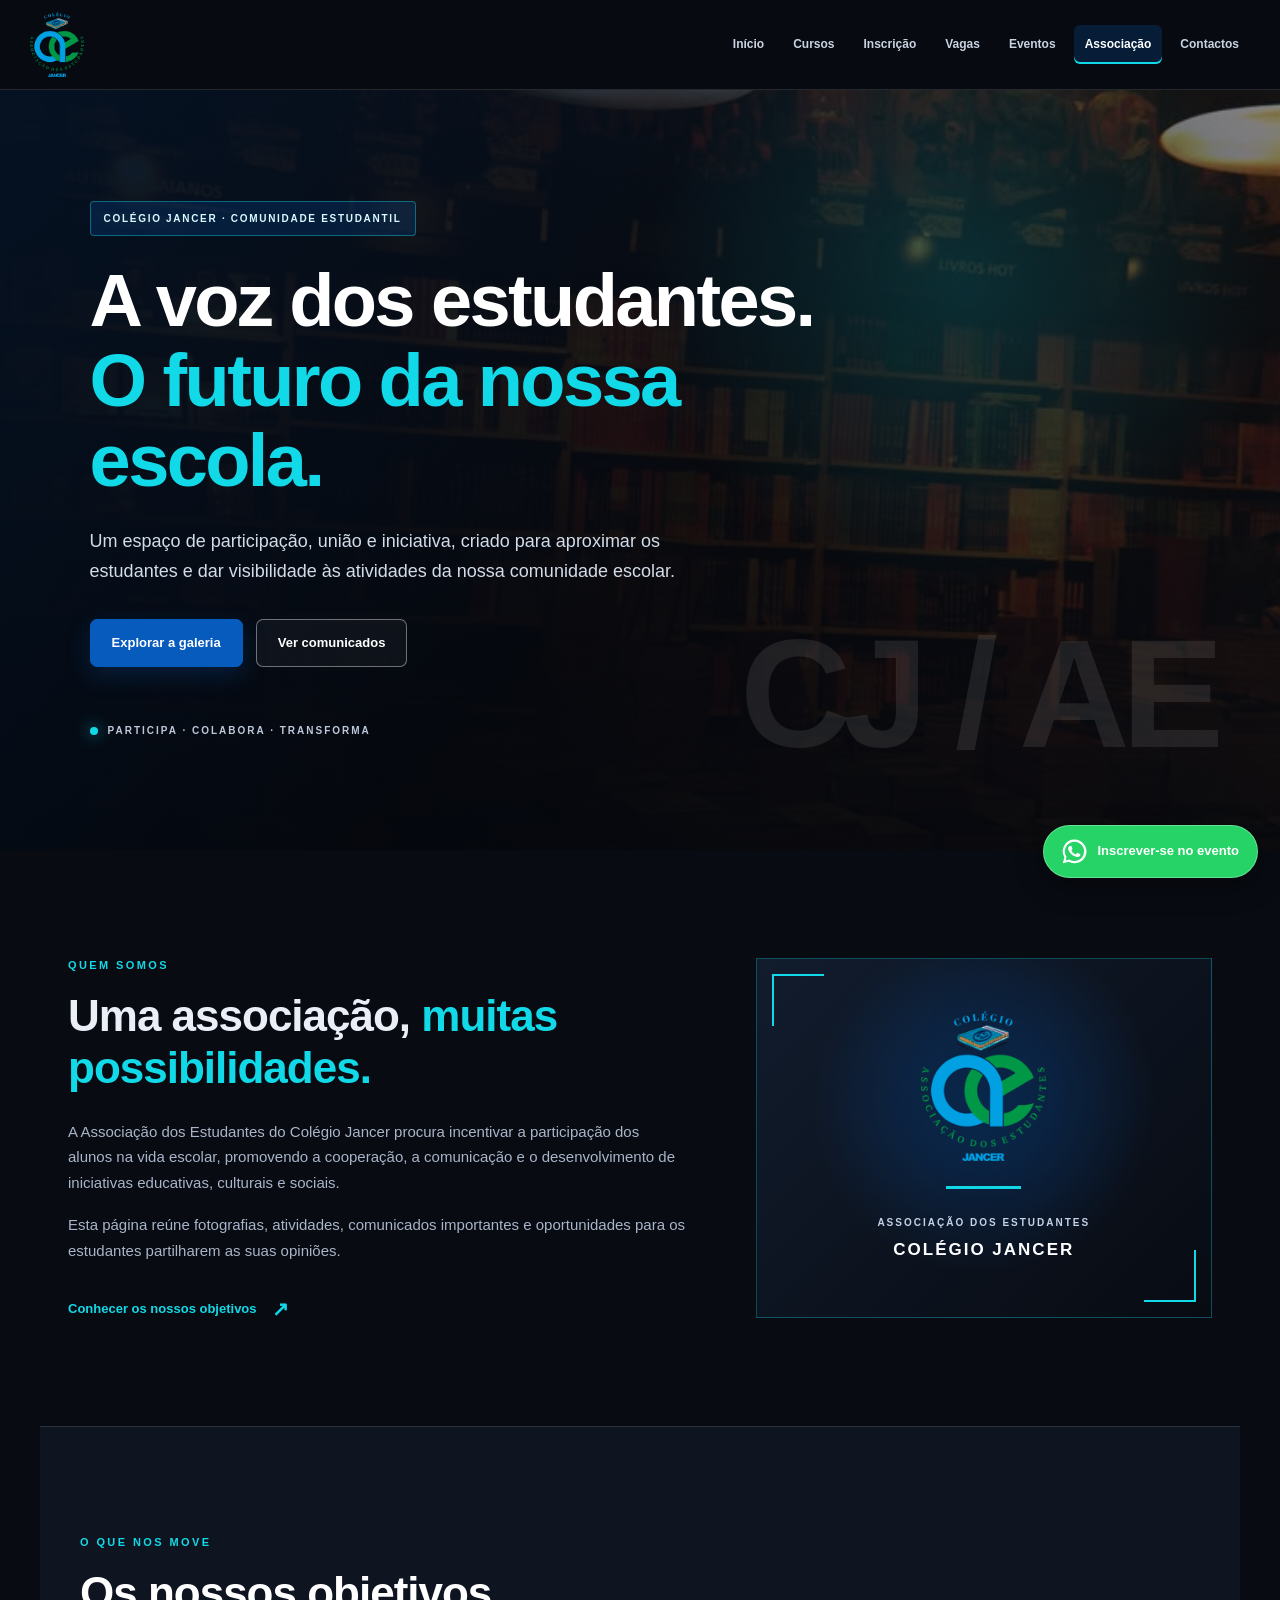
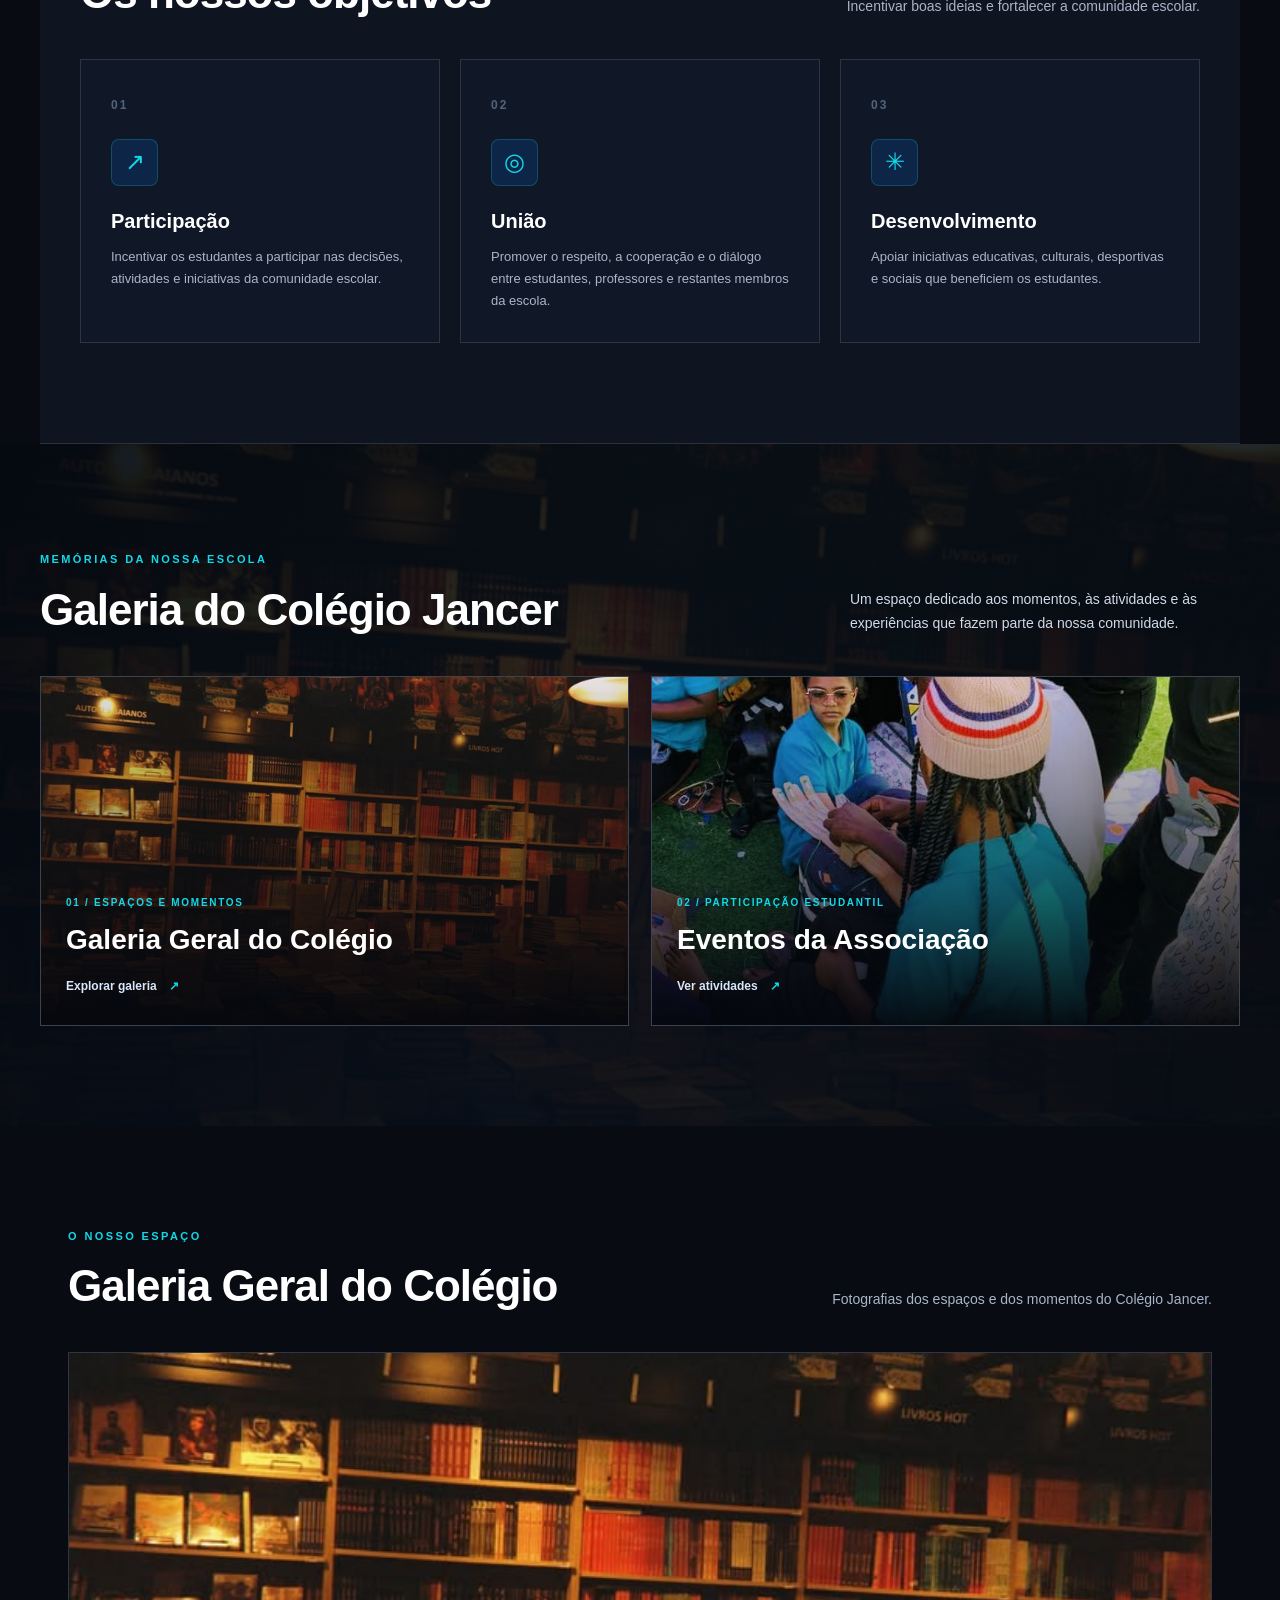
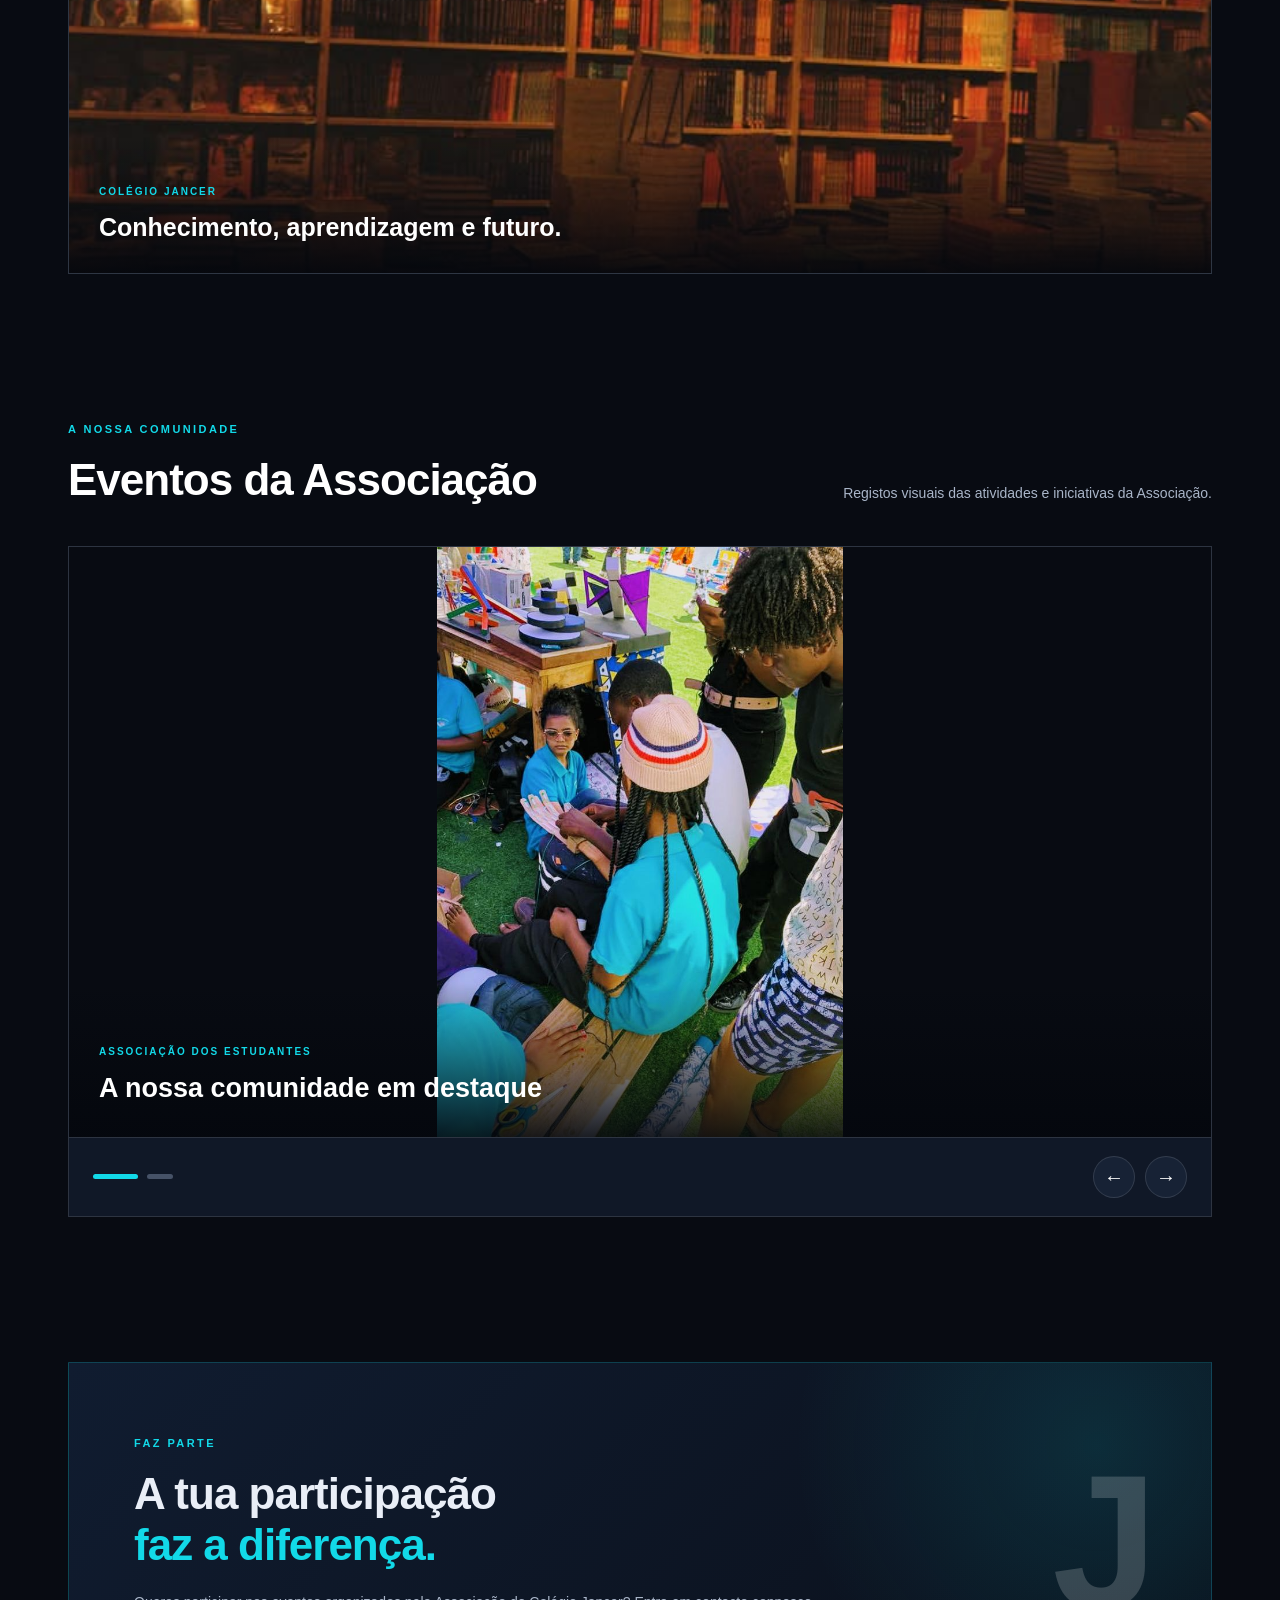
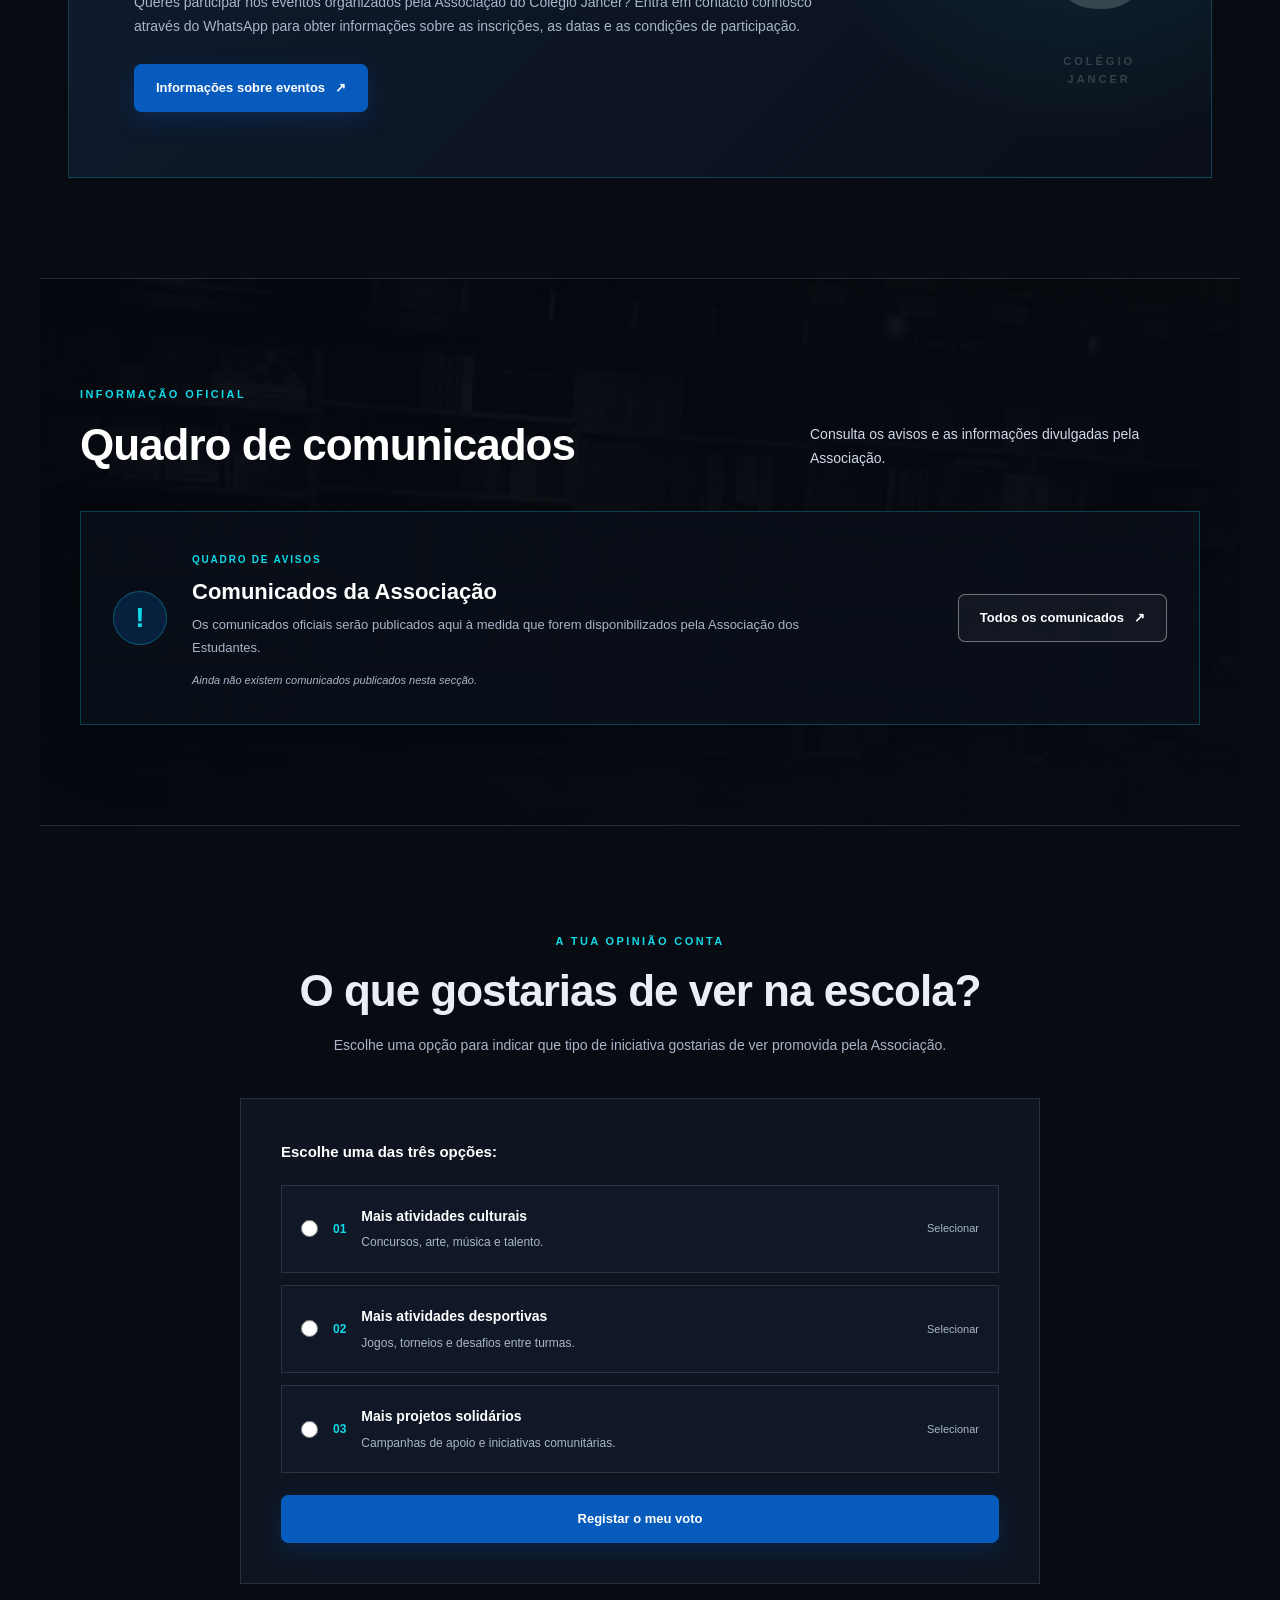
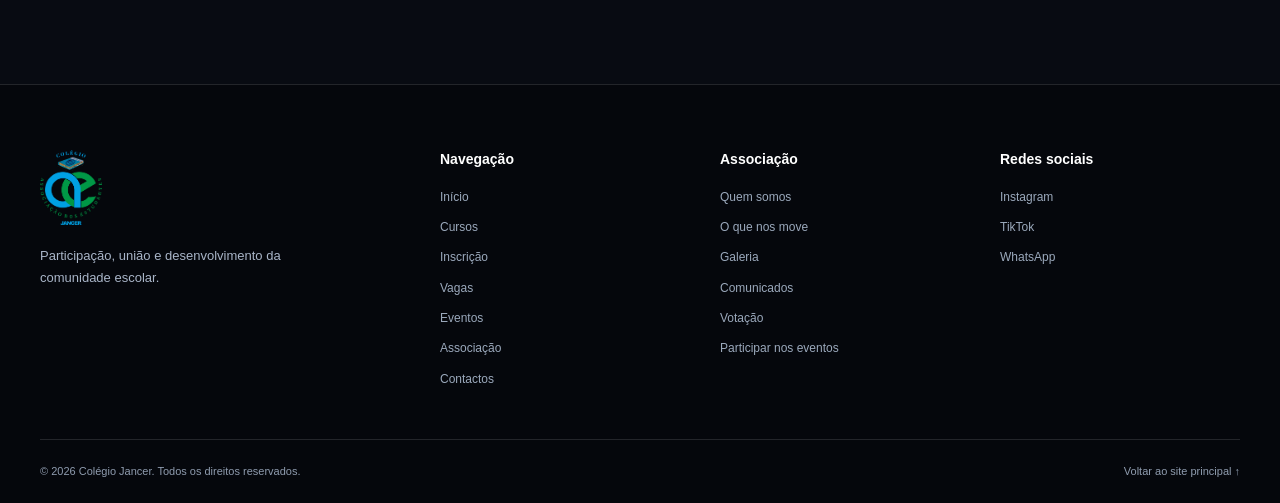
==== commit 894f50fe: "Atualiza página da Associação dos Estudantes" ====
--- a/paginas/associacao.html
+++ b/paginas/associacao.html
@@ -1,8 +1,10 @@
+
 <!DOCTYPE html>
 <html lang="pt">
 <head>
   <meta charset="UTF-8">
   <meta name="viewport" content="width=device-width, initial-scale=1.0">
+  <meta name="theme-color" content="#080b12">
 
   <title>Associação dos Estudantes | Colégio Jancer</title>
 
@@ -10,8 +12,6 @@
     name="description"
     content="Página oficial da Associação dos Estudantes do Colégio Jancer. Conhece as nossas atividades, galerias, comunicados e iniciativas."
   >
-
-  <meta name="theme-color" content="#080b12">
 
   <link rel="stylesheet" href="associacao.css">
   <script src="associacao.js" defer></script>
@@ -67,7 +67,6 @@
 
     <!-- CAPA PRINCIPAL -->
     <section class="hero" id="inicio">
-
       <div class="hero-fundo" aria-hidden="true"></div>
 
       <div class="hero-conteudo">
@@ -103,11 +102,10 @@
       </div>
 
       <div class="hero-numero" aria-hidden="true">CJ / AE</div>
-
-    </section>
-
-
-    <!-- SOBRE A ASSOCIAÇÃO -->
+    </section>
+
+
+    <!-- QUEM SOMOS -->
     <section class="sobre secao" id="sobre">
 
       <div class="sobre-texto">
@@ -137,19 +135,29 @@
         </a>
       </div>
 
+      <!-- LOGÓTIPO DA ASSOCIAÇÃO NO QUADRADO AZUL -->
       <div class="sobre-destaque">
         <div class="sobre-moldura">
-          <span class="sobre-simbolo">CJ</span>
+
+          <img
+            class="sobre-logo"
+            src="../LOGO%20acossia%C3%A7%C3%A3o%20dos%20estudantes%20do%20jancer%20OFICIAL.png"
+            alt="Logótipo oficial da Associação dos Estudantes"
+            loading="lazy"
+          >
+
           <span class="sobre-linha"></span>
+
           <p>ASSOCIAÇÃO DOS ESTUDANTES</p>
           <strong>COLÉGIO JANCER</strong>
-        </div>
-      </div>
-
-    </section>
-
-
-    <!-- OBJETIVOS -->
+
+        </div>
+      </div>
+
+    </section>
+
+
+    <!-- O QUE NOS MOVE -->
     <section class="objetivos secao" id="objetivos">
 
       <div class="cabecalho-secao">
@@ -168,7 +176,9 @@
         <article class="objetivo-cartao">
           <span class="objetivo-numero">01</span>
           <div class="objetivo-icone" aria-hidden="true">↗</div>
+
           <h3>Participação</h3>
+
           <p>
             Incentivar os estudantes a participar nas decisões,
             atividades e iniciativas da comunidade escolar.
@@ -178,7 +188,9 @@
         <article class="objetivo-cartao">
           <span class="objetivo-numero">02</span>
           <div class="objetivo-icone" aria-hidden="true">◎</div>
+
           <h3>União</h3>
+
           <p>
             Promover o respeito, a cooperação e o diálogo entre
             estudantes, professores e restantes membros da escola.
@@ -188,7 +200,9 @@
         <article class="objetivo-cartao">
           <span class="objetivo-numero">03</span>
           <div class="objetivo-icone" aria-hidden="true">✳</div>
+
           <h3>Desenvolvimento</h3>
+
           <p>
             Apoiar iniciativas educativas, culturais, desportivas
             e sociais que beneficiem os estudantes.
@@ -199,7 +213,7 @@
     </section>
 
 
-    <!-- BIBLIOTECA E GALERIA -->
+    <!-- GALERIA COM FUNDO DE BIBLIOTECA -->
     <section class="biblioteca" id="galeria">
 
       <div class="biblioteca-fundo" aria-hidden="true"></div>
@@ -221,10 +235,12 @@
 
         <div class="categorias-galeria">
 
+          <!-- GALERIA GERAL -->
           <a class="categoria-galeria" href="#galeria-geral">
+
             <img
-              src="../biblioteca.png"
-              alt="Imagem da biblioteca do Colégio Jancer"
+              src="../biblioteca.png.jpg"
+              alt="Biblioteca do Colégio Jancer"
               loading="lazy"
             >
 
@@ -232,16 +248,21 @@
 
             <span class="categoria-conteudo">
               <small>01 / ESPAÇOS E MOMENTOS</small>
+
               <strong>Galeria Geral do Colégio</strong>
+
               <span class="categoria-link">
                 Explorar galeria <span aria-hidden="true">↗</span>
               </span>
             </span>
+
           </a>
 
+          <!-- EVENTOS DA ASSOCIAÇÃO -->
           <a class="categoria-galeria" href="#eventos-associacao">
+
             <img
-              src="../image1.png"
+              src="../image1.png.jpeg"
               alt="Fotografia da Associação dos Estudantes"
               loading="lazy"
             >
@@ -250,20 +271,22 @@
 
             <span class="categoria-conteudo">
               <small>02 / PARTICIPAÇÃO ESTUDANTIL</small>
+
               <strong>Eventos da Associação</strong>
+
               <span class="categoria-link">
                 Ver atividades <span aria-hidden="true">↗</span>
               </span>
             </span>
+
           </a>
 
         </div>
-
-      </div>
-    </section>
-
-
-    <!-- GALERIA GERAL -->
+      </div>
+    </section>
+
+
+    <!-- GALERIA GERAL DO COLÉGIO -->
     <section class="galeria-geral secao" id="galeria-geral">
 
       <div class="cabecalho-secao">
@@ -278,8 +301,9 @@
       </div>
 
       <figure class="fotografia-geral">
+
         <img
-          src="../biblioteca.png"
+          src="../biblioteca.png.jpg"
           alt="Biblioteca do Colégio Jancer"
           loading="lazy"
         >
@@ -288,13 +312,17 @@
           <span>COLÉGIO JANCER</span>
           <strong>Conhecimento, aprendizagem e futuro.</strong>
         </figcaption>
+
       </figure>
 
     </section>
 
 
-    <!-- SLIDE DA ASSOCIAÇÃO -->
-    <section class="slide-associacao secao" id="eventos-associacao">
+    <!-- CARROSSEL: EVENTOS DA ASSOCIAÇÃO -->
+    <section
+      class="slide-associacao secao"
+      id="eventos-associacao"
+    >
 
       <div class="cabecalho-secao">
         <div>
@@ -313,10 +341,11 @@
 
           <figure class="slide-item ativo">
             <img
-              src="../image1.png"
+              src="../image1.png.jpeg"
               alt="Primeira fotografia da Associação dos Estudantes"
               loading="lazy"
             >
+
             <figcaption>
               <span>ASSOCIAÇÃO DOS ESTUDANTES</span>
               <strong>A nossa comunidade em destaque</strong>
@@ -325,10 +354,11 @@
 
           <figure class="slide-item">
             <img
-              src="../image2.png"
+              src="../image2.png.jpeg"
               alt="Segunda fotografia da Associação dos Estudantes"
               loading="lazy"
             >
+
             <figcaption>
               <span>COLÉGIO JANCER</span>
               <strong>Participação e vida estudantil</strong>
@@ -339,7 +369,10 @@
 
         <div class="slide-controlos">
 
-          <div class="slide-pontos" aria-label="Selecionar fotografia">
+          <div
+            class="slide-pontos"
+            aria-label="Selecionar fotografia"
+          >
             <button
               class="slide-ponto ativo"
               type="button"
@@ -374,13 +407,11 @@
           </div>
 
         </div>
-
-      </div>
-
-    </section>
-
-
-    <!-- SECÇÃO DE ATIVIDADES -->
+      </div>
+    </section>
+
+
+    <!-- PARTICIPAÇÃO NOS EVENTOS -->
     <section class="participacao secao" id="eventos">
 
       <div class="participacao-caixa">
@@ -417,7 +448,6 @@
         </div>
 
       </div>
-
     </section>
 
 
@@ -465,12 +495,11 @@
           </a>
 
         </div>
-
-      </div>
-    </section>
-
-
-    <!-- VOTAÇÃO -->
+      </div>
+    </section>
+
+
+    <!-- VOTAÇÃO DOS ESTUDANTES -->
     <section class="votacao secao" id="votacao">
 
       <div class="votacao-intro">
@@ -498,11 +527,14 @@
                 value="cultura"
                 required
               >
+
               <span class="opcao-numero">01</span>
+
               <span class="opcao-descricao">
                 <strong>Mais atividades culturais</strong>
                 <small>Concursos, arte, música e talento.</small>
               </span>
+
               <span class="opcao-selecionar">Selecionar</span>
             </label>
 
@@ -513,11 +545,14 @@
                 value="desporto"
                 required
               >
+
               <span class="opcao-numero">02</span>
+
               <span class="opcao-descricao">
                 <strong>Mais atividades desportivas</strong>
                 <small>Jogos, torneios e desafios entre turmas.</small>
               </span>
+
               <span class="opcao-selecionar">Selecionar</span>
             </label>
 
@@ -528,17 +563,23 @@
                 value="solidariedade"
                 required
               >
+
               <span class="opcao-numero">03</span>
+
               <span class="opcao-descricao">
                 <strong>Mais projetos solidários</strong>
                 <small>Campanhas de apoio e iniciativas comunitárias.</small>
               </span>
+
               <span class="opcao-selecionar">Selecionar</span>
             </label>
 
           </fieldset>
 
-          <button class="botao botao-azul botao-votar" type="submit">
+          <button
+            class="botao botao-azul botao-votar"
+            type="submit"
+          >
             Registar o meu voto
           </button>
 
@@ -557,9 +598,11 @@
               <span>Atividades culturais</span>
               <strong class="resultado-percentagem">0%</strong>
             </div>
+
             <div class="barra-resultado">
               <span class="barra-preenchimento"></span>
             </div>
+
             <small class="resultado-votos">0 votos</small>
           </div>
 
@@ -568,9 +611,11 @@
               <span>Atividades desportivas</span>
               <strong class="resultado-percentagem">0%</strong>
             </div>
+
             <div class="barra-resultado">
               <span class="barra-preenchimento"></span>
             </div>
+
             <small class="resultado-votos">0 votos</small>
           </div>
 
@@ -579,9 +624,11 @@
               <span>Projetos solidários</span>
               <strong class="resultado-percentagem">0%</strong>
             </div>
+
             <div class="barra-resultado">
               <span class="barra-preenchimento"></span>
             </div>
+
             <small class="resultado-votos">0 votos</small>
           </div>
 
@@ -603,7 +650,10 @@
     <div class="rodape-conteudo">
 
       <div class="rodape-marca">
-        <a href="../index.html" aria-label="Página principal do Colégio Jancer">
+        <a
+          href="../index.html"
+          aria-label="Página principal do Colégio Jancer"
+        >
           <img
             src="../LOGO%20acossia%C3%A7%C3%A3o%20dos%20estudantes%20do%20jancer%20OFICIAL.png"
             alt="Associação dos Estudantes do Colégio Jancer"
@@ -623,12 +673,14 @@
         <a href="inscricao.html">Inscrição</a>
         <a href="vagas.html">Vagas</a>
         <a href="eventos.html">Eventos</a>
+        <a href="associacao.html">Associação</a>
         <a href="contactos.html">Contactos</a>
       </div>
 
       <div class="rodape-links">
         <h3>Associação</h3>
-        <a href="#sobre">Sobre nós</a>
+        <a href="#sobre">Quem somos</a>
+        <a href="#objetivos">O que nos move</a>
         <a href="#galeria">Galeria</a>
         <a href="#comunicados">Comunicados</a>
         <a href="#votacao">Votação</a>
@@ -642,25 +694,19 @@
           href="https://www.instagram.com/asso.ciacaodosestudantes?exln=MTQ1N3MxZzRzMDg5cA=="
           target="_blank"
           rel="noopener noreferrer"
-        >
-          Instagram
-        </a>
+        >Instagram</a>
 
         <a
           href="https://www.tiktok.com/@cj_ass0?_r=1&_t=ZS-9Abbp0x8SbU"
           target="_blank"
           rel="noopener noreferrer"
-        >
-          TikTok
-        </a>
+        >TikTok</a>
 
         <a
           href="https://wa.me/244950383269"
           target="_blank"
           rel="noopener noreferrer"
-        >
-          WhatsApp
-        </a>
+        >WhatsApp</a>
       </div>
 
     </div>
@@ -697,4 +743,4 @@
   </a>
 
 </body>
-</html>+</html>
--- a/paginas/associacao.css
+++ b/paginas/associacao.css
@@ -1704,4 +1704,69 @@
     animation-iteration-count: 1 !important;
     transition-duration: 0.01ms !important;
   }
-}+}
+
+
+/* LOGÓTIPO DENTRO DO QUADRADO AZUL */
+.sobre-logo {
+  display: block;
+  width: 150px;
+  height: 150px;
+  max-width: 100%;
+  margin: 0 auto;
+  object-fit: contain;
+  filter: drop-shadow(0 8px 18px rgba(0, 0, 0, 0.25));
+}
+
+.sobre-moldura .sobre-linha {
+  margin: 25px auto;
+}
+
+/* FUNDO DA CAPA PRINCIPAL */
+.hero-fundo {
+  background:
+    linear-gradient(
+      90deg,
+      rgba(4, 7, 13, 0.97) 0%,
+      rgba(4, 7, 13, 0.85) 42%,
+      rgba(4, 7, 13, 0.38) 100%
+    ),
+    linear-gradient(
+      0deg,
+      rgba(4, 7, 13, 0.85),
+      rgba(4, 7, 13, 0.1)
+    ),
+    url("../biblioteca.png.jpg") center 48% / cover no-repeat;
+}
+
+/* FUNDO DE TODA A SECÇÃO DA GALERIA */
+.biblioteca-fundo {
+  z-index: -2;
+  background: url("../biblioteca.png.jpg") center / cover no-repeat;
+  transform: scale(1.03);
+}
+
+/* FUNDO DO QUADRO DE COMUNICADOS */
+.comunicados-fundo {
+  z-index: -2;
+  background: url("../biblioteca.png.jpg") center / cover no-repeat;
+  filter: grayscale(1);
+}
+
+/* FUNDO DA CAPA EM TELEMÓVEIS */
+@media (max-width: 600px) {
+  .hero-fundo {
+    background:
+      linear-gradient(
+        90deg,
+        rgba(4, 7, 13, 0.94),
+        rgba(4, 7, 13, 0.76)
+      ),
+      linear-gradient(
+        0deg,
+        rgba(4, 7, 13, 0.65),
+        transparent
+      ),
+      url("../biblioteca.png.jpg") center / cover no-repeat;
+  }
+}
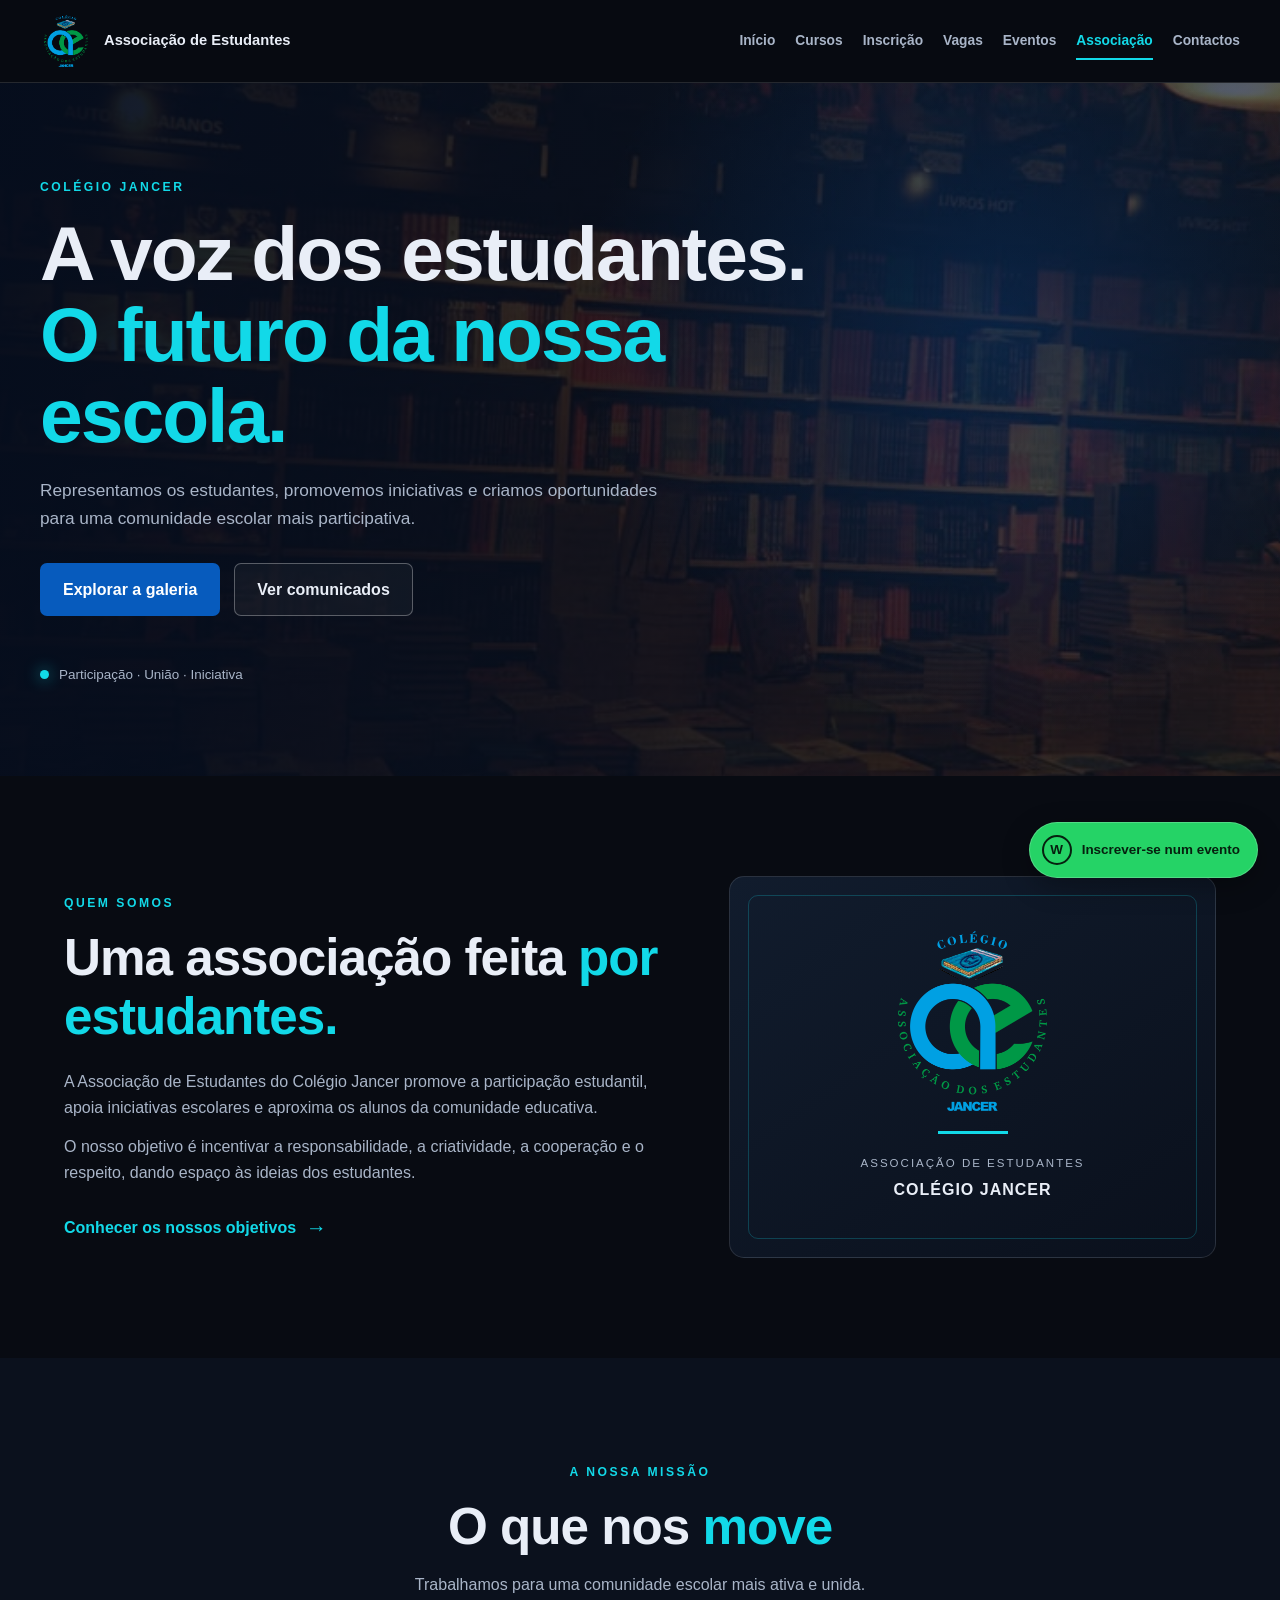
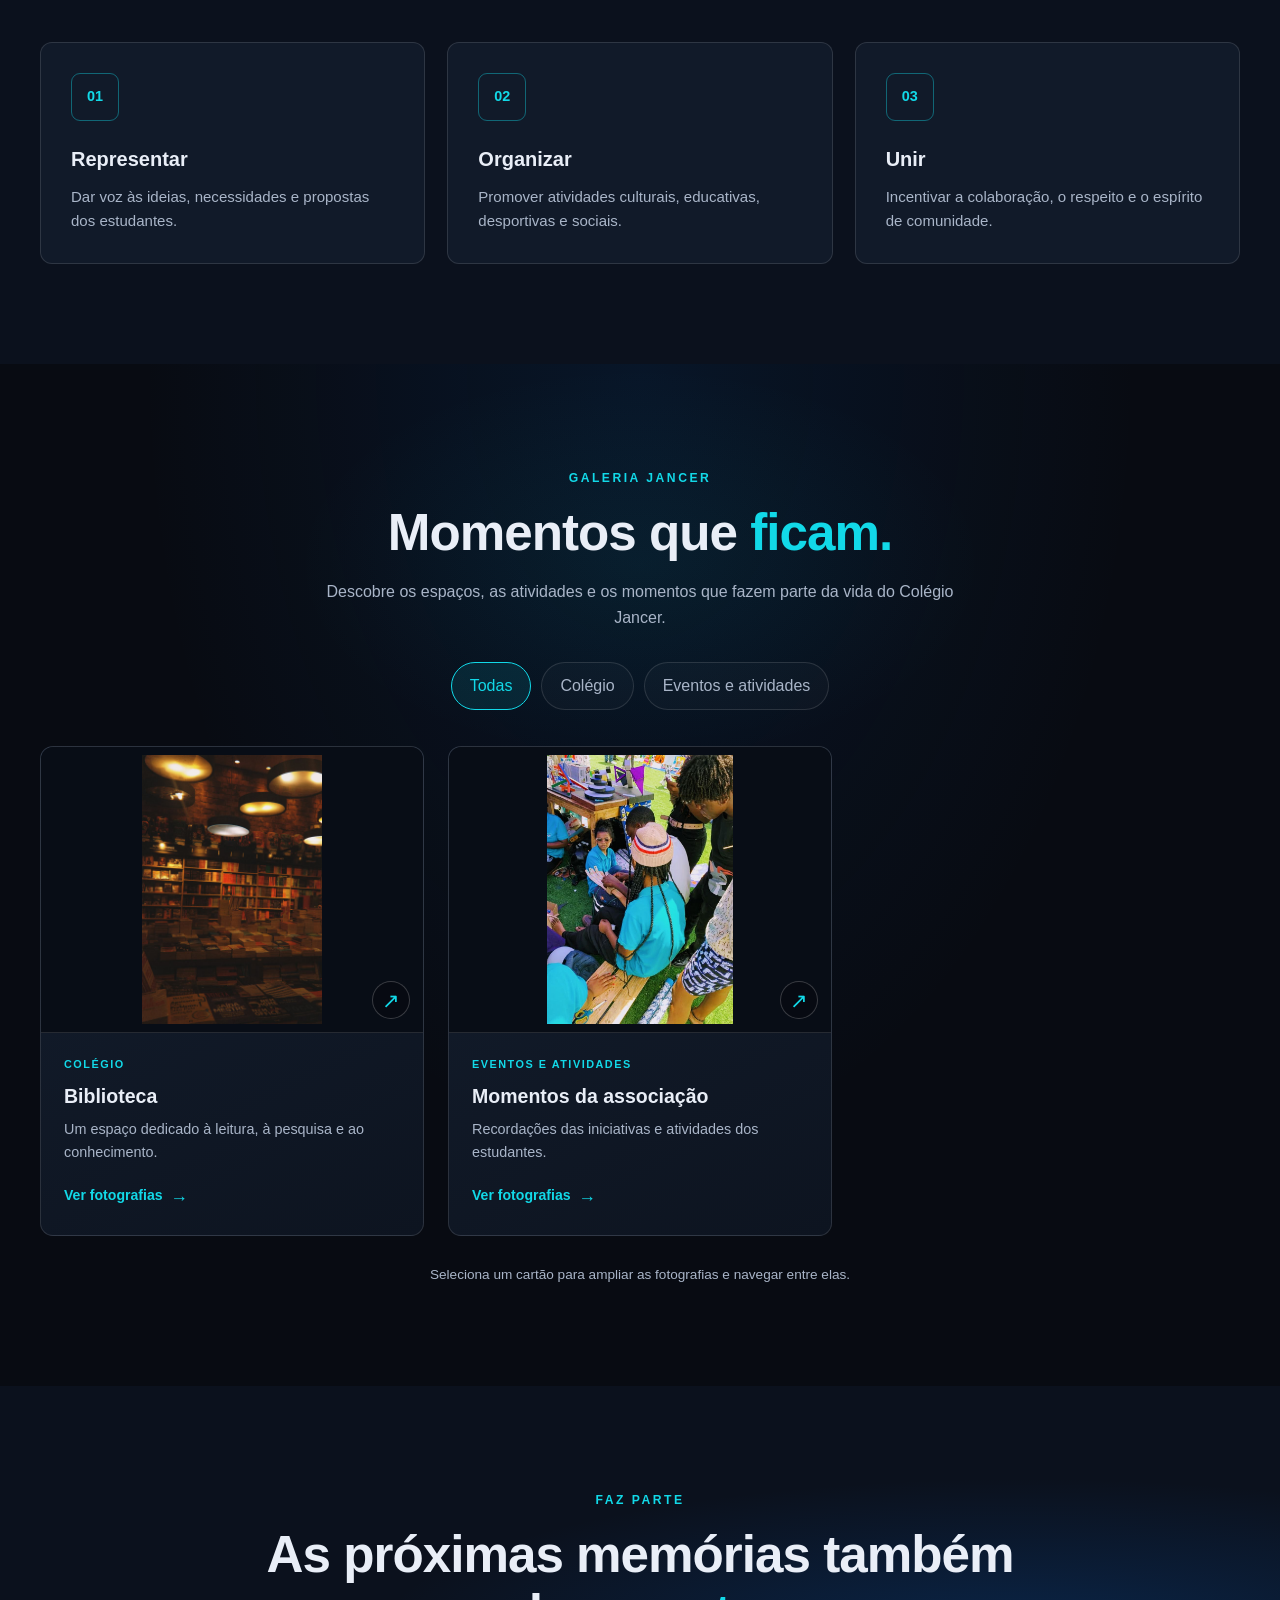
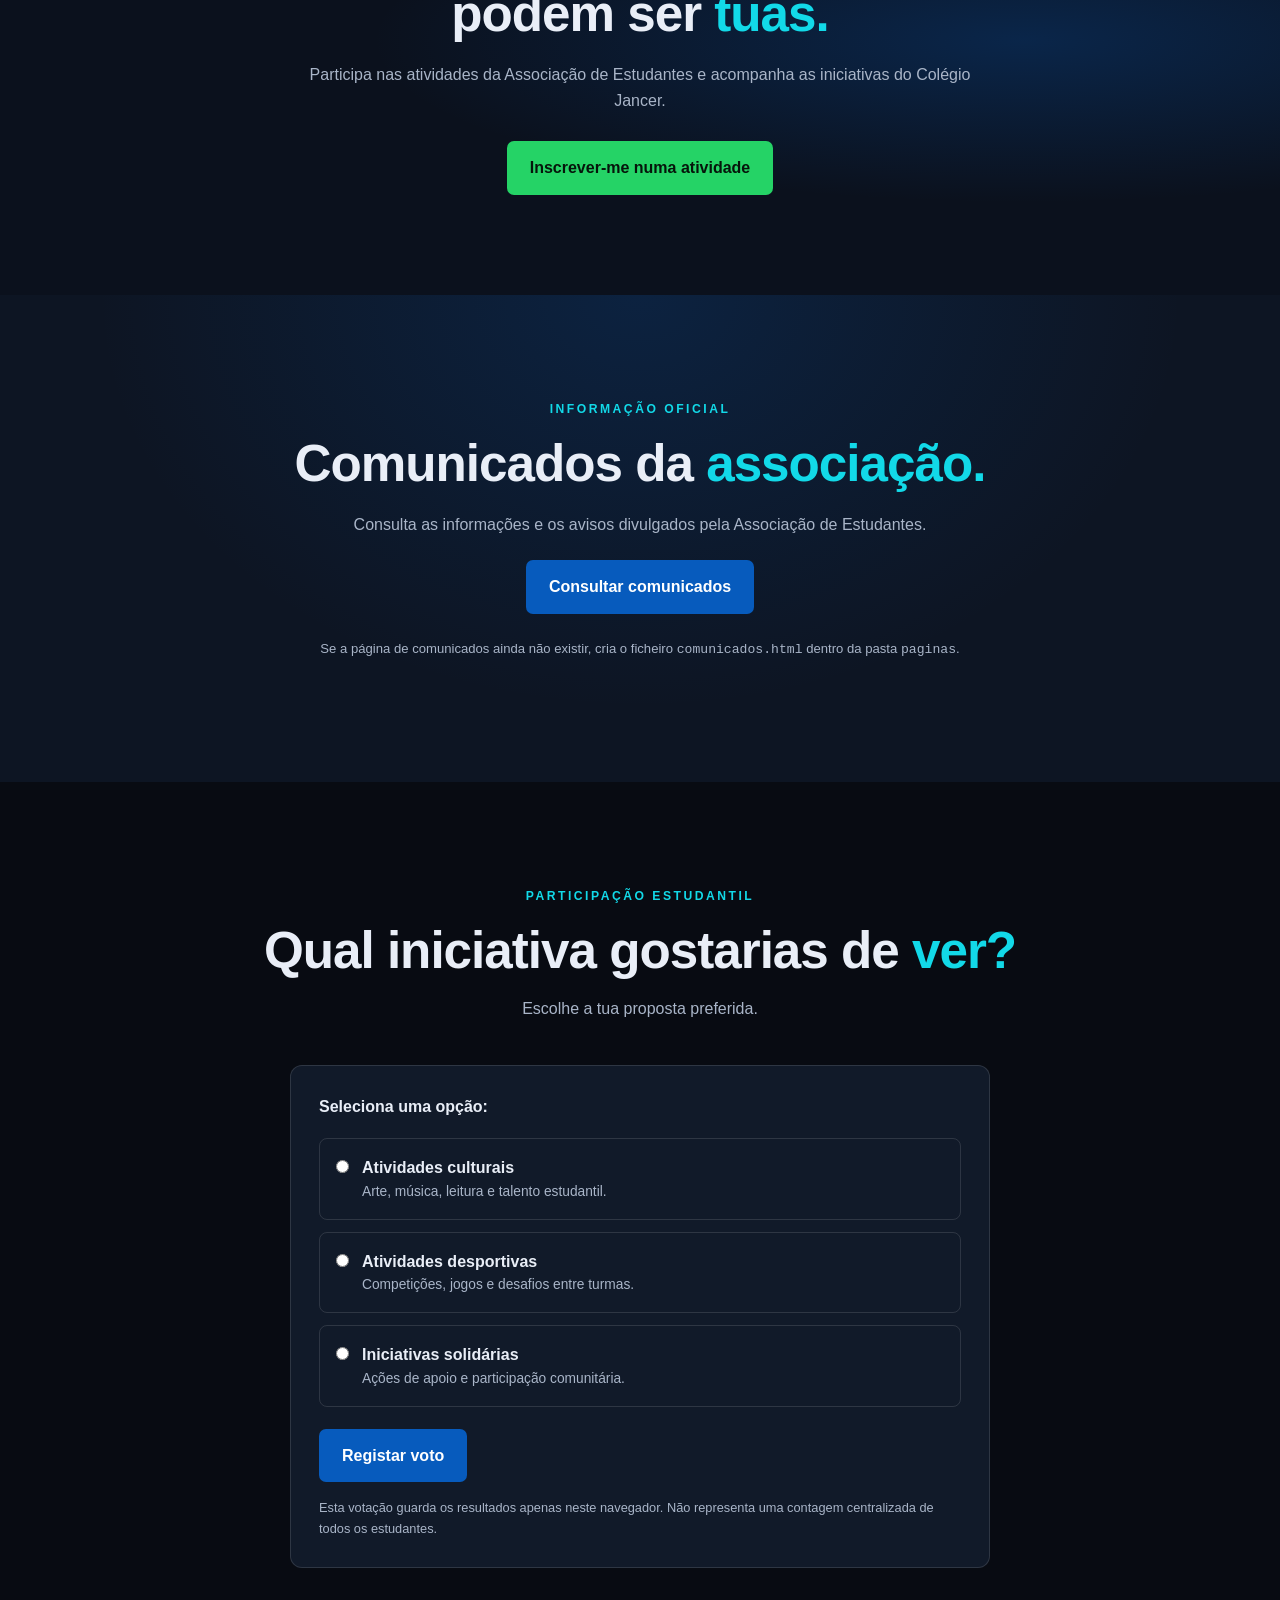
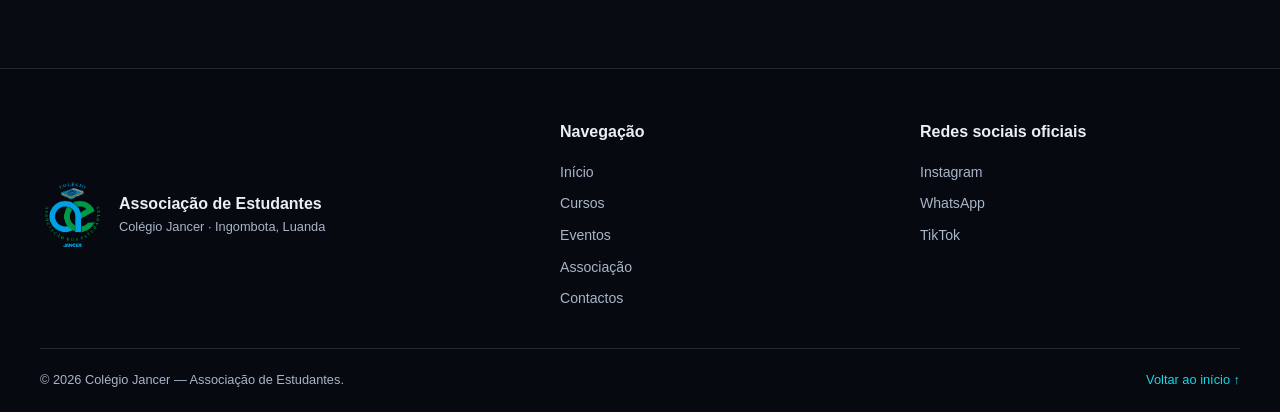
==== commit e86179dd: "Atualiza galeria interativa da Associação" ====
--- a/paginas/associacao.html
+++ b/paginas/associacao.html
@@ -4,34 +4,23 @@
 <head>
   <meta charset="UTF-8">
   <meta name="viewport" content="width=device-width, initial-scale=1.0">
+  <meta name="description" content="Associação de Estudantes do Colégio Jancer — atividades, eventos, comunicados e participação estudantil.">
   <meta name="theme-color" content="#080b12">
-
-  <title>Associação dos Estudantes | Colégio Jancer</title>
-
-  <meta
-    name="description"
-    content="Página oficial da Associação dos Estudantes do Colégio Jancer. Conhece as nossas atividades, galerias, comunicados e iniciativas."
-  >
-
+  <title>Associação de Estudantes | Colégio Jancer</title>
   <link rel="stylesheet" href="associacao.css">
   <script src="associacao.js" defer></script>
 </head>
 
 <body>
-
-  <!-- CABEÇALHO E NAVEGAÇÃO -->
   <header class="cabecalho">
     <div class="navbar">
-
-      <a
-        class="logo-associacao"
-        href="../index.html"
-        aria-label="Voltar à página principal do Colégio Jancer"
-      >
+      <a class="marca" href="../index.html" aria-label="Página inicial do Colégio Jancer">
         <img
           src="../LOGO%20acossia%C3%A7%C3%A3o%20dos%20estudantes%20do%20jancer%20OFICIAL.png"
-          alt="Logótipo da Associação dos Estudantes do Colégio Jancer"
-        >
+          alt="Logótipo da Associação de Estudantes do Colégio Jancer"
+          class="logo-associacao"
+        >
+        <span>Associação de Estudantes</span>
       </a>
 
       <button
@@ -47,700 +36,362 @@
         <span></span>
       </button>
 
-      <nav id="menuPrincipal" aria-label="Navegação principal">
+      <nav class="menu-principal" id="menuPrincipal" aria-label="Navegação principal">
         <a href="../index.html">Início</a>
         <a href="cursos.html">Cursos</a>
         <a href="inscricao.html">Inscrição</a>
         <a href="vagas.html">Vagas</a>
         <a href="eventos.html">Eventos</a>
-        <a class="nav-ativo" href="associacao.html" aria-current="page">
-          Associação
-        </a>
+        <a href="associacao.html" class="ativo">Associação</a>
         <a href="contactos.html">Contactos</a>
       </nav>
-
     </div>
   </header>
 
-
   <main>
-
-    <!-- CAPA PRINCIPAL -->
     <section class="hero" id="inicio">
       <div class="hero-fundo" aria-hidden="true"></div>
+      <div class="hero-sobreposicao" aria-hidden="true"></div>
 
       <div class="hero-conteudo">
-        <span class="etiqueta">
-          COLÉGIO JANCER · COMUNIDADE ESTUDANTIL
-        </span>
-
-        <h1>
-          A voz dos estudantes.
-          <span>O futuro da nossa escola.</span>
-        </h1>
-
-        <p>
-          Um espaço de participação, união e iniciativa, criado para
-          aproximar os estudantes e dar visibilidade às atividades
-          da nossa comunidade escolar.
+        <span class="etiqueta">COLÉGIO JANCER</span>
+        <h1>A voz dos estudantes.<br><span>O futuro da nossa escola.</span></h1>
+        <p>
+          Representamos os estudantes, promovemos iniciativas e criamos
+          oportunidades para uma comunidade escolar mais participativa.
         </p>
 
         <div class="hero-botoes">
-          <a class="botao botao-azul" href="#galeria">
-            Explorar a galeria
-          </a>
-
-          <a class="botao botao-contorno" href="#comunicados">
-            Ver comunicados
-          </a>
-        </div>
-
-        <div class="hero-indicador">
-          <span></span>
-          PARTICIPA · COLABORA · TRANSFORMA
-        </div>
-      </div>
-
-      <div class="hero-numero" aria-hidden="true">CJ / AE</div>
-    </section>
-
-
-    <!-- QUEM SOMOS -->
+          <a class="botao botao-principal" href="#galeria">Explorar a galeria</a>
+          <a class="botao botao-secundario" href="#comunicados">Ver comunicados</a>
+        </div>
+
+        <div class="hero-numero">
+          <span class="ponto-ativo"></span>
+          <span>Participação · União · Iniciativa</span>
+        </div>
+      </div>
+    </section>
+
     <section class="sobre secao" id="sobre">
-
-      <div class="sobre-texto">
-        <span class="sobretitulo">QUEM SOMOS</span>
-
-        <h2>
-          Uma associação,
-          <span>muitas possibilidades.</span>
-        </h2>
-
-        <p>
-          A Associação dos Estudantes do Colégio Jancer procura
-          incentivar a participação dos alunos na vida escolar,
-          promovendo a cooperação, a comunicação e o desenvolvimento
-          de iniciativas educativas, culturais e sociais.
-        </p>
-
-        <p>
-          Esta página reúne fotografias, atividades, comunicados
-          importantes e oportunidades para os estudantes partilharem
-          as suas opiniões.
-        </p>
-
-        <a class="link-seta" href="#objetivos">
-          Conhecer os nossos objetivos
-          <span aria-hidden="true">↗</span>
-        </a>
-      </div>
-
-      <!-- LOGÓTIPO DA ASSOCIAÇÃO NO QUADRADO AZUL -->
+      <div class="sobre-conteudo">
+        <span class="etiqueta">QUEM SOMOS</span>
+        <h2>Uma associação feita <span>por estudantes.</span></h2>
+        <p>
+          A Associação de Estudantes do Colégio Jancer promove a participação
+          estudantil, apoia iniciativas escolares e aproxima os alunos da
+          comunidade educativa.
+        </p>
+        <p>
+          O nosso objetivo é incentivar a responsabilidade, a criatividade,
+          a cooperação e o respeito, dando espaço às ideias dos estudantes.
+        </p>
+        <a href="#objetivos" class="link-seta">Conhecer os nossos objetivos <span>→</span></a>
+      </div>
+
       <div class="sobre-destaque">
         <div class="sobre-moldura">
-
-          <img
-            class="sobre-logo"
-            src="../LOGO%20acossia%C3%A7%C3%A3o%20dos%20estudantes%20do%20jancer%20OFICIAL.png"
-            alt="Logótipo oficial da Associação dos Estudantes"
-            loading="lazy"
-          >
-
-          <span class="sobre-linha"></span>
-
-          <p>ASSOCIAÇÃO DOS ESTUDANTES</p>
-          <strong>COLÉGIO JANCER</strong>
-
-        </div>
-      </div>
-
-    </section>
-
-
-    <!-- O QUE NOS MOVE -->
-    <section class="objetivos secao" id="objetivos">
-
-      <div class="cabecalho-secao">
-        <div>
-          <span class="sobretitulo">O QUE NOS MOVE</span>
-          <h2>Os nossos objetivos</h2>
-        </div>
-
-        <p>
-          Incentivar boas ideias e fortalecer a comunidade escolar.
-        </p>
-      </div>
-
-      <div class="objetivos-grelha">
-
-        <article class="objetivo-cartao">
-          <span class="objetivo-numero">01</span>
-          <div class="objetivo-icone" aria-hidden="true">↗</div>
-
-          <h3>Participação</h3>
-
-          <p>
-            Incentivar os estudantes a participar nas decisões,
-            atividades e iniciativas da comunidade escolar.
-          </p>
-        </article>
-
-        <article class="objetivo-cartao">
-          <span class="objetivo-numero">02</span>
-          <div class="objetivo-icone" aria-hidden="true">◎</div>
-
-          <h3>União</h3>
-
-          <p>
-            Promover o respeito, a cooperação e o diálogo entre
-            estudantes, professores e restantes membros da escola.
-          </p>
-        </article>
-
-        <article class="objetivo-cartao">
-          <span class="objetivo-numero">03</span>
-          <div class="objetivo-icone" aria-hidden="true">✳</div>
-
-          <h3>Desenvolvimento</h3>
-
-          <p>
-            Apoiar iniciativas educativas, culturais, desportivas
-            e sociais que beneficiem os estudantes.
-          </p>
-        </article>
-
-      </div>
-    </section>
-
-
-    <!-- GALERIA COM FUNDO DE BIBLIOTECA -->
-    <section class="biblioteca" id="galeria">
-
-      <div class="biblioteca-fundo" aria-hidden="true"></div>
-      <div class="biblioteca-sobreposicao" aria-hidden="true"></div>
-
-      <div class="biblioteca-conteudo">
-
-        <div class="cabecalho-secao cabecalho-claro">
-          <div>
-            <span class="sobretitulo">MEMÓRIAS DA NOSSA ESCOLA</span>
-            <h2>Galeria do Colégio Jancer</h2>
-          </div>
-
-          <p>
-            Um espaço dedicado aos momentos, às atividades e às
-            experiências que fazem parte da nossa comunidade.
-          </p>
-        </div>
-
-        <div class="categorias-galeria">
-
-          <!-- GALERIA GERAL -->
-          <a class="categoria-galeria" href="#galeria-geral">
-
-            <img
-              src="../biblioteca.png.jpg"
-              alt="Biblioteca do Colégio Jancer"
-              loading="lazy"
-            >
-
-            <span class="categoria-overlay"></span>
-
-            <span class="categoria-conteudo">
-              <small>01 / ESPAÇOS E MOMENTOS</small>
-
-              <strong>Galeria Geral do Colégio</strong>
-
-              <span class="categoria-link">
-                Explorar galeria <span aria-hidden="true">↗</span>
-              </span>
-            </span>
-
-          </a>
-
-          <!-- EVENTOS DA ASSOCIAÇÃO -->
-          <a class="categoria-galeria" href="#eventos-associacao">
-
-            <img
-              src="../image1.png.jpeg"
-              alt="Fotografia da Associação dos Estudantes"
-              loading="lazy"
-            >
-
-            <span class="categoria-overlay"></span>
-
-            <span class="categoria-conteudo">
-              <small>02 / PARTICIPAÇÃO ESTUDANTIL</small>
-
-              <strong>Eventos da Associação</strong>
-
-              <span class="categoria-link">
-                Ver atividades <span aria-hidden="true">↗</span>
-              </span>
-            </span>
-
-          </a>
-
-        </div>
-      </div>
-    </section>
-
-
-    <!-- GALERIA GERAL DO COLÉGIO -->
-    <section class="galeria-geral secao" id="galeria-geral">
-
-      <div class="cabecalho-secao">
-        <div>
-          <span class="sobretitulo">O NOSSO ESPAÇO</span>
-          <h2>Galeria Geral do Colégio</h2>
-        </div>
-
-        <p>
-          Fotografias dos espaços e dos momentos do Colégio Jancer.
-        </p>
-      </div>
-
-      <figure class="fotografia-geral">
-
-        <img
-          src="../biblioteca.png.jpg"
-          alt="Biblioteca do Colégio Jancer"
-          loading="lazy"
-        >
-
-        <figcaption>
-          <span>COLÉGIO JANCER</span>
-          <strong>Conhecimento, aprendizagem e futuro.</strong>
-        </figcaption>
-
-      </figure>
-
-    </section>
-
-
-    <!-- CARROSSEL: EVENTOS DA ASSOCIAÇÃO -->
-    <section
-      class="slide-associacao secao"
-      id="eventos-associacao"
-    >
-
-      <div class="cabecalho-secao">
-        <div>
-          <span class="sobretitulo">A NOSSA COMUNIDADE</span>
-          <h2>Eventos da Associação</h2>
-        </div>
-
-        <p>
-          Registos visuais das atividades e iniciativas da Associação.
-        </p>
-      </div>
-
-      <div class="slide-container" id="slideAssociacao">
-
-        <div class="slide-imagens">
-
-          <figure class="slide-item ativo">
-            <img
-              src="../image1.png.jpeg"
-              alt="Primeira fotografia da Associação dos Estudantes"
-              loading="lazy"
-            >
-
-            <figcaption>
-              <span>ASSOCIAÇÃO DOS ESTUDANTES</span>
-              <strong>A nossa comunidade em destaque</strong>
-            </figcaption>
-          </figure>
-
-          <figure class="slide-item">
-            <img
-              src="../image2.png.jpeg"
-              alt="Segunda fotografia da Associação dos Estudantes"
-              loading="lazy"
-            >
-
-            <figcaption>
-              <span>COLÉGIO JANCER</span>
-              <strong>Participação e vida estudantil</strong>
-            </figcaption>
-          </figure>
-
-        </div>
-
-        <div class="slide-controlos">
-
-          <div
-            class="slide-pontos"
-            aria-label="Selecionar fotografia"
-          >
-            <button
-              class="slide-ponto ativo"
-              type="button"
-              data-slide="0"
-              aria-label="Ver primeira fotografia"
-              aria-pressed="true"
-            ></button>
-
-            <button
-              class="slide-ponto"
-              type="button"
-              data-slide="1"
-              aria-label="Ver segunda fotografia"
-              aria-pressed="false"
-            ></button>
-          </div>
-
-          <div class="slide-setas">
-            <button
-              class="slide-seta"
-              id="slideAnterior"
-              type="button"
-              aria-label="Fotografia anterior"
-            >←</button>
-
-            <button
-              class="slide-seta"
-              id="slideSeguinte"
-              type="button"
-              aria-label="Fotografia seguinte"
-            >→</button>
-          </div>
-
-        </div>
-      </div>
-    </section>
-
-
-    <!-- PARTICIPAÇÃO NOS EVENTOS -->
-    <section class="participacao secao" id="eventos">
-
-      <div class="participacao-caixa">
-
-        <div class="participacao-texto">
-          <span class="sobretitulo">FAZ PARTE</span>
-
-          <h2>
-            A tua participação
-            <span>faz a diferença.</span>
-          </h2>
-
-          <p>
-            Queres participar nos eventos organizados pela Associação
-            do Colégio Jancer? Entra em contacto connosco através do
-            WhatsApp para obter informações sobre as inscrições,
-            as datas e as condições de participação.
-          </p>
-
-          <a
-            class="botao botao-azul"
-            href="https://wa.me/244950383269?text=Ol%C3%A1%2C%20gostaria%20de%20me%20inscrever%20num%20evento%20do%20Col%C3%A9gio%20Jancer.%20Podem%20dar-me%20mais%20informa%C3%A7%C3%B5es%3F"
-            target="_blank"
-            rel="noopener noreferrer"
-          >
-            Informações sobre eventos
-            <span aria-hidden="true">↗</span>
-          </a>
-        </div>
-
-        <div class="participacao-marca" aria-hidden="true">
-          <span>J</span>
-          <div>COLÉGIO<br>JANCER</div>
-        </div>
-
-      </div>
-    </section>
-
-
-    <!-- QUADRO DE COMUNICADOS -->
-    <section class="comunicados secao" id="comunicados">
-
-      <div class="comunicados-fundo" aria-hidden="true"></div>
-      <div class="comunicados-overlay" aria-hidden="true"></div>
-
-      <div class="comunicados-conteudo">
-
-        <div class="cabecalho-secao cabecalho-claro">
-          <div>
-            <span class="sobretitulo">INFORMAÇÃO OFICIAL</span>
-            <h2>Quadro de comunicados</h2>
-          </div>
-
-          <p>
-            Consulta os avisos e as informações divulgadas pela Associação.
-          </p>
-        </div>
-
-        <div class="comunicado-destaque">
-
-          <div class="comunicado-simbolo" aria-hidden="true">!</div>
-
-          <div class="comunicado-texto">
-            <span class="comunicado-etiqueta">QUADRO DE AVISOS</span>
-
-            <h3>Comunicados da Associação</h3>
-
-            <p>
-              Os comunicados oficiais serão publicados aqui à medida
-              que forem disponibilizados pela Associação dos Estudantes.
-            </p>
-
-            <span class="comunicado-nota">
-              Ainda não existem comunicados publicados nesta secção.
-            </span>
-          </div>
-
-          <a class="botao botao-contorno" href="comunicados.html">
-            Todos os comunicados
-            <span aria-hidden="true">↗</span>
-          </a>
-
-        </div>
-      </div>
-    </section>
-
-
-    <!-- VOTAÇÃO DOS ESTUDANTES -->
-    <section class="votacao secao" id="votacao">
-
-      <div class="votacao-intro">
-        <span class="sobretitulo">A TUA OPINIÃO CONTA</span>
-
-        <h2>O que gostarias de ver na escola?</h2>
-
-        <p>
-          Escolhe uma opção para indicar que tipo de iniciativa
-          gostarias de ver promovida pela Associação.
-        </p>
-      </div>
-
-      <div class="votacao-cartao">
-
-        <form id="formVotacao">
-
-          <fieldset>
-            <legend>Escolhe uma das três opções:</legend>
-
-            <label class="opcao-voto">
-              <input
-                type="radio"
-                name="voto"
-                value="cultura"
-                required
-              >
-
-              <span class="opcao-numero">01</span>
-
-              <span class="opcao-descricao">
-                <strong>Mais atividades culturais</strong>
-                <small>Concursos, arte, música e talento.</small>
-              </span>
-
-              <span class="opcao-selecionar">Selecionar</span>
-            </label>
-
-            <label class="opcao-voto">
-              <input
-                type="radio"
-                name="voto"
-                value="desporto"
-                required
-              >
-
-              <span class="opcao-numero">02</span>
-
-              <span class="opcao-descricao">
-                <strong>Mais atividades desportivas</strong>
-                <small>Jogos, torneios e desafios entre turmas.</small>
-              </span>
-
-              <span class="opcao-selecionar">Selecionar</span>
-            </label>
-
-            <label class="opcao-voto">
-              <input
-                type="radio"
-                name="voto"
-                value="solidariedade"
-                required
-              >
-
-              <span class="opcao-numero">03</span>
-
-              <span class="opcao-descricao">
-                <strong>Mais projetos solidários</strong>
-                <small>Campanhas de apoio e iniciativas comunitárias.</small>
-              </span>
-
-              <span class="opcao-selecionar">Selecionar</span>
-            </label>
-
-          </fieldset>
-
-          <button
-            class="botao botao-azul botao-votar"
-            type="submit"
-          >
-            Registar o meu voto
-          </button>
-
-        </form>
-
-        <div
-          class="resultados-votacao"
-          id="resultadosVotacao"
-          aria-live="polite"
-          hidden
-        >
-          <h3>Resultados registados neste navegador</h3>
-
-          <div class="resultado-item" data-resultado="cultura">
-            <div class="resultado-info">
-              <span>Atividades culturais</span>
-              <strong class="resultado-percentagem">0%</strong>
-            </div>
-
-            <div class="barra-resultado">
-              <span class="barra-preenchimento"></span>
-            </div>
-
-            <small class="resultado-votos">0 votos</small>
-          </div>
-
-          <div class="resultado-item" data-resultado="desporto">
-            <div class="resultado-info">
-              <span>Atividades desportivas</span>
-              <strong class="resultado-percentagem">0%</strong>
-            </div>
-
-            <div class="barra-resultado">
-              <span class="barra-preenchimento"></span>
-            </div>
-
-            <small class="resultado-votos">0 votos</small>
-          </div>
-
-          <div class="resultado-item" data-resultado="solidariedade">
-            <div class="resultado-info">
-              <span>Projetos solidários</span>
-              <strong class="resultado-percentagem">0%</strong>
-            </div>
-
-            <div class="barra-resultado">
-              <span class="barra-preenchimento"></span>
-            </div>
-
-            <small class="resultado-votos">0 votos</small>
-          </div>
-
-          <p class="aviso-votacao">
-            Estes resultados são guardados apenas neste navegador.
-            Não representam uma contagem global de todos os visitantes.
-          </p>
-        </div>
-
-      </div>
-    </section>
-
-  </main>
-
-
-  <!-- RODAPÉ -->
-  <footer class="rodape">
-
-    <div class="rodape-conteudo">
-
-      <div class="rodape-marca">
-        <a
-          href="../index.html"
-          aria-label="Página principal do Colégio Jancer"
-        >
           <img
             src="../LOGO%20acossia%C3%A7%C3%A3o%20dos%20estudantes%20do%20jancer%20OFICIAL.png"
-            alt="Associação dos Estudantes do Colégio Jancer"
-            loading="lazy"
+            alt="Logótipo oficial da Associação de Estudantes"
+            class="sobre-logo"
           >
+          <div class="sobre-linha"></div>
+          <span>ASSOCIAÇÃO DE ESTUDANTES</span>
+          <strong>COLÉGIO JANCER</strong>
+        </div>
+      </div>
+    </section>
+
+    <section class="objetivos secao" id="objetivos">
+      <div class="cabecalho-secao">
+        <span class="etiqueta">A NOSSA MISSÃO</span>
+        <h2>O que nos <span>move</span></h2>
+        <p>Trabalhamos para uma comunidade escolar mais ativa e unida.</p>
+      </div>
+
+      <div class="objetivos-grelha">
+        <article class="objetivo-cartao">
+          <div class="objetivo-icone" aria-hidden="true">01</div>
+          <h3>Representar</h3>
+          <p>Dar voz às ideias, necessidades e propostas dos estudantes.</p>
+        </article>
+
+        <article class="objetivo-cartao">
+          <div class="objetivo-icone" aria-hidden="true">02</div>
+          <h3>Organizar</h3>
+          <p>Promover atividades culturais, educativas, desportivas e sociais.</p>
+        </article>
+
+        <article class="objetivo-cartao">
+          <div class="objetivo-icone" aria-hidden="true">03</div>
+          <h3>Unir</h3>
+          <p>Incentivar a colaboração, o respeito e o espírito de comunidade.</p>
+        </article>
+      </div>
+    </section>
+
+    <!-- GALERIA INTERATIVA -->
+    <section class="galeria-premium secao" id="galeria">
+      <div class="galeria-fundo" aria-hidden="true"></div>
+
+      <div class="galeria-cabecalho">
+        <span class="etiqueta">GALERIA JANCER</span>
+        <h2>Momentos que <span>ficam.</span></h2>
+        <p>
+          Descobre os espaços, as atividades e os momentos que fazem parte
+          da vida do Colégio Jancer.
+        </p>
+      </div>
+
+      <div class="galeria-filtros" role="group" aria-label="Filtrar fotografias">
+        <button class="filtro-galeria ativo" type="button" data-filtro="todos" aria-pressed="true">
+          Todas
+        </button>
+        <button class="filtro-galeria" type="button" data-filtro="colegio" aria-pressed="false">
+          Colégio
+        </button>
+        <button class="filtro-galeria" type="button" data-filtro="eventos" aria-pressed="false">
+          Eventos e atividades
+        </button>
+      </div>
+
+      <div class="galeria-grelha" id="galeriaGrelha">
+        <button
+          class="galeria-cartao"
+          type="button"
+          data-categoria="colegio"
+          data-fotos="biblioteca"
+          aria-label="Abrir fotografias da biblioteca"
+        >
+          <span class="galeria-imagem">
+            <img src="../biblioteca.png.jpg" alt="Biblioteca do Colégio Jancer" loading="lazy">
+            <span class="galeria-abrir" aria-hidden="true">↗</span>
+          </span>
+          <span class="galeria-cartao-texto">
+            <span class="galeria-categoria">COLÉGIO</span>
+            <strong>Biblioteca</strong>
+            <span>Um espaço dedicado à leitura, à pesquisa e ao conhecimento.</span>
+            <span class="galeria-ver">Ver fotografias <span>→</span></span>
+          </span>
+        </button>
+
+        <button
+          class="galeria-cartao"
+          type="button"
+          data-categoria="eventos"
+          data-fotos="evento1,evento2"
+          aria-label="Abrir fotografias de eventos e atividades"
+        >
+          <span class="galeria-imagem">
+            <img src="../image1.png.jpeg" alt="Atividade da Associação de Estudantes" loading="lazy">
+            <span class="galeria-abrir" aria-hidden="true">↗</span>
+          </span>
+          <span class="galeria-cartao-texto">
+            <span class="galeria-categoria">EVENTOS E ATIVIDADES</span>
+            <strong>Momentos da associação</strong>
+            <span>Recordações das iniciativas e atividades dos estudantes.</span>
+            <span class="galeria-ver">Ver fotografias <span>→</span></span>
+          </span>
+        </button>
+      </div>
+
+      <p class="galeria-nota">
+        Seleciona um cartão para ampliar as fotografias e navegar entre elas.
+      </p>
+    </section>
+
+    <!-- JANELA DE VISUALIZAÇÃO DA GALERIA -->
+    <div class="galeria-modal" id="galeriaModal" aria-hidden="true" role="dialog" aria-modal="true" aria-labelledby="modalTitulo">
+      <div class="modal-fundo" data-fechar-galeria></div>
+
+      <div class="modal-conteudo" role="document">
+        <div class="modal-topo">
+          <span class="modal-etiqueta" id="modalCategoria">GALERIA JANCER</span>
+          <button class="modal-fechar" id="modalFechar" type="button" aria-label="Fechar galeria">×</button>
+        </div>
+
+        <div class="modal-imagem-area">
+          <button class="modal-navegar modal-anterior" id="modalAnterior" type="button" aria-label="Fotografia anterior">‹</button>
+
+          <img id="modalImagem" src="" alt="Fotografia ampliada">
+
+          <button class="modal-navegar modal-seguinte" id="modalSeguinte" type="button" aria-label="Fotografia seguinte">›</button>
+
+          <span class="modal-contador" id="modalContador">1 / 1</span>
+        </div>
+
+        <div class="modal-legenda">
+          <div>
+            <h3 id="modalTitulo">Título da fotografia</h3>
+            <p id="modalDescricao">Descrição da fotografia.</p>
+          </div>
+        </div>
+
+        <div class="modal-miniaturas" id="modalMiniaturas" aria-label="Selecionar fotografia"></div>
+      </div>
+    </div>
+
+    <section class="participacao secao" id="eventos">
+      <div class="participacao-conteudo">
+        <span class="etiqueta">FAZ PARTE</span>
+        <h2>As próximas memórias também podem ser <span>tuas.</span></h2>
+        <p>
+          Participa nas atividades da Associação de Estudantes e acompanha
+          as iniciativas do Colégio Jancer.
+        </p>
+        <a
+          class="botao botao-whatsapp"
+          href="https://wa.me/244950383269?text=Ol%C3%A1%2C%20gostaria%20de%20saber%20mais%20sobre%20as%20atividades%20da%20Associa%C3%A7%C3%A3o%20de%20Estudantes%20do%20Col%C3%A9gio%20Jancer."
+          target="_blank"
+          rel="noopener noreferrer"
+        >
+          Inscrever-me numa atividade
         </a>
-
-        <p>
-          Participação, união e desenvolvimento da comunidade escolar.
-        </p>
+      </div>
+    </section>
+
+    <section class="comunicados secao" id="comunicados">
+      <div class="comunicados-fundo" aria-hidden="true"></div>
+      <div class="comunicados-conteudo">
+        <span class="etiqueta">INFORMAÇÃO OFICIAL</span>
+        <h2>Comunicados da <span>associação.</span></h2>
+        <p>
+          Consulta as informações e os avisos divulgados pela Associação
+          de Estudantes.
+        </p>
+        <a class="botao botao-principal" href="comunicados.html">
+          Consultar comunicados
+        </a>
+        <p class="nota-comunicados">
+          Se a página de comunicados ainda não existir, cria o ficheiro
+          <code>comunicados.html</code> dentro da pasta <code>paginas</code>.
+        </p>
+      </div>
+    </section>
+
+    <section class="votacao secao" id="votacao">
+      <div class="cabecalho-secao">
+        <span class="etiqueta">PARTICIPAÇÃO ESTUDANTIL</span>
+        <h2>Qual iniciativa gostarias de <span>ver?</span></h2>
+        <p>Escolhe a tua proposta preferida.</p>
+      </div>
+
+      <form class="form-votacao" id="formVotacao">
+        <fieldset>
+          <legend>Seleciona uma opção:</legend>
+
+          <label class="opcao-voto">
+            <input type="radio" name="voto" value="cultura" required>
+            <span class="opcao-voto-texto">
+              <strong>Atividades culturais</strong>
+              <span>Arte, música, leitura e talento estudantil.</span>
+            </span>
+          </label>
+
+          <label class="opcao-voto">
+            <input type="radio" name="voto" value="desporto" required>
+            <span class="opcao-voto-texto">
+              <strong>Atividades desportivas</strong>
+              <span>Competições, jogos e desafios entre turmas.</span>
+            </span>
+          </label>
+
+          <label class="opcao-voto">
+            <input type="radio" name="voto" value="solidariedade" required>
+            <span class="opcao-voto-texto">
+              <strong>Iniciativas solidárias</strong>
+              <span>Ações de apoio e participação comunitária.</span>
+            </span>
+          </label>
+        </fieldset>
+
+        <button class="botao botao-principal" type="submit">Registar voto</button>
+        <p class="aviso-votacao">
+          Esta votação guarda os resultados apenas neste navegador.
+          Não representa uma contagem centralizada de todos os estudantes.
+        </p>
+      </form>
+
+      <div class="resultados-votacao" id="resultadosVotacao" hidden>
+        <h3>Resultados neste navegador</h3>
+
+        <div class="resultado-item" data-resultado="cultura">
+          <div class="resultado-topo">
+            <strong>Atividades culturais</strong>
+            <span class="resultado-percentagem">0%</span>
+          </div>
+          <div class="barra-resultado"><span class="barra-preenchimento"></span></div>
+          <span class="resultado-votos">0 votos</span>
+        </div>
+
+        <div class="resultado-item" data-resultado="desporto">
+          <div class="resultado-topo">
+            <strong>Atividades desportivas</strong>
+            <span class="resultado-percentagem">0%</span>
+          </div>
+          <div class="barra-resultado"><span class="barra-preenchimento"></span></div>
+          <span class="resultado-votos">0 votos</span>
+        </div>
+
+        <div class="resultado-item" data-resultado="solidariedade">
+          <div class="resultado-topo">
+            <strong>Iniciativas solidárias</strong>
+            <span class="resultado-percentagem">0%</span>
+          </div>
+          <div class="barra-resultado"><span class="barra-preenchimento"></span></div>
+          <span class="resultado-votos">0 votos</span>
+        </div>
+      </div>
+    </section>
+  </main>
+
+  <footer class="rodape">
+    <div class="rodape-principal">
+      <div class="rodape-marca">
+        <img
+          src="../LOGO%20acossia%C3%A7%C3%A3o%20dos%20estudantes%20do%20jancer%20OFICIAL.png"
+          alt="Logótipo da Associação de Estudantes"
+          loading="lazy"
+        >
+        <div>
+          <strong>Associação de Estudantes</strong>
+          <span>Colégio Jancer · Ingombota, Luanda</span>
+        </div>
       </div>
 
       <div class="rodape-links">
-        <h3>Navegação</h3>
+        <strong>Navegação</strong>
         <a href="../index.html">Início</a>
         <a href="cursos.html">Cursos</a>
-        <a href="inscricao.html">Inscrição</a>
-        <a href="vagas.html">Vagas</a>
         <a href="eventos.html">Eventos</a>
         <a href="associacao.html">Associação</a>
         <a href="contactos.html">Contactos</a>
       </div>
 
-      <div class="rodape-links">
-        <h3>Associação</h3>
-        <a href="#sobre">Quem somos</a>
-        <a href="#objetivos">O que nos move</a>
-        <a href="#galeria">Galeria</a>
-        <a href="#comunicados">Comunicados</a>
-        <a href="#votacao">Votação</a>
-        <a href="#eventos">Participar nos eventos</a>
-      </div>
-
-      <div class="rodape-links">
-        <h3>Redes sociais</h3>
-
-        <a
-          href="https://www.instagram.com/asso.ciacaodosestudantes?exln=MTQ1N3MxZzRzMDg5cA=="
-          target="_blank"
-          rel="noopener noreferrer"
-        >Instagram</a>
-
-        <a
-          href="https://www.tiktok.com/@cj_ass0?_r=1&_t=ZS-9Abbp0x8SbU"
-          target="_blank"
-          rel="noopener noreferrer"
-        >TikTok</a>
-
-        <a
-          href="https://wa.me/244950383269"
-          target="_blank"
-          rel="noopener noreferrer"
-        >WhatsApp</a>
-      </div>
-
+      <div class="rodape-redes">
+        <strong>Redes sociais oficiais</strong>
+        <a href="https://www.instagram.com/asso.ciacaodosestudantes?exln=MTQ1N3MxZzRzMDg5cA==" target="_blank" rel="noopener noreferrer">Instagram</a>
+        <a href="https://wa.me/244950383269" target="_blank" rel="noopener noreferrer">WhatsApp</a>
+        <a href="https://www.tiktok.com/@cj_ass0?_r=1&_t=ZS-9Abbp0x8SbU" target="_blank" rel="noopener noreferrer">TikTok</a>
+      </div>
     </div>
 
     <div class="rodape-final">
-      <p>
-        &copy; <span data-ano>2026</span>
-        Colégio Jancer. Todos os direitos reservados.
-      </p>
-
-      <a href="../index.html">Voltar ao site principal ↑</a>
+      <p>© <span data-ano></span> Colégio Jancer — Associação de Estudantes.</p>
+      <a href="#inicio">Voltar ao início ↑</a>
     </div>
-
   </footer>
 
-
-  <!-- BOTÃO FLUTUANTE DO WHATSAPP -->
   <a
     class="whatsapp-float"
-    href="https://wa.me/244950383269?text=Ol%C3%A1%2C%20gostaria%20de%20me%20inscrever%20num%20evento%20do%20Col%C3%A9gio%20Jancer.%20Podem%20dar-me%20mais%20informa%C3%A7%C3%B5es%3F"
+    href="https://wa.me/244950383269?text=Ol%C3%A1%2C%20gostaria%20de%20saber%20mais%20sobre%20as%20atividades%20da%20Associa%C3%A7%C3%A3o%20de%20Estudantes."
     target="_blank"
     rel="noopener noreferrer"
-    aria-label="Inscrever-se num evento do Colégio Jancer pelo WhatsApp"
+    aria-label="Contactar a Associação de Estudantes pelo WhatsApp"
   >
-    <svg
-      viewBox="0 0 32 32"
-      fill="currentColor"
-      aria-hidden="true"
-    >
-      <path d="M16 .8A15 15 0 0 0 3.1 23.5L1 31l7.7-2A15.1 15.1 0 1 0 16 .8Zm0 27.4a12.3 12.3 0 0 1-6.3-1.7l-.5-.3-4.6 1.2 1.2-4.5-.3-.5A12.3 12.3 0 1 1 16 28.2Zm6.8-9.2c-.4-.2-2.2-1.1-2.6-1.2-.4-.2-.6-.2-.9.2-.3.4-1 1.2-1.2 1.4-.2.3-.5.3-.9.1-.4-.2-1.6-.6-3-1.9-1.1-1-1.9-2.2-2.1-2.6-.2-.4 0-.6.2-.8l.6-.7.4-.6c.1-.3 0-.5 0-.7l-1.2-2.8c-.3-.7-.6-.6-.9-.6h-.8c-.3 0-.7.1-1.1.5-.4.4-1.4 1.3-1.4 3.1s1.4 3.6 1.6 3.8c.2.3 2.8 4.3 6.8 6 .9.4 1.6.6 2.1.7.9.3 1.7.2 2.3.1.7-.1 2.2-.9 2.5-1.8.3-.9.3-1.7.2-1.8-.1-.2-.4-.3-.8-.5Z"/>
-    </svg>
-
-    <span>Inscrever-se no evento</span>
+    <span class="whatsapp-icone" aria-hidden="true">W</span>
+    <span>Inscrever-se num evento</span>
   </a>
-
 </body>
 </html>
--- a/paginas/associacao.css
+++ b/paginas/associacao.css
@@ -21,20 +21,43 @@
 
 html {
   scroll-behavior: smooth;
-  scroll-padding-top: 100px;
+  scroll-padding-top: 90px;
 }
 
 body {
-  min-width: 320px;
   font-family: Arial, Helvetica, sans-serif;
+  background: var(--preto);
   color: var(--texto);
-  background: var(--preto);
-  line-height: 1.7;
+  line-height: 1.6;
   overflow-x: hidden;
 }
 
-body.menu-aberto {
+body.menu-aberto,
+body.galeria-aberta {
   overflow: hidden;
+}
+
+a {
+  color: inherit;
+  text-decoration: none;
+}
+
+button,
+input,
+textarea,
+select {
+  font: inherit;
+}
+
+button {
+  color: inherit;
+}
+
+button:focus-visible,
+a:focus-visible,
+input:focus-visible {
+  outline: 3px solid var(--ciano);
+  outline-offset: 4px;
 }
 
 img {
@@ -42,51 +65,21 @@
   max-width: 100%;
 }
 
-a {
-  color: inherit;
-  text-decoration: none;
-  transition:
-    color 0.25s ease,
-    background 0.25s ease,
-    border-color 0.25s ease,
-    transform 0.25s ease;
-}
-
-button,
-input {
-  font: inherit;
-}
-
-button {
-  cursor: pointer;
-}
-
-a:focus-visible,
-button:focus-visible,
-input:focus-visible {
-  outline: 3px solid var(--ciano);
-  outline-offset: 4px;
-}
-
-[hidden] {
-  display: none !important;
+section {
+  position: relative;
 }
 
 .secao {
-  width: min(var(--largura), 100%);
-  margin-inline: auto;
-  padding: 100px 28px;
-  scroll-margin-top: 80px;
-}
-
-.sobretitulo {
+  padding: 100px 24px;
+}
+
+.etiqueta {
   display: inline-block;
   color: var(--ciano);
-  font-size: 11px;
+  font-size: 0.76rem;
   font-weight: 800;
-  letter-spacing: 2.4px;
-  text-transform: uppercase;
-  margin-bottom: 15px;
+  letter-spacing: 2.5px;
+  margin-bottom: 16px;
 }
 
 h1,
@@ -97,1334 +90,1074 @@
 }
 
 h2 {
-  font-size: clamp(28px, 4vw, 44px);
-  line-height: 1.18;
+  font-size: clamp(2rem, 4vw, 3.25rem);
+  line-height: 1.15;
   letter-spacing: -1px;
 }
 
-h3 {
-  line-height: 1.3;
+h2 span,
+.hero h1 span {
+  color: var(--ciano);
 }
 
 p {
   color: var(--texto-suave);
 }
 
-::selection {
+.botao {
+  min-height: 48px;
+  padding: 13px 22px;
+  border: 1px solid transparent;
+  border-radius: 7px;
+  display: inline-flex;
+  align-items: center;
+  justify-content: center;
+  text-align: center;
+  font-weight: 700;
+  transition: transform 0.2s ease, background 0.2s ease, border-color 0.2s ease;
+  cursor: pointer;
+}
+
+.botao:hover {
+  transform: translateY(-2px);
+}
+
+.botao-principal {
+  background: var(--azul);
   color: var(--branco);
-  background: var(--azul);
-}
-
-
-/* =========================================
-   CABECALHO E NAVEGACAO
-========================================= */
+}
+
+.botao-principal:hover {
+  background: var(--azul-escuro);
+}
+
+.botao-secundario {
+  border-color: rgba(255, 255, 255, 0.3);
+  background: rgba(255, 255, 255, 0.04);
+}
+
+.botao-secundario:hover {
+  border-color: var(--ciano);
+}
+
+.cabecalho-secao {
+  max-width: 760px;
+  margin: 0 auto 44px;
+  text-align: center;
+}
+
+.cabecalho-secao > p {
+  margin-top: 15px;
+}
+
+/* NAVEGAÇÃO */
 
 .cabecalho {
   position: sticky;
   top: 0;
-  z-index: 1000;
-  width: 100%;
-  background: rgba(8, 11, 18, 0.94);
+  z-index: 100;
+  background: rgba(8, 11, 18, 0.95);
   border-bottom: 1px solid var(--linha);
   backdrop-filter: blur(16px);
-  -webkit-backdrop-filter: blur(16px);
 }
 
 .navbar {
-  width: min(1400px, 100%);
-  min-height: 88px;
-  margin: auto;
-  padding: 12px 30px;
-  display: flex;
+  width: min(100% - 40px, var(--largura));
+  min-height: 82px;
+  margin: 0 auto;
+  display: flex;
+  align-items: center;
   justify-content: space-between;
-  align-items: center;
-  gap: 25px;
+  gap: 24px;
+}
+
+.marca {
+  display: flex;
+  align-items: center;
+  gap: 12px;
+  min-width: 0;
+  font-size: 0.92rem;
+  font-weight: 800;
 }
 
 .logo-associacao {
-  display: inline-flex;
-  align-items: center;
-  flex-shrink: 0;
-}
-
-.logo-associacao img {
-  width: 90px;
-  height: 65px;
+  width: 52px;
+  height: 52px;
   object-fit: contain;
-  object-position: left center;
-}
-
-nav {
-  display: flex;
-  justify-content: flex-end;
-  align-items: center;
-  flex-wrap: wrap;
-  gap: 7px;
-}
-
-nav a {
-  display: inline-block;
-  padding: 9px 11px;
-  border-radius: 6px;
-  color: #c9d3e2;
-  font-size: 12px;
+}
+
+.menu-principal {
+  display: flex;
+  align-items: center;
+  gap: 20px;
+}
+
+.menu-principal a {
+  position: relative;
+  padding: 10px 0;
+  color: var(--texto-suave);
+  font-size: 0.86rem;
   font-weight: 700;
-  white-space: nowrap;
-}
-
-nav a:hover,
-nav a.nav-ativo {
-  color: var(--branco);
-  background: rgba(7, 91, 189, 0.22);
-}
-
-nav a.nav-ativo {
-  box-shadow: inset 0 -2px var(--ciano);
+  transition: color 0.2s ease;
+}
+
+.menu-principal a:hover,
+.menu-principal a.ativo {
+  color: var(--ciano);
+}
+
+.menu-principal a.ativo::after {
+  position: absolute;
+  right: 0;
+  bottom: 2px;
+  left: 0;
+  height: 2px;
+  background: var(--ciano);
+  content: "";
 }
 
 .menu-toggle {
   display: none;
-  width: 45px;
-  height: 42px;
+  width: 44px;
+  height: 44px;
   padding: 10px;
   border: 1px solid var(--linha);
-  border-radius: 8px;
-  background: var(--cartao);
+  border-radius: 7px;
+  background: transparent;
+  cursor: pointer;
 }
 
 .menu-toggle span {
   display: block;
+  width: 100%;
   height: 2px;
-  margin: 4px 0;
+  margin: 5px 0;
   background: var(--branco);
-  transition: transform 0.25s, opacity 0.25s;
-}
-
-.menu-toggle[aria-expanded="true"] span:first-child {
-  transform: translateY(6px) rotate(45deg);
-}
-
-.menu-toggle[aria-expanded="true"] span:nth-child(2) {
-  opacity: 0;
-}
-
-.menu-toggle[aria-expanded="true"] span:last-child {
-  transform: translateY(-6px) rotate(-45deg);
-}
-
-
-/* =========================================
-   BOTOES
-========================================= */
-
-.botao {
-  display: inline-flex;
-  justify-content: center;
-  align-items: center;
-  gap: 10px;
-  min-height: 48px;
-  padding: 12px 21px;
-  border: 1px solid transparent;
-  border-radius: 7px;
-  font-size: 13px;
-  font-weight: 800;
-  text-align: center;
-}
-
-.botao:hover {
-  transform: translateY(-3px);
-}
-
-.botao-azul {
-  color: var(--branco);
-  background: var(--azul);
-  border-color: var(--azul);
-  box-shadow: 0 8px 25px rgba(7, 91, 189, 0.24);
-}
-
-.botao-azul:hover {
-  background: #0870e9;
-  border-color: #0870e9;
-}
-
-.botao-contorno {
-  color: var(--branco);
-  background: rgba(255, 255, 255, 0.04);
-  border-color: rgba(255, 255, 255, 0.4);
-}
-
-.botao-contorno:hover {
-  background: rgba(255, 255, 255, 0.12);
-  border-color: var(--ciano);
-}
-
-
-/* =========================================
-   CAPA PRINCIPAL
-========================================= */
+}
+
+/* HERO */
 
 .hero {
-  position: relative;
-  display: flex;
-  align-items: center;
-  min-height: min(760px, calc(100svh - 88px));
-  padding: 100px max(7%, calc((100% - 1200px) / 2));
+  min-height: 650px;
+  display: flex;
+  align-items: center;
   isolation: isolate;
   overflow: hidden;
-  background: #080b12;
-}
-
-.hero-fundo {
+  background: #08152a;
+}
+
+.hero-fundo,
+.hero-sobreposicao {
   position: absolute;
   inset: 0;
   z-index: -2;
+}
+
+.hero-fundo {
   background:
-    linear-gradient(
-      90deg,
-      rgba(4, 7, 13, 0.97) 0%,
-      rgba(4, 7, 13, 0.85) 42%,
-      rgba(4, 7, 13, 0.38) 100%
-    ),
-    linear-gradient(
-      0deg,
-      rgba(4, 7, 13, 0.85),
-      rgba(4, 7, 13, 0.1)
-    ),
-    url("../biblioteca.png") center 48% / cover no-repeat;
+    linear-gradient(90deg, rgba(5, 13, 29, 0.97), rgba(5, 13, 29, 0.64)),
+    url("../biblioteca.png.jpg") center / cover no-repeat;
   transform: scale(1.02);
 }
 
-.hero::before {
-  content: "";
+.hero-sobreposicao {
+  z-index: -1;
+  background: radial-gradient(circle at 78% 35%, rgba(7, 91, 189, 0.25), transparent 38%);
+}
+
+.hero-conteudo {
+  width: min(100% - 48px, var(--largura));
+  margin: 0 auto;
+  padding: 90px 0;
+}
+
+.hero h1 {
+  max-width: 850px;
+  margin-bottom: 22px;
+  font-size: clamp(2.7rem, 6vw, 5.3rem);
+  line-height: 1.05;
+  letter-spacing: -2px;
+}
+
+.hero-conteudo > p {
+  max-width: 650px;
+  font-size: 1.08rem;
+}
+
+.hero-botoes {
+  display: flex;
+  flex-wrap: wrap;
+  gap: 14px;
+  margin-top: 30px;
+}
+
+.hero-numero {
+  display: flex;
+  align-items: center;
+  gap: 10px;
+  margin-top: 48px;
+  color: var(--texto-suave);
+  font-size: 0.84rem;
+}
+
+.ponto-ativo {
+  width: 9px;
+  height: 9px;
+  border-radius: 50%;
+  background: var(--ciano);
+  box-shadow: 0 0 15px rgba(18, 217, 232, 0.65);
+}
+
+/* SOBRE */
+
+.sobre {
+  width: min(100%, var(--largura));
+  margin: 0 auto;
+  display: grid;
+  grid-template-columns: 1.1fr 0.9fr;
+  align-items: center;
+  gap: 70px;
+}
+
+.sobre-conteudo h2 {
+  margin-bottom: 22px;
+}
+
+.sobre-conteudo p + p {
+  margin-top: 14px;
+}
+
+.link-seta {
+  display: inline-flex;
+  gap: 10px;
+  align-items: center;
+  margin-top: 26px;
+  color: var(--ciano);
+  font-weight: 700;
+}
+
+.link-seta span {
+  font-size: 1.3rem;
+}
+
+.sobre-destaque {
+  padding: 18px;
+  border: 1px solid var(--linha);
+  border-radius: 15px;
+  background: linear-gradient(145deg, #111c2d, #0a101c);
+}
+
+.sobre-moldura {
+  min-height: 330px;
+  padding: 35px 25px;
+  display: flex;
+  flex-direction: column;
+  align-items: center;
+  justify-content: center;
+  text-align: center;
+  border: 1px solid rgba(18, 217, 232, 0.23);
+  border-radius: 10px;
+}
+
+.sobre-logo {
+  width: min(220px, 70%);
+  height: 180px;
+  object-fit: contain;
+}
+
+.sobre-linha {
+  width: 70px;
+  height: 3px;
+  margin: 20px 0;
+  background: var(--ciano);
+}
+
+.sobre-moldura > span {
+  color: var(--texto-suave);
+  font-size: 0.72rem;
+  letter-spacing: 2px;
+}
+
+.sobre-moldura strong {
+  margin-top: 5px;
+  letter-spacing: 1px;
+}
+
+/* OBJETIVOS */
+
+.objetivos {
+  background: #0b111d;
+}
+
+.objetivos-grelha {
+  width: min(100%, var(--largura));
+  margin: 0 auto;
+  display: grid;
+  grid-template-columns: repeat(3, minmax(0, 1fr));
+  gap: 22px;
+}
+
+.objetivo-cartao {
+  padding: 30px;
+  border: 1px solid var(--linha);
+  border-radius: 12px;
+  background: var(--cartao);
+  transition: transform 0.25s ease, border-color 0.25s ease;
+}
+
+.objetivo-cartao:hover {
+  transform: translateY(-5px);
+  border-color: rgba(18, 217, 232, 0.45);
+}
+
+.objetivo-icone {
+  width: 48px;
+  height: 48px;
+  margin-bottom: 22px;
+  display: grid;
+  place-items: center;
+  border: 1px solid rgba(18, 217, 232, 0.4);
+  border-radius: 9px;
+  color: var(--ciano);
+  font-size: 0.9rem;
+  font-weight: 800;
+}
+
+.objetivo-cartao h3 {
+  margin-bottom: 10px;
+  font-size: 1.25rem;
+}
+
+.objetivo-cartao p {
+  font-size: 0.94rem;
+}
+
+/* GALERIA */
+
+.galeria-premium {
+  overflow: hidden;
+  background:
+    radial-gradient(ellipse at 50% 0%, rgba(7, 91, 189, 0.13), transparent 55%),
+    var(--preto);
+}
+
+.galeria-fundo {
+  position: absolute;
+  top: 0;
+  left: 50%;
+  width: 700px;
+  height: 400px;
+  transform: translateX(-50%);
+  pointer-events: none;
+  background: radial-gradient(ellipse, rgba(18, 217, 232, 0.06), transparent 70%);
+}
+
+.galeria-cabecalho,
+.galeria-filtros,
+.galeria-grelha,
+.galeria-nota {
+  position: relative;
+  z-index: 1;
+  width: min(100%, var(--largura));
+  margin-right: auto;
+  margin-left: auto;
+}
+
+.galeria-cabecalho {
+  margin-bottom: 32px;
+  text-align: center;
+}
+
+.galeria-cabecalho p {
+  max-width: 650px;
+  margin: 16px auto 0;
+}
+
+.galeria-filtros {
+  display: flex;
+  flex-wrap: wrap;
+  justify-content: center;
+  gap: 10px;
+  margin-bottom: 36px;
+}
+
+.filtro-galeria {
+  padding: 10px 18px;
+  border: 1px solid var(--linha);
+  border-radius: 999px;
+  background: rgba(255, 255, 255, 0.025);
+  color: var(--texto-suave);
+  cursor: pointer;
+  transition: background 0.2s ease, color 0.2s ease, border-color 0.2s ease;
+}
+
+.filtro-galeria:hover,
+.filtro-galeria.ativo {
+  border-color: var(--ciano);
+  background: rgba(18, 217, 232, 0.1);
+  color: var(--ciano);
+}
+
+.galeria-grelha {
+  display: grid;
+  grid-template-columns: repeat(3, minmax(0, 1fr));
+  gap: 24px;
+}
+
+.galeria-cartao {
+  min-width: 0;
+  overflow: hidden;
+  padding: 0;
+  border: 1px solid var(--linha);
+  border-radius: 13px;
+  background: linear-gradient(155deg, #141e2e, #0d1420);
+  text-align: left;
+  cursor: pointer;
+  transition: transform 0.25s ease, border-color 0.25s ease, box-shadow 0.25s ease;
+}
+
+.galeria-cartao:hover {
+  transform: translateY(-6px);
+  border-color: rgba(18, 217, 232, 0.5);
+  box-shadow: 0 18px 42px rgba(0, 0, 0, 0.24);
+}
+
+.galeria-cartao[hidden] {
+  display: none !important;
+}
+
+.galeria-imagem {
+  position: relative;
+  display: block;
+  width: 100%;
+  aspect-ratio: 4 / 3;
+  overflow: hidden;
+  background: #080d16;
+  border-bottom: 1px solid var(--linha);
+}
+
+.galeria-imagem img {
+  width: 100%;
+  height: 100%;
+  padding: 8px;
+  object-fit: contain;
+  transition: transform 0.35s ease;
+}
+
+.galeria-cartao:hover .galeria-imagem img {
+  transform: scale(1.035);
+}
+
+.galeria-abrir {
+  position: absolute;
+  right: 13px;
+  bottom: 13px;
+  width: 38px;
+  height: 38px;
+  display: grid;
+  place-items: center;
+  border: 1px solid rgba(255, 255, 255, 0.2);
+  border-radius: 50%;
+  background: rgba(8, 11, 18, 0.8);
+  color: var(--ciano);
+  font-size: 1.3rem;
+}
+
+.galeria-cartao-texto {
+  display: flex;
+  flex-direction: column;
+  align-items: flex-start;
+  padding: 23px;
+}
+
+.galeria-categoria {
+  margin-bottom: 9px;
+  color: var(--ciano);
+  font-size: 0.68rem;
+  font-weight: 800;
+  letter-spacing: 1.5px;
+}
+
+.galeria-cartao-texto > strong {
+  margin-bottom: 9px;
+  font-size: 1.22rem;
+  line-height: 1.35;
+}
+
+.galeria-cartao-texto > span:not(.galeria-categoria):not(.galeria-ver) {
+  color: var(--texto-suave);
+  font-size: 0.9rem;
+}
+
+.galeria-ver {
+  display: inline-flex;
+  gap: 8px;
+  margin-top: 20px;
+  color: var(--ciano);
+  font-size: 0.88rem;
+  font-weight: 700;
+}
+
+.galeria-ver span {
+  font-size: 1.1rem;
+}
+
+.galeria-nota {
+  margin-top: 28px;
+  text-align: center;
+  font-size: 0.85rem;
+}
+
+/* MODAL DA GALERIA */
+
+.galeria-modal {
+  position: fixed;
+  inset: 0;
+  z-index: 1000;
+  display: none;
+  align-items: center;
+  justify-content: center;
+  padding: 22px;
+}
+
+.galeria-modal.aberto {
+  display: flex;
+}
+
+.modal-fundo {
   position: absolute;
   inset: 0;
-  z-index: -1;
-  pointer-events: none;
+  background: rgba(2, 5, 10, 0.92);
+  backdrop-filter: blur(9px);
+}
+
+.modal-conteudo {
+  position: relative;
+  z-index: 1;
+  width: min(100%, 1000px);
+  max-height: calc(100vh - 44px);
+  overflow: auto;
+  border: 1px solid var(--linha);
+  border-radius: 14px;
+  background: #0b111d;
+  box-shadow: 0 24px 90px rgba(0, 0, 0, 0.55);
+}
+
+.modal-topo {
+  min-height: 55px;
+  padding: 10px 18px;
+  display: flex;
+  align-items: center;
+  justify-content: space-between;
+  gap: 15px;
+  border-bottom: 1px solid var(--linha);
+}
+
+.modal-etiqueta {
+  color: var(--ciano);
+  font-size: 0.72rem;
+  font-weight: 800;
+  letter-spacing: 1.6px;
+}
+
+.modal-fechar {
+  width: 40px;
+  height: 40px;
+  flex: 0 0 auto;
+  border: 1px solid var(--linha);
+  border-radius: 50%;
+  background: #151e2d;
+  color: var(--branco);
+  font-size: 1.8rem;
+  line-height: 1;
+  cursor: pointer;
+}
+
+.modal-fechar:hover {
+  border-color: var(--ciano);
+  color: var(--ciano);
+}
+
+.modal-imagem-area {
+  position: relative;
+  height: min(56vh, 570px);
+  min-height: 220px;
+  display: flex;
+  align-items: center;
+  justify-content: center;
+  overflow: hidden;
+  background: #03060b;
+}
+
+.modal-imagem-area > img {
+  width: 100%;
+  height: 100%;
+  padding: 12px;
+  object-fit: contain;
+}
+
+.modal-navegar {
+  position: absolute;
+  top: 50%;
+  z-index: 2;
+  width: 46px;
+  height: 58px;
+  transform: translateY(-50%);
+  border: 1px solid rgba(255, 255, 255, 0.22);
+  border-radius: 8px;
+  background: rgba(8, 11, 18, 0.8);
+  color: var(--branco);
+  font-size: 2.2rem;
+  line-height: 1;
+  cursor: pointer;
+  transition: background 0.2s ease, color 0.2s ease;
+}
+
+.modal-navegar:hover {
+  background: var(--azul);
+  color: var(--branco);
+}
+
+.modal-anterior {
+  left: 14px;
+}
+
+.modal-seguinte {
+  right: 14px;
+}
+
+.modal-contador {
+  position: absolute;
+  right: 14px;
+  bottom: 14px;
+  padding: 5px 11px;
+  border: 1px solid rgba(255, 255, 255, 0.18);
+  border-radius: 30px;
+  background: rgba(8, 11, 18, 0.85);
+  color: var(--branco);
+  font-size: 0.8rem;
+}
+
+.modal-legenda {
+  padding: 23px 25px 12px;
+}
+
+.modal-legenda h3 {
+  margin-bottom: 7px;
+  font-size: clamp(1.25rem, 3vw, 1.75rem);
+}
+
+.modal-legenda p {
+  font-size: 0.95rem;
+}
+
+.modal-miniaturas {
+  display: flex;
+  gap: 10px;
+  overflow-x: auto;
+  padding: 12px 25px 24px;
+  scrollbar-color: var(--azul) #101827;
+}
+
+.miniatura-galeria {
+  position: relative;
+  width: 90px;
+  height: 68px;
+  flex: 0 0 auto;
+  overflow: hidden;
+  padding: 0;
+  border: 2px solid transparent;
+  border-radius: 6px;
+  background: #03060b;
+  opacity: 0.65;
+  cursor: pointer;
+}
+
+.miniatura-galeria img {
+  width: 100%;
+  height: 100%;
+  padding: 2px;
+  object-fit: contain;
+}
+
+.miniatura-galeria.ativa {
+  border-color: var(--ciano);
+  opacity: 1;
+}
+
+.miniatura-galeria:hover {
+  opacity: 1;
+}
+
+/* PARTICIPAÇÃO */
+
+.participacao {
+  overflow: hidden;
   background:
-    radial-gradient(
-      circle at 75% 25%,
-      rgba(18, 217, 232, 0.17),
-      transparent 28%
-    ),
-    linear-gradient(
-      135deg,
-      rgba(7, 91, 189, 0.12),
-      transparent 55%
-    );
-}
-
-.hero-conteudo {
-  position: relative;
-  z-index: 2;
-  max-width: 790px;
-}
-
-.etiqueta {
-  display: inline-block;
-  margin-bottom: 25px;
-  padding: 8px 13px;
-  border: 1px solid rgba(18, 217, 232, 0.4);
-  border-radius: 4px;
-  color: #d8faff;
-  background: rgba(7, 91, 189, 0.2);
-  font-size: 10px;
-  font-weight: 800;
-  letter-spacing: 1.7px;
-}
-
-.hero h1 {
-  max-width: 850px;
-  margin-bottom: 25px;
-  color: var(--branco);
-  font-size: clamp(38px, 6vw, 74px);
-  font-weight: 800;
-  letter-spacing: -2.6px;
-  line-height: 1.08;
-}
-
-.hero h1 span {
-  display: block;
-  color: var(--ciano);
-}
-
-.hero-conteudo > p {
-  max-width: 640px;
-  margin-bottom: 32px;
-  color: #d3dce9;
-  font-size: clamp(15px, 2vw, 18px);
-}
-
-.hero-botoes {
-  display: flex;
-  flex-wrap: wrap;
-  gap: 13px;
-}
-
-.hero-indicador {
-  display: flex;
-  align-items: center;
-  gap: 10px;
-  margin-top: 55px;
-  color: #bdc9db;
-  font-size: 10px;
-  font-weight: 800;
-  letter-spacing: 2px;
-}
-
-.hero-indicador span {
-  width: 8px;
-  height: 8px;
-  border-radius: 50%;
-  background: var(--ciano);
-  box-shadow: 0 0 15px rgba(18, 217, 232, 0.8);
-}
-
-.hero-numero {
-  position: absolute;
-  right: 5%;
-  bottom: 25px;
-  color: rgba(255, 255, 255, 0.09);
-  font-size: clamp(60px, 12vw, 160px);
-  font-weight: 900;
-  letter-spacing: -8px;
-  pointer-events: none;
-}
-
-
-/* =========================================
-   SOBRE
-========================================= */
-
-.sobre {
-  display: grid;
-  grid-template-columns: 1.15fr 0.85fr;
-  align-items: center;
-  gap: 70px;
-}
-
-.sobre-texto h2 {
-  margin-bottom: 25px;
-}
-
-.sobre-texto h2 span {
-  color: var(--ciano);
-}
-
-.sobre-texto p {
-  margin-bottom: 17px;
-  font-size: 15px;
-}
-
-.link-seta {
-  display: inline-flex;
-  align-items: center;
-  gap: 15px;
-  margin-top: 12px;
-  color: var(--ciano);
-  font-size: 13px;
-  font-weight: 800;
-}
-
-.link-seta span {
-  font-size: 20px;
-}
-
-.link-seta:hover {
-  gap: 22px;
-}
-
-.sobre-destaque {
-  position: relative;
-  display: grid;
-  min-height: 360px;
-  place-items: center;
-  padding: 30px;
-  border: 1px solid rgba(18, 217, 232, 0.3);
-  background:
-    radial-gradient(
-      circle at 50% 40%,
-      rgba(7, 91, 189, 0.38),
-      transparent 55%
-    ),
-    linear-gradient(135deg, #111c2d, #080b12);
-}
-
-.sobre-destaque::before,
-.sobre-destaque::after {
-  content: "";
-  position: absolute;
-  width: 50px;
-  height: 50px;
-  border-color: var(--ciano);
-  border-style: solid;
-}
-
-.sobre-destaque::before {
-  top: 15px;
-  left: 15px;
-  border-width: 2px 0 0 2px;
-}
-
-.sobre-destaque::after {
-  right: 15px;
-  bottom: 15px;
-  border-width: 0 2px 2px 0;
-}
-
-.sobre-moldura {
+    radial-gradient(ellipse at 80% 50%, rgba(7, 91, 189, 0.28), transparent 45%),
+    #0b111d;
+}
+
+.participacao-conteudo {
+  width: min(100%, 850px);
+  margin: 0 auto;
   text-align: center;
 }
 
-.sobre-simbolo {
-  display: block;
-  color: var(--branco);
-  font-size: clamp(90px, 12vw, 150px);
-  font-weight: 900;
-  line-height: 1;
-  letter-spacing: -10px;
-  text-shadow: 8px 8px 0 rgba(7, 91, 189, 0.75);
-}
-
-.sobre-linha {
-  display: block;
-  width: 75px;
-  height: 3px;
-  margin: 25px auto;
-  background: var(--ciano);
-}
-
-.sobre-moldura p {
-  color: #c4d3e7;
-  font-size: 10px;
-  font-weight: 800;
-  letter-spacing: 2px;
-}
-
-.sobre-moldura strong {
-  display: block;
-  margin-top: 5px;
-  color: var(--branco);
-  font-size: 17px;
-  letter-spacing: 2px;
-}
-
-
-/* =========================================
-   OBJETIVOS
-========================================= */
-
-.objetivos {
-  max-width: none;
-  padding-inline: max(28px, calc((100% - 1200px) / 2));
-  background: var(--preto-suave);
-  border-top: 1px solid var(--linha);
-  border-bottom: 1px solid var(--linha);
-}
-
-.cabecalho-secao {
-  display: flex;
-  justify-content: space-between;
-  align-items: flex-end;
-  gap: 35px;
-  margin-bottom: 40px;
-}
-
-.cabecalho-secao h2 {
-  color: var(--branco);
-}
-
-.cabecalho-secao > p {
-  max-width: 390px;
-  font-size: 14px;
-}
-
-.objetivos-grelha {
-  display: grid;
-  grid-template-columns: repeat(3, minmax(0, 1fr));
-  gap: 20px;
-}
-
-.objetivo-cartao {
-  position: relative;
-  min-height: 265px;
-  padding: 30px;
+.participacao-conteudo h2 {
+  margin-bottom: 18px;
+}
+
+.participacao-conteudo p {
+  max-width: 680px;
+  margin: 0 auto;
+}
+
+.botao-whatsapp {
+  margin-top: 28px;
+  background: var(--verde);
+  color: #06150b;
+}
+
+.botao-whatsapp:hover {
+  background: #1ebd5b;
+}
+
+/* COMUNICADOS */
+
+.comunicados {
   overflow: hidden;
-  background: #101827;
-  border: 1px solid var(--linha);
-  transition: transform 0.3s, border-color 0.3s;
-}
-
-.objetivo-cartao:hover {
-  transform: translateY(-6px);
-  border-color: rgba(18, 217, 232, 0.6);
-}
-
-.objetivo-numero {
-  color: #52647d;
-  font-size: 12px;
-  font-weight: 800;
-  letter-spacing: 2px;
-}
-
-.objetivo-icone {
-  display: grid;
-  place-items: center;
-  width: 47px;
-  height: 47px;
-  margin: 22px 0;
-  color: var(--ciano);
-  background: rgba(7, 91, 189, 0.22);
-  border: 1px solid rgba(18, 217, 232, 0.22);
-  border-radius: 8px;
-  font-size: 24px;
-}
-
-.objetivo-cartao h3 {
-  margin-bottom: 12px;
-  color: var(--branco);
-  font-size: 20px;
-}
-
-.objetivo-cartao p {
-  font-size: 13px;
-}
-
-
-/* =========================================
-   BIBLIOTECA E CATEGORIAS DA GALERIA
-========================================= */
-
-.biblioteca {
-  position: relative;
-  isolation: isolate;
-  overflow: hidden;
-  padding: 100px 28px;
-  background: #0a0e16;
-}
-
-.biblioteca-fundo,
-.biblioteca-sobreposicao {
+  text-align: center;
+  background: #0d1523;
+}
+
+.comunicados-fundo {
   position: absolute;
   inset: 0;
   pointer-events: none;
-}
-
-.biblioteca-fundo {
-  z-index: -2;
-  background: url("../biblioteca.png") center / cover no-repeat;
-  transform: scale(1.03);
-}
-
-.biblioteca-sobreposicao {
-  z-index: -1;
-  background:
-    linear-gradient(
-      110deg,
-      rgba(4, 8, 15, 0.94),
-      rgba(4, 8, 15, 0.79) 48%,
-      rgba(4, 8, 15, 0.9)
-    ),
-    linear-gradient(
-      0deg,
-      rgba(7, 91, 189, 0.25),
-      rgba(18, 217, 232, 0.09)
-    );
-}
-
-.biblioteca-conteudo {
-  width: min(var(--largura), 100%);
-  margin: auto;
-}
-
-.cabecalho-claro h2 {
-  color: var(--branco);
-}
-
-.cabecalho-claro > p {
-  color: #d0d9e8;
-}
-
-.categorias-galeria {
-  display: grid;
-  grid-template-columns: 1fr 1fr;
-  gap: 22px;
-}
-
-.categoria-galeria {
+  background: radial-gradient(ellipse at 50% 0%, rgba(7, 91, 189, 0.19), transparent 60%);
+}
+
+.comunicados-conteudo {
   position: relative;
-  display: block;
-  min-height: 350px;
-  overflow: hidden;
+  width: min(100%, 760px);
+  margin: 0 auto;
+}
+
+.comunicados-conteudo h2 {
+  margin-bottom: 18px;
+}
+
+.comunicados-conteudo p {
+  margin-bottom: 22px;
+}
+
+.nota-comunicados {
+  margin-top: 24px;
+  font-size: 0.82rem;
+}
+
+/* VOTAÇÃO */
+
+.votacao {
+  background: var(--preto);
+}
+
+.form-votacao,
+.resultados-votacao {
+  width: min(100%, 700px);
+  margin: 0 auto;
+  padding: 28px;
+  border: 1px solid var(--linha);
+  border-radius: 12px;
   background: var(--cartao);
-  border: 1px solid rgba(255, 255, 255, 0.18);
-}
-
-.categoria-galeria img {
-  position: absolute;
-  inset: 0;
-  width: 100%;
-  height: 100%;
-  object-fit: cover;
-  transition: transform 0.6s;
-}
-
-.categoria-galeria:hover img {
-  transform: scale(1.07);
-}
-
-.categoria-overlay {
-  position: absolute;
-  inset: 0;
-  background: linear-gradient(
-    0deg,
-    rgba(4, 7, 13, 0.97),
-    rgba(4, 7, 13, 0.3) 65%,
-    rgba(4, 7, 13, 0.05)
-  );
-}
-
-.categoria-conteudo {
-  position: absolute;
-  right: 25px;
-  bottom: 28px;
-  left: 25px;
-  display: flex;
-  flex-direction: column;
-  align-items: flex-start;
-}
-
-.categoria-conteudo small {
-  margin-bottom: 12px;
-  color: var(--ciano);
-  font-size: 10px;
-  font-weight: 800;
-  letter-spacing: 1.7px;
-}
-
-.categoria-conteudo strong {
-  color: var(--branco);
-  font-size: clamp(20px, 3vw, 28px);
-  line-height: 1.2;
-}
-
-.categoria-link {
-  display: inline-flex;
-  gap: 12px;
-  margin-top: 20px;
-  color: #d9e7fa;
-  font-size: 12px;
-  font-weight: 800;
-}
-
-.categoria-link span {
-  color: var(--ciano);
-}
-
-
-/* =========================================
-   GALERIA GERAL
-========================================= */
-
-.galeria-geral {
-  padding-top: 95px;
-}
-
-.fotografia-geral {
-  position: relative;
-  min-height: 300px;
-  max-height: 530px;
-  overflow: hidden;
-  background: var(--cartao);
-  border: 1px solid var(--linha);
-}
-
-.fotografia-geral img {
-  width: 100%;
-  height: clamp(280px, 45vw, 520px);
-  object-fit: cover;
-}
-
-.fotografia-geral figcaption {
-  position: absolute;
-  right: 0;
-  bottom: 0;
-  left: 0;
-  display: flex;
-  flex-direction: column;
-  gap: 6px;
-  padding: 45px 30px 25px;
-  background: linear-gradient(transparent, rgba(4, 7, 13, 0.95));
-}
-
-.fotografia-geral figcaption span {
-  color: var(--ciano);
-  font-size: 10px;
-  font-weight: 800;
-  letter-spacing: 2px;
-}
-
-.fotografia-geral figcaption strong {
-  color: var(--branco);
-  font-size: clamp(18px, 3vw, 25px);
-}
-
-
-/* =========================================
-   SLIDE DA ASSOCIACAO
-========================================= */
-
-.slide-associacao {
-  padding-top: 40px;
-}
-
-.slide-container {
-  overflow: hidden;
-  background: #101827;
-  border: 1px solid var(--linha);
-}
-
-.slide-imagens {
-  position: relative;
-  min-height: 300px;
-  background: #080b12;
-}
-
-.slide-item {
-  display: none;
-  position: relative;
-  min-height: 300px;
-  height: clamp(300px, 48vw, 590px);
-  overflow: hidden;
-}
-
-.slide-item.ativo {
-  display: block;
-  animation: aparecer-slide 0.5s ease;
-}
-
-.slide-item img {
-  width: 100%;
-  height: 100%;
-  object-fit: contain;
-  background: #080b12;
-}
-
-.slide-item figcaption {
-  position: absolute;
-  right: 0;
-  bottom: 0;
-  left: 0;
-  display: flex;
-  flex-direction: column;
-  gap: 6px;
-  padding: 60px 30px 25px;
-  background: linear-gradient(transparent, rgba(4, 7, 13, 0.9));
-}
-
-.slide-item figcaption span {
-  color: var(--ciano);
-  font-size: 10px;
-  font-weight: 800;
-  letter-spacing: 2px;
-}
-
-.slide-item figcaption strong {
-  color: var(--branco);
-  font-size: clamp(18px, 3vw, 27px);
-}
-
-.slide-controlos {
-  display: flex;
-  justify-content: space-between;
-  align-items: center;
-  padding: 18px 24px;
-  border-top: 1px solid var(--linha);
-}
-
-.slide-pontos {
-  display: flex;
-  gap: 9px;
-}
-
-.slide-ponto {
-  width: 26px;
-  height: 5px;
-  border: 0;
-  border-radius: 5px;
-  background: #465267;
-  transition: width 0.25s, background 0.25s;
-}
-
-.slide-ponto.ativo {
-  width: 45px;
-  background: var(--ciano);
-}
-
-.slide-setas {
-  display: flex;
-  gap: 10px;
-}
-
-.slide-seta {
-  display: grid;
-  place-items: center;
-  width: 42px;
-  height: 42px;
-  color: var(--branco);
-  background: #172235;
-  border: 1px solid var(--linha);
-  border-radius: 50%;
-  font-size: 20px;
-}
-
-.slide-seta:hover {
-  color: var(--preto);
-  background: var(--ciano);
-}
-
-@keyframes aparecer-slide {
-  from {
-    opacity: 0.3;
-    transform: translateX(8px);
-  }
-
-  to {
-    opacity: 1;
-    transform: translateX(0);
-  }
-}
-
-
-/* =========================================
-   PARTICIPACAO E EVENTOS
-========================================= */
-
-.participacao {
-  padding-top: 45px;
-}
-
-.participacao-caixa {
-  position: relative;
-  display: flex;
-  justify-content: space-between;
-  align-items: center;
-  gap: 40px;
-  padding: clamp(30px, 6vw, 65px);
-  overflow: hidden;
-  background:
-    radial-gradient(
-      circle at 90% 20%,
-      rgba(18, 217, 232, 0.13),
-      transparent 28%
-    ),
-    linear-gradient(135deg, #101c30, #0a0f19);
-  border: 1px solid rgba(18, 217, 232, 0.22);
-}
-
-.participacao-texto {
-  position: relative;
-  z-index: 1;
-  max-width: 700px;
-}
-
-.participacao-texto h2 {
-  margin-bottom: 20px;
-}
-
-.participacao-texto h2 span {
-  display: block;
-  color: var(--ciano);
-}
-
-.participacao-texto p {
-  margin-bottom: 25px;
-  font-size: 14px;
-}
-
-.participacao-marca {
-  display: flex;
-  flex-direction: column;
-  align-items: center;
-  flex-shrink: 0;
-  color: rgba(255, 255, 255, 0.18);
-  text-align: center;
-}
-
-.participacao-marca > span {
-  font-size: clamp(100px, 15vw, 190px);
-  font-weight: 900;
-  line-height: 0.95;
-  letter-spacing: -12px;
-}
-
-.participacao-marca > div {
-  margin-top: 20px;
-  font-size: 11px;
-  font-weight: 900;
-  letter-spacing: 3px;
-  line-height: 1.7;
-}
-
-
-/* =========================================
-   QUADRO DE COMUNICADOS
-========================================= */
-
-.comunicados {
-  position: relative;
-  isolation: isolate;
-  max-width: none;
-  padding-inline: max(28px, calc((100% - 1200px) / 2));
-  overflow: hidden;
-  background: #070a10;
-  border-top: 1px solid var(--linha);
-  border-bottom: 1px solid var(--linha);
-}
-
-.comunicados-fundo,
-.comunicados-overlay {
-  position: absolute;
-  inset: 0;
-  pointer-events: none;
-}
-
-.comunicados-fundo {
-  z-index: -2;
-  background:
-    url("../biblioteca.png") center / cover no-repeat;
-  filter: grayscale(1);
-}
-
-.comunicados-overlay {
-  z-index: -1;
-  background:
-    linear-gradient(
-      110deg,
-      rgba(4, 7, 13, 0.97),
-      rgba(4, 7, 13, 0.9)
-    ),
-    linear-gradient(
-      0deg,
-      rgba(7, 91, 189, 0.28),
-      transparent
-    );
-}
-
-.comunicados-conteudo {
-  width: min(var(--largura), 100%);
-  margin: auto;
-}
-
-.comunicado-destaque {
-  display: grid;
-  grid-template-columns: auto 1fr auto;
-  align-items: center;
-  gap: 25px;
-  padding: 32px;
-  background: rgba(9, 15, 25, 0.91);
-  border: 1px solid rgba(18, 217, 232, 0.25);
-  box-shadow: 0 20px 60px rgba(0, 0, 0, 0.2);
-}
-
-.comunicado-simbolo {
-  display: grid;
-  place-items: center;
-  width: 54px;
-  height: 54px;
-  color: var(--ciano);
-  background: rgba(7, 91, 189, 0.24);
-  border: 1px solid rgba(18, 217, 232, 0.3);
-  border-radius: 50%;
-  font-size: 28px;
-  font-weight: 900;
-}
-
-.comunicado-etiqueta {
-  color: var(--ciano);
-  font-size: 10px;
-  font-weight: 800;
-  letter-spacing: 1.8px;
-}
-
-.comunicado-texto h3 {
-  margin: 7px 0 8px;
-  color: var(--branco);
-  font-size: 22px;
-}
-
-.comunicado-texto p {
-  max-width: 620px;
-  font-size: 13px;
-}
-
-.comunicado-nota {
-  display: inline-block;
-  margin-top: 12px;
-  color: #aab8cb;
-  font-size: 11px;
-  font-style: italic;
-}
-
-.comunicado-destaque > .botao {
-  white-space: nowrap;
-}
-
-
-/* =========================================
-   VOTACAO
-========================================= */
-
-.votacao-intro {
-  max-width: 740px;
-  margin: 0 auto 40px;
-  text-align: center;
-}
-
-.votacao-intro h2 {
-  margin-bottom: 17px;
-}
-
-.votacao-intro p {
-  font-size: 14px;
-}
-
-.votacao-cartao {
-  max-width: 800px;
-  margin: auto;
-  padding: clamp(22px, 5vw, 40px);
-  background: var(--preto-suave);
-  border: 1px solid var(--linha);
-}
-
-.votacao-cartao fieldset {
+}
+
+.form-votacao fieldset {
   min-width: 0;
   border: 0;
 }
 
-.votacao-cartao legend {
-  margin-bottom: 20px;
-  color: var(--branco);
-  font-size: 15px;
-  font-weight: 800;
+.form-votacao legend {
+  margin-bottom: 18px;
+  font-weight: 700;
 }
 
 .opcao-voto {
-  position: relative;
-  display: flex;
-  align-items: center;
-  gap: 15px;
+  display: flex;
+  align-items: flex-start;
+  gap: 13px;
   margin-bottom: 12px;
-  padding: 19px;
+  padding: 16px;
   border: 1px solid var(--linha);
-  background: #101827;
+  border-radius: 8px;
   cursor: pointer;
-  transition: border-color 0.2s, background 0.2s;
-}
-
-.opcao-voto:hover {
-  border-color: rgba(18, 217, 232, 0.6);
 }
 
 .opcao-voto:has(input:checked) {
   border-color: var(--ciano);
-  background: rgba(7, 91, 189, 0.17);
+  background: rgba(18, 217, 232, 0.06);
 }
 
 .opcao-voto input {
-  width: 17px;
-  height: 17px;
-  flex-shrink: 0;
-  accent-color: var(--azul);
-}
-
-.opcao-numero {
-  color: var(--ciano);
-  font-size: 12px;
-  font-weight: 900;
-}
-
-.opcao-descricao {
-  display: flex;
-  flex: 1;
+  margin-top: 5px;
+  accent-color: var(--ciano);
+}
+
+.opcao-voto-texto {
+  display: flex;
   flex-direction: column;
-  gap: 4px;
-}
-
-.opcao-descricao strong {
-  color: var(--branco);
-  font-size: 14px;
-}
-
-.opcao-descricao small {
+}
+
+.opcao-voto-texto > span {
   color: var(--texto-suave);
-  font-size: 12px;
-}
-
-.opcao-selecionar {
-  color: #a9b5c8;
-  font-size: 11px;
-}
-
-.opcao-voto:has(input:checked) .opcao-selecionar {
-  color: var(--ciano);
-}
-
-.botao-votar {
-  width: 100%;
+  font-size: 0.86rem;
+}
+
+.form-votacao > .botao {
   margin-top: 10px;
 }
 
+.form-votacao button:disabled {
+  opacity: 0.6;
+  cursor: not-allowed;
+}
+
+.aviso-votacao {
+  margin-top: 16px;
+  font-size: 0.8rem;
+}
+
 .resultados-votacao {
-  margin-top: 35px;
-  padding-top: 28px;
-  border-top: 1px solid var(--linha);
+  margin-top: 22px;
+}
+
+.resultados-votacao[hidden] {
+  display: none;
 }
 
 .resultados-votacao h3 {
-  margin-bottom: 25px;
-  color: var(--branco);
-  font-size: 18px;
-}
-
-.resultado-item {
-  margin-bottom: 23px;
-}
-
-.resultado-info {
-  display: flex;
+  margin-bottom: 22px;
+}
+
+.resultado-item + .resultado-item {
+  margin-top: 22px;
+}
+
+.resultado-topo {
+  display: flex;
+  align-items: center;
   justify-content: space-between;
   gap: 15px;
   margin-bottom: 8px;
-  color: #e0e8f5;
-  font-size: 13px;
+  font-size: 0.9rem;
 }
 
 .resultado-percentagem {
   color: var(--ciano);
+  font-weight: 800;
 }
 
 .barra-resultado {
-  height: 7px;
+  height: 8px;
   overflow: hidden;
-  background: #293346;
   border-radius: 10px;
+  background: #263244;
 }
 
 .barra-preenchimento {
   display: block;
   width: 0;
   height: 100%;
+  border-radius: inherit;
   background: linear-gradient(90deg, var(--azul), var(--ciano));
-  border-radius: 10px;
-  transition: width 0.4s ease;
+  transition: width 0.35s ease;
 }
 
 .resultado-votos {
   display: block;
-  margin-top: 5px;
-  color: #9ba9bc;
-  font-size: 11px;
-}
-
-.aviso-votacao {
-  margin-top: 22px;
-  padding: 12px;
-  color: #c1cad8;
-  background: rgba(255, 255, 255, 0.04);
-  border-left: 3px solid var(--ciano);
-  font-size: 12px;
-}
-
-
-/* =========================================
-   RODAPE
-========================================= */
+  margin-top: 6px;
+  color: var(--texto-suave);
+  font-size: 0.78rem;
+}
+
+/* RODAPÉ */
 
 .rodape {
-  padding: 65px 28px 0;
-  background: #05070c;
+  padding: 50px 24px 0;
   border-top: 1px solid var(--linha);
-}
-
-.rodape-conteudo {
+  background: #06090f;
+}
+
+.rodape-principal {
+  width: min(100%, var(--largura));
+  margin: 0 auto;
   display: grid;
-  grid-template-columns: 1.5fr 1fr 1fr 1fr;
+  grid-template-columns: 1.5fr 1fr 1fr;
   gap: 40px;
-  width: min(var(--largura), 100%);
-  margin: 0 auto;
-  padding-bottom: 50px;
+  padding-bottom: 38px;
+}
+
+.rodape-marca {
+  display: flex;
+  align-items: center;
+  gap: 14px;
 }
 
 .rodape-marca img {
-  width: 95px;
-  height: 75px;
+  width: 65px;
+  height: 65px;
   object-fit: contain;
-  object-position: left center;
-  margin-bottom: 20px;
-}
-
-.rodape-marca p {
-  max-width: 260px;
-  font-size: 13px;
-}
-
-.rodape-links {
+}
+
+.rodape-marca div,
+.rodape-links,
+.rodape-redes {
   display: flex;
   flex-direction: column;
   align-items: flex-start;
-  gap: 10px;
-}
-
-.rodape-links h3 {
-  margin-bottom: 8px;
-  color: var(--branco);
-  font-size: 14px;
-}
-
-.rodape-links a {
-  color: #9ba9bc;
-  font-size: 12px;
-}
-
-.rodape-links a:hover {
+}
+
+.rodape-marca span {
+  color: var(--texto-suave);
+  font-size: 0.8rem;
+}
+
+.rodape-links,
+.rodape-redes {
+  gap: 9px;
+}
+
+.rodape-links strong,
+.rodape-redes strong {
+  margin-bottom: 7px;
+}
+
+.rodape-links a,
+.rodape-redes a {
+  color: var(--texto-suave);
+  font-size: 0.88rem;
+}
+
+.rodape-links a:hover,
+.rodape-redes a:hover {
   color: var(--ciano);
-  transform: translateX(3px);
 }
 
 .rodape-final {
-  display: flex;
+  width: min(100%, var(--largura));
+  min-height: 65px;
+  margin: 0 auto;
+  display: flex;
+  align-items: center;
   justify-content: space-between;
-  align-items: center;
-  gap: 20px;
-  max-width: var(--largura);
-  margin: auto;
-  padding: 22px 0;
+  gap: 18px;
   border-top: 1px solid var(--linha);
-}
-
-.rodape-final p,
+  font-size: 0.8rem;
+}
+
+.rodape-final p {
+  font-size: inherit;
+}
+
 .rodape-final a {
-  color: #8f9caf;
-  font-size: 11px;
-}
-
-.rodape-final a:hover {
   color: var(--ciano);
-}
-
-
-/* =========================================
-   BOTAO FLUTUANTE WHATSAPP
-========================================= */
+  white-space: nowrap;
+}
+
+/* BOTÃO FLUTUANTE WHATSAPP */
 
 .whatsapp-float {
   position: fixed;
   right: 22px;
   bottom: 22px;
-  z-index: 1100;
-  display: flex;
-  justify-content: center;
+  z-index: 90;
+  display: flex;
   align-items: center;
   gap: 10px;
-  max-width: calc(100vw - 24px);
-  padding: 13px 18px;
-  color: #fff;
+  padding: 12px 17px 12px 12px;
+  border: 1px solid rgba(255, 255, 255, 0.2);
+  border-radius: 999px;
   background: var(--verde);
-  border: 1px solid rgba(255, 255, 255, 0.3);
-  border-radius: 50px;
-  box-shadow: 0 8px 28px rgba(0, 0, 0, 0.4);
-  font-size: 13px;
+  color: #06200f;
+  box-shadow: 0 8px 28px rgba(0, 0, 0, 0.3);
+  font-size: 0.84rem;
   font-weight: 800;
-}
-
-.whatsapp-float svg {
-  width: 25px;
-  height: 25px;
-  flex-shrink: 0;
+  transition: transform 0.2s ease;
 }
 
 .whatsapp-float:hover {
-  color: #fff;
-  background: #1fb956;
-  transform: translateY(-4px);
-}
-
-
-/* =========================================
-   RESPONSIVIDADE
-========================================= */
-
-@media (max-width: 1100px) {
-  .navbar {
-    padding-inline: 22px;
-  }
-
-  nav {
-    gap: 3px;
-  }
-
-  nav a {
-    padding: 8px;
-    font-size: 11px;
+  transform: translateY(-3px);
+}
+
+.whatsapp-icone {
+  width: 30px;
+  height: 30px;
+  display: grid;
+  place-items: center;
+  border: 2px solid currentColor;
+  border-radius: 50%;
+  font-weight: 900;
+}
+
+/* RESPONSIVIDADE */
+
+@media (max-width: 1050px) {
+  .menu-principal {
+    gap: 13px;
+  }
+
+  .menu-principal a {
+    font-size: 0.8rem;
+  }
+
+  .galeria-grelha {
+    grid-template-columns: repeat(2, minmax(0, 1fr));
   }
 
   .sobre {
     gap: 35px;
   }
-
-  .comunicado-destaque {
-    grid-template-columns: auto 1fr;
-  }
-
-  .comunicado-destaque > .botao {
-    grid-column: 2;
-    justify-self: start;
-  }
-
-  .rodape-conteudo {
-    grid-template-columns: 1.3fr 1fr 1fr;
-  }
 }
 
 @media (max-width: 850px) {
   .navbar {
-    min-height: 76px;
-    flex-wrap: wrap;
-  }
-
-  .logo-associacao img {
-    width: 80px;
-    height: 58px;
+    min-height: 72px;
   }
 
   .menu-toggle {
     display: block;
-    margin-left: auto;
-  }
-
-  nav {
+  }
+
+  .menu-principal {
+    position: fixed;
+    top: 72px;
+    right: 0;
+    left: 0;
+    z-index: 110;
+    max-height: calc(100vh - 72px);
+    overflow-y: auto;
+    padding: 20px 24px 28px;
     display: none;
     flex-direction: column;
     align-items: stretch;
-    gap: 5px;
-    width: 100%;
-    padding: 15px 0 10px;
-    border-top: 1px solid var(--linha);
-  }
-
-  nav.menu-visivel {
+    gap: 3px;
+    border-bottom: 1px solid var(--linha);
+    background: #080b12;
+  }
+
+  .menu-principal.menu-visivel {
     display: flex;
   }
 
-  nav a {
-    padding: 12px 14px;
-    font-size: 13px;
-  }
-
-  .hero {
-    min-height: 620px;
-    padding: 90px 7%;
+  .menu-principal a {
+    padding: 13px 5px;
+    font-size: 0.95rem;
+  }
+
+  .menu-principal a.ativo::after {
+    right: auto;
+    width: 50px;
   }
 
   .sobre {
@@ -1432,341 +1165,170 @@
   }
 
   .sobre-destaque {
-    min-height: 300px;
+    max-width: 520px;
+    width: 100%;
+    margin: 0 auto;
   }
 
   .objetivos-grelha {
+    grid-template-columns: 1fr;
+  }
+
+  .rodape-principal {
     grid-template-columns: 1fr 1fr;
   }
 
-  .cabecalho-secao {
-    align-items: flex-start;
-    flex-direction: column;
-    gap: 15px;
-  }
-
-  .cabecalho-secao > p {
-    max-width: 600px;
-  }
-
-  .participacao-marca {
-    display: none;
-  }
-
-  .rodape-conteudo {
-    grid-template-columns: 1fr 1fr;
+  .rodape-marca {
+    grid-column: 1 / -1;
   }
 }
 
 @media (max-width: 600px) {
   .secao {
-    padding: 65px 19px;
-  }
-
-  h2 {
-    letter-spacing: -0.6px;
+    padding: 72px 18px;
   }
 
   .navbar {
-    padding: 8px 18px;
+    width: calc(100% - 30px);
+  }
+
+  .marca {
+    gap: 9px;
+    font-size: 0.8rem;
+  }
+
+  .logo-associacao {
+    width: 43px;
+    height: 43px;
   }
 
   .hero {
-    min-height: 600px;
-    padding: 75px 22px;
-  }
-
-  .hero-fundo {
-    background:
-      linear-gradient(
-        90deg,
-        rgba(4, 7, 13, 0.94),
-        rgba(4, 7, 13, 0.76)
-      ),
-      linear-gradient(
-        0deg,
-        rgba(4, 7, 13, 0.65),
-        transparent
-      ),
-      url("../biblioteca.png") center / cover no-repeat;
+    min-height: 590px;
+  }
+
+  .hero-conteudo {
+    width: calc(100% - 36px);
+    padding: 75px 0;
   }
 
   .hero h1 {
-    font-size: clamp(37px, 10vw, 52px);
-    letter-spacing: -1.7px;
+    font-size: clamp(2.3rem, 11vw, 3.5rem);
+    letter-spacing: -1.3px;
   }
 
   .hero-conteudo > p {
-    font-size: 15px;
+    font-size: 0.97rem;
   }
 
   .hero-botoes {
+    align-items: stretch;
     flex-direction: column;
-    align-items: stretch;
   }
 
   .hero-botoes .botao {
     width: 100%;
   }
 
-  .hero-indicador {
-    margin-top: 35px;
-    font-size: 9px;
-    letter-spacing: 1.2px;
-  }
-
-  .hero-numero {
-    right: 15px;
-    font-size: 75px;
-    letter-spacing: -4px;
-  }
-
-  .sobre-destaque {
-    min-height: 270px;
+  .galeria-grelha {
+    grid-template-columns: 1fr;
+    gap: 20px;
+  }
+
+  .galeria-cartao-texto {
     padding: 20px;
   }
 
-  .objetivos {
-    padding-inline: 19px;
-  }
-
-  .objetivos-grelha {
+  .galeria-filtros {
+    gap: 8px;
+  }
+
+  .filtro-galeria {
+    padding: 9px 13px;
+    font-size: 0.83rem;
+  }
+
+  .galeria-modal {
+    padding: 8px;
+  }
+
+  .modal-conteudo {
+    max-height: calc(100vh - 16px);
+    border-radius: 10px;
+  }
+
+  .modal-imagem-area {
+    height: 44vh;
+    min-height: 200px;
+  }
+
+  .modal-navegar {
+    width: 38px;
+    height: 48px;
+    font-size: 1.8rem;
+  }
+
+  .modal-anterior {
+    left: 7px;
+  }
+
+  .modal-seguinte {
+    right: 7px;
+  }
+
+  .modal-legenda {
+    padding: 18px 17px 8px;
+  }
+
+  .modal-miniaturas {
+    padding: 10px 17px 18px;
+  }
+
+  .form-votacao,
+  .resultados-votacao {
+    padding: 19px;
+  }
+
+  .rodape {
+    padding: 35px 18px 0;
+  }
+
+  .rodape-principal {
     grid-template-columns: 1fr;
-  }
-
-  .objetivo-cartao {
-    min-height: 0;
-    padding: 25px;
-  }
-
-  .biblioteca {
-    padding: 65px 19px;
-  }
-
-  .categorias-galeria {
-    grid-template-columns: 1fr;
-  }
-
-  .categoria-galeria {
-    min-height: 300px;
-  }
-
-  .categoria-conteudo {
-    right: 20px;
-    bottom: 22px;
-    left: 20px;
-  }
-
-  .galeria-geral {
-    padding-inline: 19px;
-  }
-
-  .fotografia-geral img {
-    height: 320px;
-  }
-
-  .fotografia-geral figcaption {
-    padding: 40px 18px 20px;
-  }
-
-  .slide-associacao {
-    padding-inline: 19px;
-  }
-
-  .slide-item {
-    height: 350px;
-    min-height: 250px;
-  }
-
-  .slide-item img {
-    object-fit: contain;
-  }
-
-  .slide-item figcaption {
-    padding: 45px 16px 18px;
-  }
-
-  .slide-item figcaption span {
-    font-size: 9px;
-  }
-
-  .slide-item figcaption strong {
-    font-size: 17px;
-  }
-
-  .slide-controlos {
-    padding: 14px;
-  }
-
-  .slide-seta {
-    width: 38px;
-    height: 38px;
-  }
-
-  .participacao {
-    padding-inline: 19px;
-  }
-
-  .participacao-caixa {
-    padding: 28px 21px;
-  }
-
-  .participacao-texto h2 {
-    font-size: 31px;
-  }
-
-  .comunicados {
-    padding-inline: 19px;
-  }
-
-  .comunicado-destaque {
-    grid-template-columns: 1fr;
-    gap: 18px;
-    padding: 23px;
-  }
-
-  .comunicado-destaque > .botao {
+    gap: 28px;
+  }
+
+  .rodape-marca {
     grid-column: auto;
-    justify-self: stretch;
-    white-space: normal;
-  }
-
-  .comunicado-texto h3 {
-    font-size: 20px;
-  }
-
-  .votacao {
-    padding-inline: 19px;
-  }
-
-  .votacao-cartao {
-    padding: 19px 14px;
-  }
-
-  .opcao-voto {
-    gap: 10px;
-    padding: 15px 11px;
-  }
-
-  .opcao-descricao strong {
-    font-size: 12px;
-  }
-
-  .opcao-descricao small {
-    font-size: 10px;
-  }
-
-  .opcao-selecionar {
-    display: none;
-  }
-
-  .rodape {
-    padding: 45px 20px 0;
-  }
-
-  .rodape-conteudo {
-    grid-template-columns: 1fr 1fr;
-    gap: 32px 20px;
-  }
-
-  .rodape-marca {
-    grid-column: 1 / -1;
   }
 
   .rodape-final {
     align-items: flex-start;
     flex-direction: column;
+    justify-content: center;
+    padding: 17px 0;
     gap: 8px;
   }
 
   .whatsapp-float {
     right: 12px;
     bottom: 12px;
-    padding: 12px 14px;
-    font-size: 12px;
-  }
-
-  .whatsapp-float svg {
-    width: 23px;
-    height: 23px;
+    padding: 9px 12px 9px 9px;
+    font-size: 0.75rem;
+  }
+
+  .whatsapp-icone {
+    width: 27px;
+    height: 27px;
   }
 }
 
 @media (prefers-reduced-motion: reduce) {
-  html {
-    scroll-behavior: auto;
-  }
-
   *,
   *::before,
   *::after {
+    scroll-behavior: auto !important;
     animation-duration: 0.01ms !important;
     animation-iteration-count: 1 !important;
     transition-duration: 0.01ms !important;
   }
 }
-
-
-/* LOGÓTIPO DENTRO DO QUADRADO AZUL */
-.sobre-logo {
-  display: block;
-  width: 150px;
-  height: 150px;
-  max-width: 100%;
-  margin: 0 auto;
-  object-fit: contain;
-  filter: drop-shadow(0 8px 18px rgba(0, 0, 0, 0.25));
-}
-
-.sobre-moldura .sobre-linha {
-  margin: 25px auto;
-}
-
-/* FUNDO DA CAPA PRINCIPAL */
-.hero-fundo {
-  background:
-    linear-gradient(
-      90deg,
-      rgba(4, 7, 13, 0.97) 0%,
-      rgba(4, 7, 13, 0.85) 42%,
-      rgba(4, 7, 13, 0.38) 100%
-    ),
-    linear-gradient(
-      0deg,
-      rgba(4, 7, 13, 0.85),
-      rgba(4, 7, 13, 0.1)
-    ),
-    url("../biblioteca.png.jpg") center 48% / cover no-repeat;
-}
-
-/* FUNDO DE TODA A SECÇÃO DA GALERIA */
-.biblioteca-fundo {
-  z-index: -2;
-  background: url("../biblioteca.png.jpg") center / cover no-repeat;
-  transform: scale(1.03);
-}
-
-/* FUNDO DO QUADRO DE COMUNICADOS */
-.comunicados-fundo {
-  z-index: -2;
-  background: url("../biblioteca.png.jpg") center / cover no-repeat;
-  filter: grayscale(1);
-}
-
-/* FUNDO DA CAPA EM TELEMÓVEIS */
-@media (max-width: 600px) {
-  .hero-fundo {
-    background:
-      linear-gradient(
-        90deg,
-        rgba(4, 7, 13, 0.94),
-        rgba(4, 7, 13, 0.76)
-      ),
-      linear-gradient(
-        0deg,
-        rgba(4, 7, 13, 0.65),
-        transparent
-      ),
-      url("../biblioteca.png.jpg") center / cover no-repeat;
-  }
-}
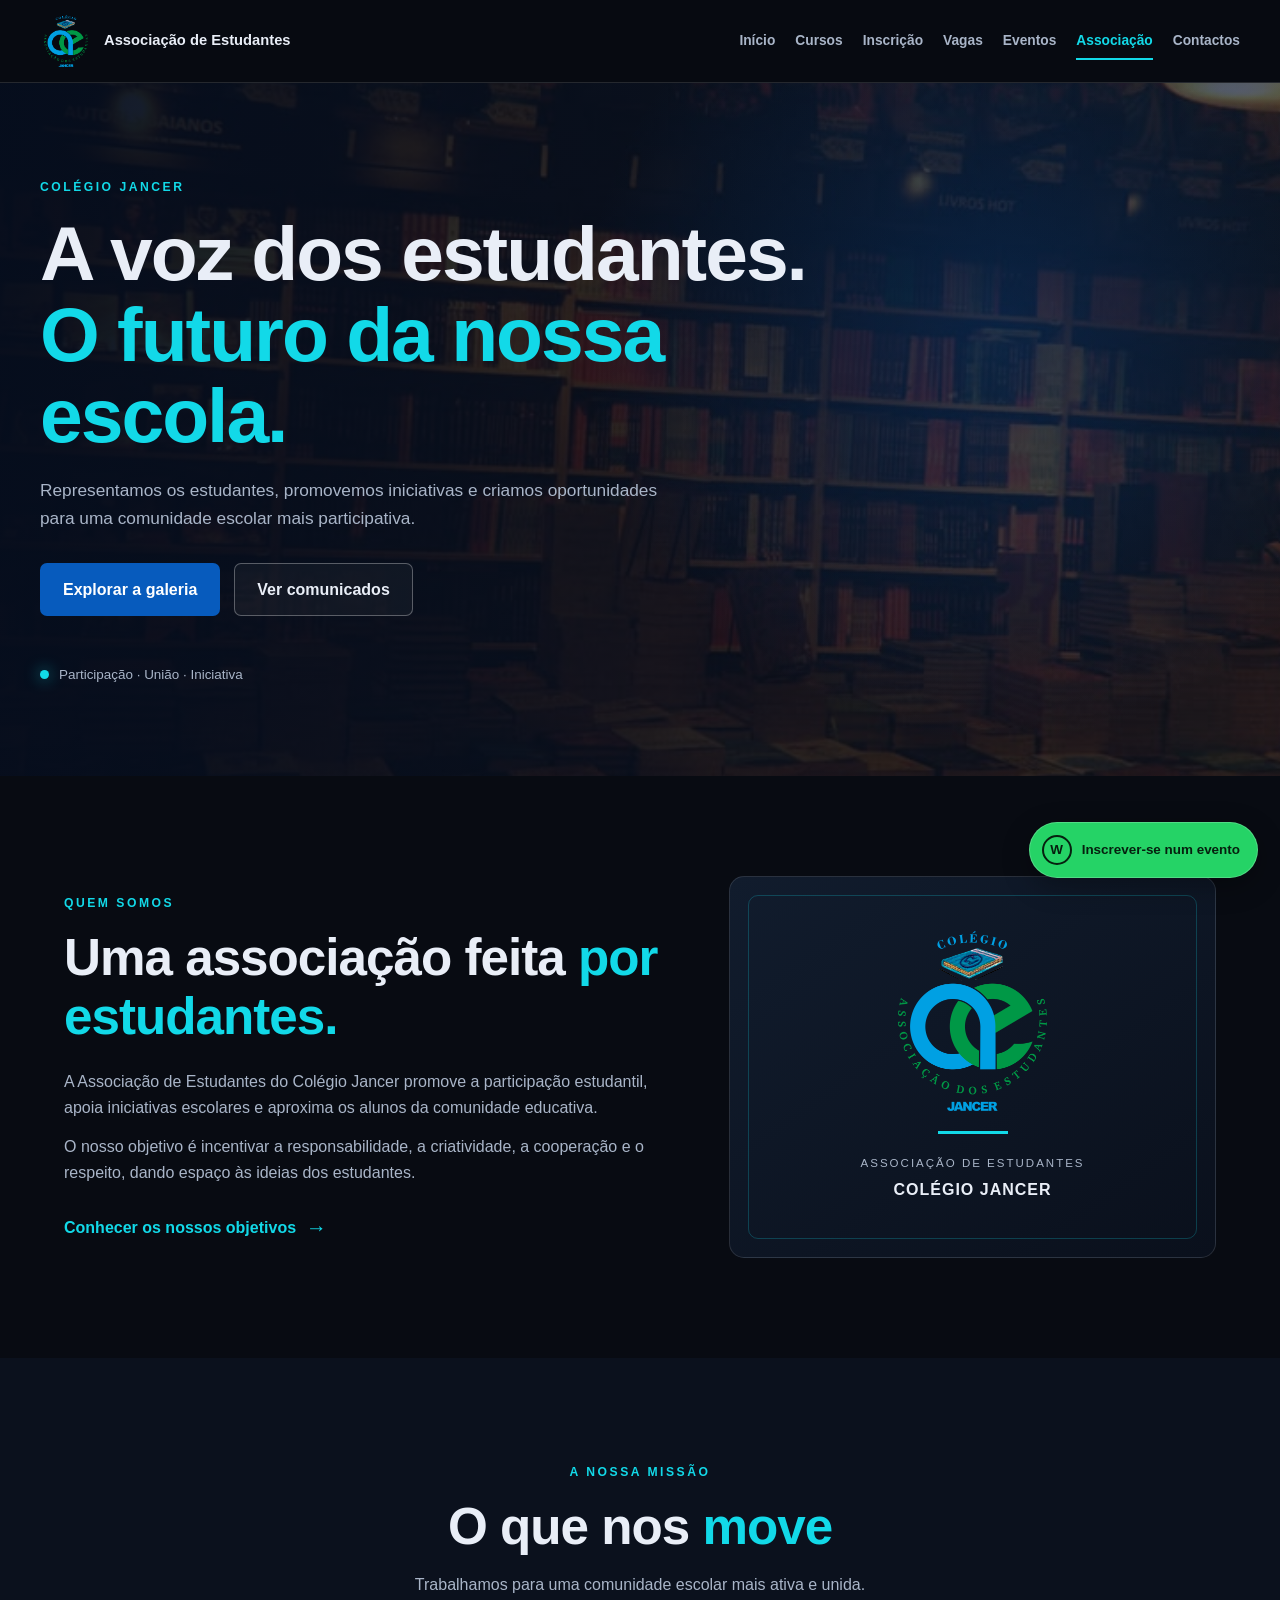
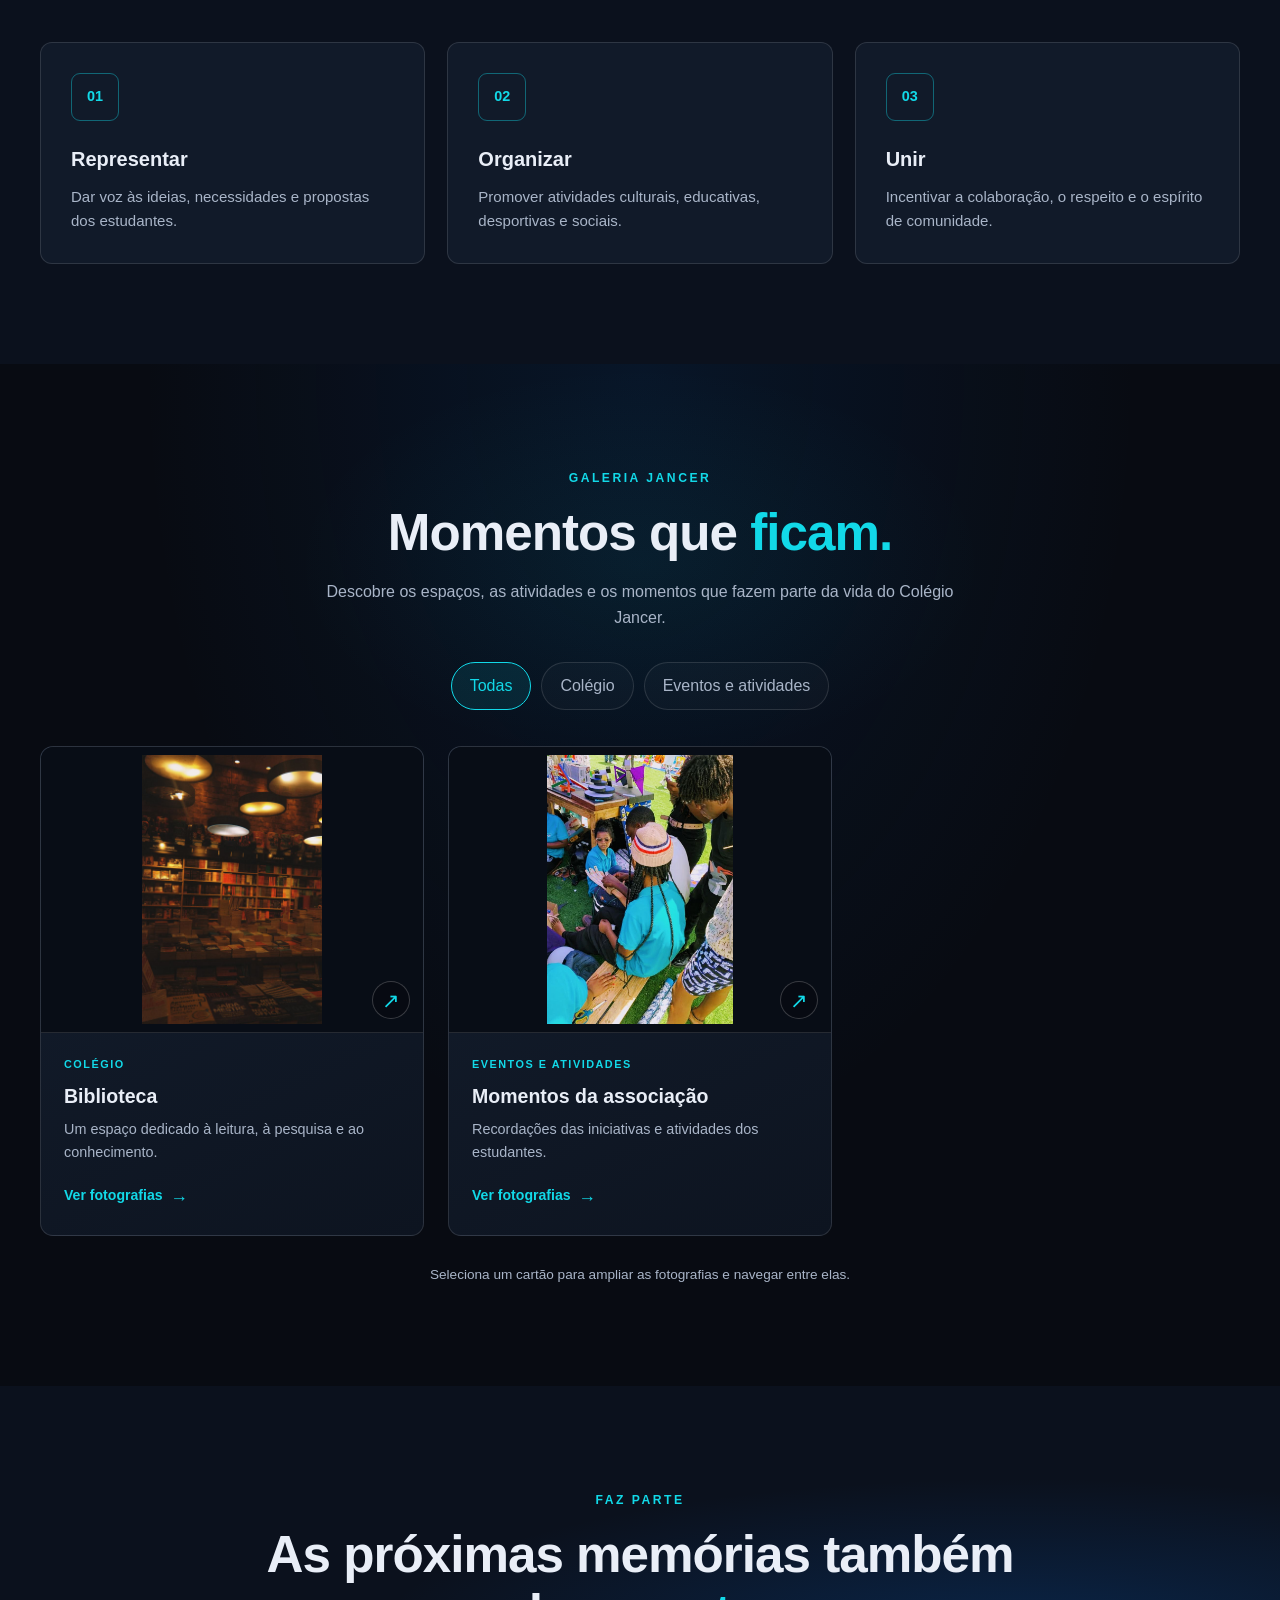
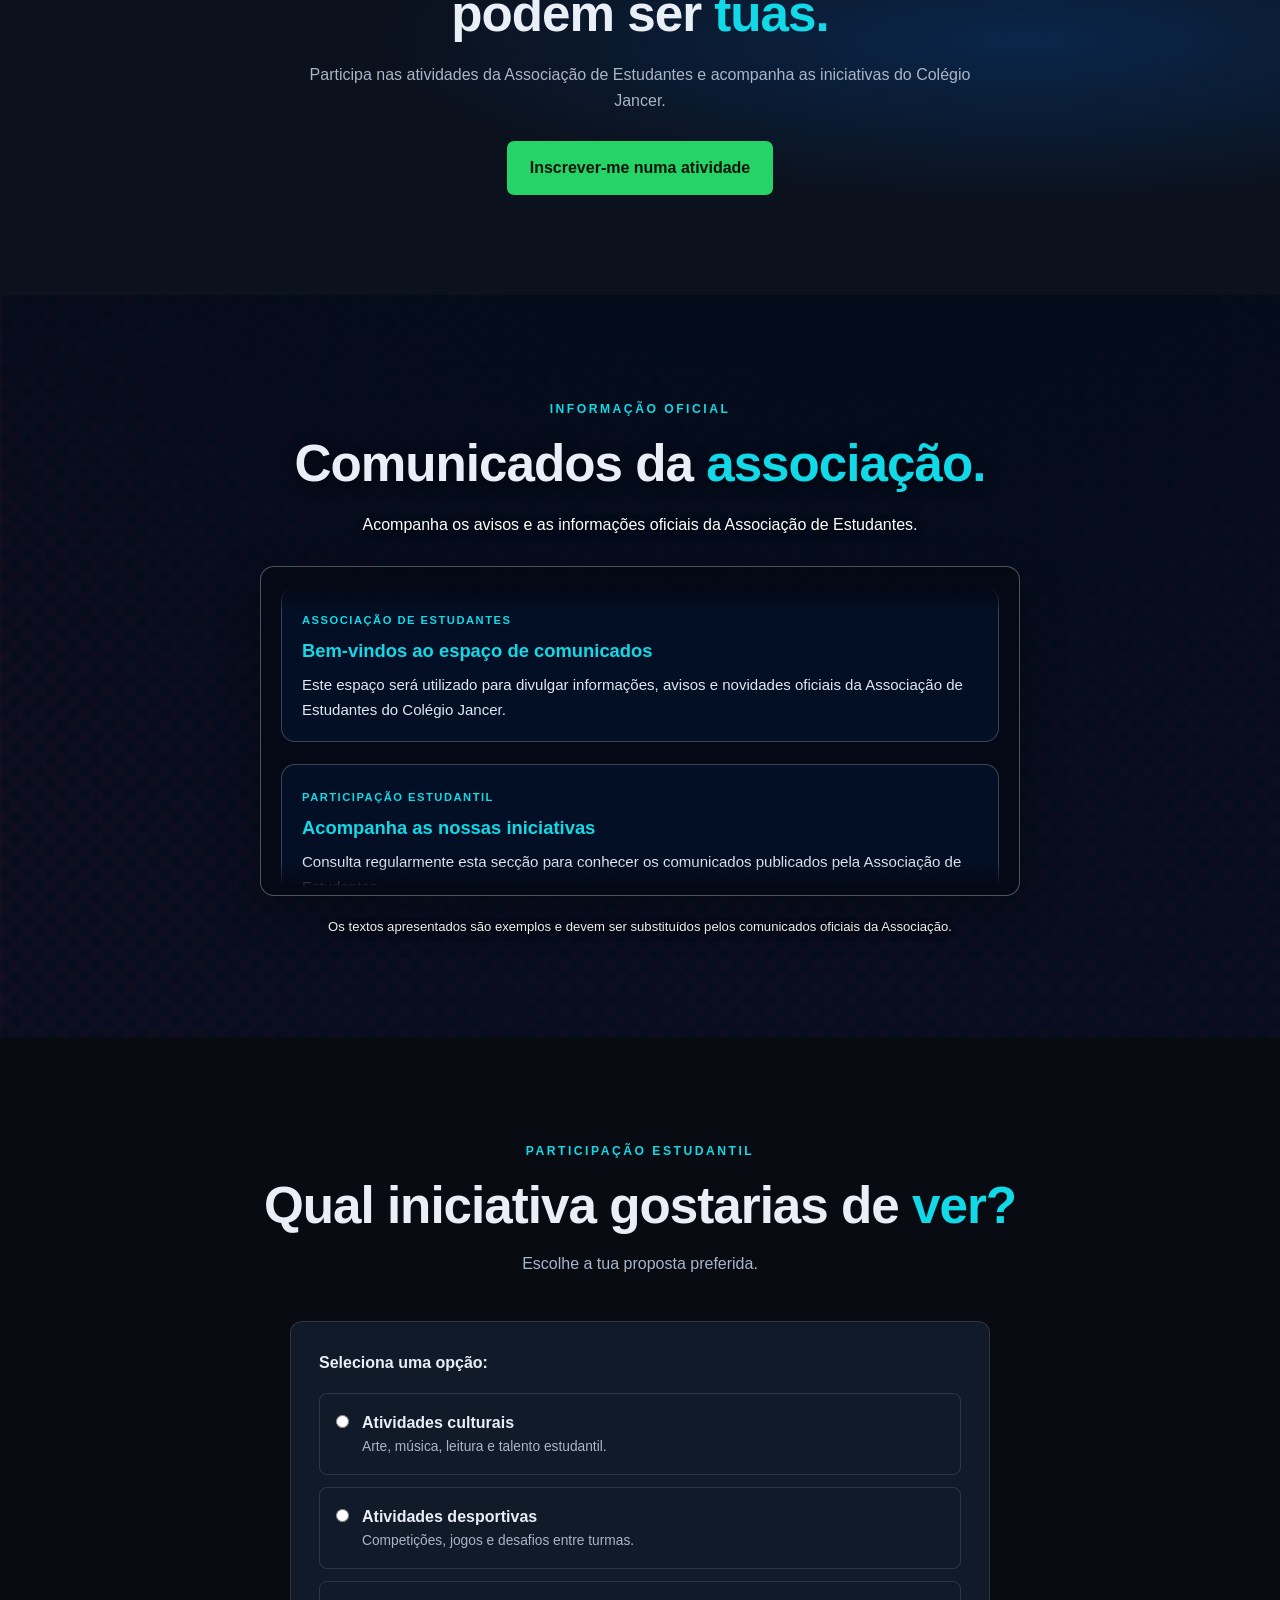
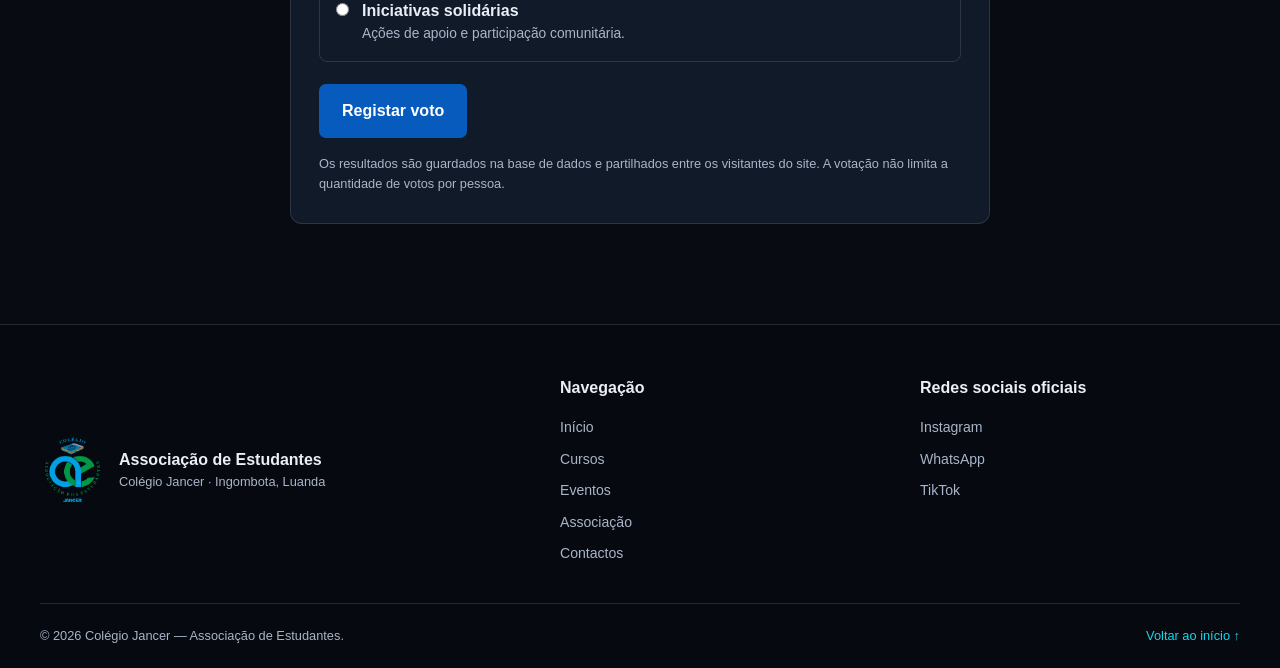
==== commit 8c3fadd7: "Atualiza comunicados e votação global" ====
--- a/paginas/associacao.html
+++ b/paginas/associacao.html
@@ -1,4 +1,3 @@
-
 <!DOCTYPE html>
 <html lang="pt">
 <head>
@@ -49,6 +48,7 @@
   </header>
 
   <main>
+    <!-- APRESENTAÇÃO -->
     <section class="hero" id="inicio">
       <div class="hero-fundo" aria-hidden="true"></div>
       <div class="hero-sobreposicao" aria-hidden="true"></div>
@@ -86,7 +86,9 @@
           O nosso objetivo é incentivar a responsabilidade, a criatividade,
           a cooperação e o respeito, dando espaço às ideias dos estudantes.
         </p>
-        <a href="#objetivos" class="link-seta">Conhecer os nossos objetivos <span>→</span></a>
+        <a href="#objetivos" class="link-seta">
+          Conhecer os nossos objetivos <span>→</span>
+        </a>
       </div>
 
       <div class="sobre-destaque">
@@ -103,6 +105,7 @@
       </div>
     </section>
 
+   
     <section class="objetivos secao" id="objetivos">
       <div class="cabecalho-secao">
         <span class="etiqueta">A NOSSA MISSÃO</span>
@@ -131,7 +134,7 @@
       </div>
     </section>
 
-    <!-- GALERIA INTERATIVA -->
+    
     <section class="galeria-premium secao" id="galeria">
       <div class="galeria-fundo" aria-hidden="true"></div>
 
@@ -168,6 +171,7 @@
             <img src="../biblioteca.png.jpg" alt="Biblioteca do Colégio Jancer" loading="lazy">
             <span class="galeria-abrir" aria-hidden="true">↗</span>
           </span>
+
           <span class="galeria-cartao-texto">
             <span class="galeria-categoria">COLÉGIO</span>
             <strong>Biblioteca</strong>
@@ -187,6 +191,7 @@
             <img src="../image1.png.jpeg" alt="Atividade da Associação de Estudantes" loading="lazy">
             <span class="galeria-abrir" aria-hidden="true">↗</span>
           </span>
+
           <span class="galeria-cartao-texto">
             <span class="galeria-categoria">EVENTOS E ATIVIDADES</span>
             <strong>Momentos da associação</strong>
@@ -201,8 +206,15 @@
       </p>
     </section>
 
-    <!-- JANELA DE VISUALIZAÇÃO DA GALERIA -->
-    <div class="galeria-modal" id="galeriaModal" aria-hidden="true" role="dialog" aria-modal="true" aria-labelledby="modalTitulo">
+    
+    <div
+      class="galeria-modal"
+      id="galeriaModal"
+      aria-hidden="true"
+      role="dialog"
+      aria-modal="true"
+      aria-labelledby="modalTitulo"
+    >
       <div class="modal-fundo" data-fechar-galeria></div>
 
       <div class="modal-conteudo" role="document">
@@ -232,6 +244,7 @@
       </div>
     </div>
 
+    
     <section class="participacao secao" id="eventos">
       <div class="participacao-conteudo">
         <span class="etiqueta">FAZ PARTE</span>
@@ -240,6 +253,7 @@
           Participa nas atividades da Associação de Estudantes e acompanha
           as iniciativas do Colégio Jancer.
         </p>
+
         <a
           class="botao botao-whatsapp"
           href="https://wa.me/244950383269?text=Ol%C3%A1%2C%20gostaria%20de%20saber%20mais%20sobre%20as%20atividades%20da%20Associa%C3%A7%C3%A3o%20de%20Estudantes%20do%20Col%C3%A9gio%20Jancer."
@@ -251,21 +265,94 @@
       </div>
     </section>
 
+    
     <section class="comunicados secao" id="comunicados">
       <div class="comunicados-fundo" aria-hidden="true"></div>
+
       <div class="comunicados-conteudo">
         <span class="etiqueta">INFORMAÇÃO OFICIAL</span>
         <h2>Comunicados da <span>associação.</span></h2>
-        <p>
-          Consulta as informações e os avisos divulgados pela Associação
-          de Estudantes.
-        </p>
-        <a class="botao botao-principal" href="comunicados.html">
-          Consultar comunicados
-        </a>
+        <p class="comunicados-introducao">
+          Acompanha os avisos e as informações oficiais da Associação de Estudantes.
+        </p>
+
+        <div
+          class="comunicados-painel"
+          role="region"
+          aria-label="Comunicados da Associação de Estudantes"
+        >
+          <div class="comunicados-janela">
+            <div class="comunicados-animacao">
+
+              
+              <div class="comunicados-grupo">
+                <article class="comunicado-item">
+                  <span class="comunicado-etiqueta">ASSOCIAÇÃO DE ESTUDANTES</span>
+                  <h3>Bem-vindos ao espaço de comunicados</h3>
+                  <p>
+                    Este espaço será utilizado para divulgar informações,
+                    avisos e novidades oficiais da Associação de Estudantes
+                    do Colégio Jancer.
+                  </p>
+                </article>
+
+                <article class="comunicado-item">
+                  <span class="comunicado-etiqueta">PARTICIPAÇÃO ESTUDANTIL</span>
+                  <h3>Acompanha as nossas iniciativas</h3>
+                  <p>
+                    Consulta regularmente esta secção para conhecer os
+                    comunicados publicados pela Associação de Estudantes.
+                  </p>
+                </article>
+
+                <article class="comunicado-item">
+                  <span class="comunicado-etiqueta">INFORMAÇÃO</span>
+                  <h3>Novos comunicados</h3>
+                  <p>
+                    Os avisos oficiais serão apresentados aqui à medida
+                    que forem publicados pela Associação.
+                  </p>
+                </article>
+              </div>
+
+              <!-- Cópia para permitir a repetição contínua da animação -->
+              <div class="comunicados-grupo" aria-hidden="true">
+                <article class="comunicado-item">
+                  <span class="comunicado-etiqueta">ASSOCIAÇÃO DE ESTUDANTES</span>
+                  <h3>Bem-vindos ao espaço de comunicados</h3>
+                  <p>
+                    Este espaço será utilizado para divulgar informações,
+                    avisos e novidades oficiais da Associação de Estudantes
+                    do Colégio Jancer.
+                  </p>
+                </article>
+
+                <article class="comunicado-item">
+                  <span class="comunicado-etiqueta">PARTICIPAÇÃO ESTUDANTIL</span>
+                  <h3>Acompanha as nossas iniciativas</h3>
+                  <p>
+                    Consulta regularmente esta secção para conhecer os
+                    comunicados publicados pela Associação de Estudantes.
+                  </p>
+                </article>
+
+                <article class="comunicado-item">
+                  <span class="comunicado-etiqueta">INFORMAÇÃO</span>
+                  <h3>Novos comunicados</h3>
+                  <p>
+                    Os avisos oficiais serão apresentados aqui à medida
+                    que forem publicados pela Associação.
+                  </p>
+                </article>
+              </div>
+
+            </div>
+          </div>
+        </div>
+
         <p class="nota-comunicados">
-          Se a página de comunicados ainda não existir, cria o ficheiro
-          <code>comunicados.html</code> dentro da pasta <code>paginas</code>.
+          Os textos apresentados são exemplos e devem ser substituídos
+          pelos comunicados oficiais da Associação.
         </p>
       </div>
     </section>
@@ -306,22 +393,28 @@
           </label>
         </fieldset>
 
-        <button class="botao botao-principal" type="submit">Registar voto</button>
+        <button class="botao botao-principal" type="submit">
+          Registar voto
+        </button>
+
         <p class="aviso-votacao">
-          Esta votação guarda os resultados apenas neste navegador.
-          Não representa uma contagem centralizada de todos os estudantes.
+          Os resultados são guardados na base de dados e partilhados entre
+          os visitantes do site. A votação não limita a quantidade de votos
+          por pessoa.
         </p>
       </form>
 
       <div class="resultados-votacao" id="resultadosVotacao" hidden>
-        <h3>Resultados neste navegador</h3>
+        <h3>Resultados globais</h3>
 
         <div class="resultado-item" data-resultado="cultura">
           <div class="resultado-topo">
             <strong>Atividades culturais</strong>
             <span class="resultado-percentagem">0%</span>
           </div>
-          <div class="barra-resultado"><span class="barra-preenchimento"></span></div>
+          <div class="barra-resultado">
+            <span class="barra-preenchimento"></span>
+          </div>
           <span class="resultado-votos">0 votos</span>
         </div>
 
@@ -330,7 +423,9 @@
             <strong>Atividades desportivas</strong>
             <span class="resultado-percentagem">0%</span>
           </div>
-          <div class="barra-resultado"><span class="barra-preenchimento"></span></div>
+          <div class="barra-resultado">
+            <span class="barra-preenchimento"></span>
+          </div>
           <span class="resultado-votos">0 votos</span>
         </div>
 
@@ -339,13 +434,16 @@
             <strong>Iniciativas solidárias</strong>
             <span class="resultado-percentagem">0%</span>
           </div>
-          <div class="barra-resultado"><span class="barra-preenchimento"></span></div>
+          <div class="barra-resultado">
+            <span class="barra-preenchimento"></span>
+          </div>
           <span class="resultado-votos">0 votos</span>
         </div>
       </div>
     </section>
   </main>
 
+  <!-- RODAPÉ -->
   <footer class="rodape">
     <div class="rodape-principal">
       <div class="rodape-marca">
@@ -383,6 +481,7 @@
     </div>
   </footer>
 
+  <!-- WHATSAPP FLUTUANTE -->
   <a
     class="whatsapp-float"
     href="https://wa.me/244950383269?text=Ol%C3%A1%2C%20gostaria%20de%20saber%20mais%20sobre%20as%20atividades%20da%20Associa%C3%A7%C3%A3o%20de%20Estudantes."
--- a/paginas/associacao.css
+++ b/paginas/associacao.css
@@ -150,8 +150,6 @@
   margin-top: 15px;
 }
 
-/* NAVEGAÇÃO */
-
 .cabecalho {
   position: sticky;
   top: 0;
@@ -235,8 +233,6 @@
   background: var(--branco);
 }
 
-/* HERO */
-
 .hero {
   min-height: 650px;
   display: flex;
@@ -307,8 +303,6 @@
   background: var(--ciano);
   box-shadow: 0 0 15px rgba(18, 217, 232, 0.65);
 }
-
-/* SOBRE */
 
 .sobre {
   width: min(100%, var(--largura));
@@ -383,7 +377,6 @@
   letter-spacing: 1px;
 }
 
-/* OBJETIVOS */
 
 .objetivos {
   background: #0b111d;
@@ -431,8 +424,6 @@
 .objetivo-cartao p {
   font-size: 0.94rem;
 }
-
-/* GALERIA */
 
 .galeria-premium {
   overflow: hidden;
@@ -607,8 +598,6 @@
   text-align: center;
   font-size: 0.85rem;
 }
-
-/* MODAL DA GALERIA */
 
 .galeria-modal {
   position: fixed;
@@ -715,7 +704,6 @@
 
 .modal-navegar:hover {
   background: var(--azul);
-  color: var(--branco);
 }
 
 .modal-anterior {
@@ -785,12 +773,6 @@
   opacity: 1;
 }
 
-.miniatura-galeria:hover {
-  opacity: 1;
-}
-
-/* PARTICIPAÇÃO */
-
 .participacao {
   overflow: hidden;
   background:
@@ -823,41 +805,150 @@
   background: #1ebd5b;
 }
 
-/* COMUNICADOS */
 
 .comunicados {
+  isolation: isolate;
   overflow: hidden;
+  min-height: 650px;
   text-align: center;
-  background: #0d1523;
+  background: #080b12;
 }
 
 .comunicados-fundo {
   position: absolute;
   inset: 0;
+  z-index: -1;
   pointer-events: none;
-  background: radial-gradient(ellipse at 50% 0%, rgba(7, 91, 189, 0.19), transparent 60%);
+  background:
+    linear-gradient(
+      180deg,
+      rgba(4, 10, 22, 0.65),
+      rgba(4, 10, 22, 0.82)
+    ),
+    url("../cmc.jpg") center / cover no-repeat;
 }
 
 .comunicados-conteudo {
   position: relative;
-  width: min(100%, 760px);
+  width: min(100%, 850px);
   margin: 0 auto;
 }
 
 .comunicados-conteudo h2 {
   margin-bottom: 18px;
-}
-
-.comunicados-conteudo p {
-  margin-bottom: 22px;
+  text-shadow: 0 3px 15px rgba(0, 0, 0, 0.65);
+}
+
+.comunicados-introducao {
+  max-width: 650px;
+  margin: 0 auto 28px;
+  color: #ffffff;
+  text-shadow: 0 2px 8px rgba(0, 0, 0, 0.9);
+}
+
+.comunicados-painel {
+  width: 100%;
+  max-width: 760px;
+  height: 330px;
+  margin: 0 auto;
+  padding: 20px;
+  overflow: hidden;
+  border: 1px solid rgba(255, 255, 255, 0.3);
+  border-radius: 14px;
+  background: rgba(4, 9, 18, 0.65);
+  box-shadow: 0 15px 45px rgba(0, 0, 0, 0.3);
+  backdrop-filter: blur(3px);
+}
+
+.comunicados-janela {
+  position: relative;
+  width: 100%;
+  height: 100%;
+  overflow: hidden;
+  -webkit-mask-image: linear-gradient(
+    to bottom,
+    transparent,
+    #000 8%,
+    #000 92%,
+    transparent
+  );
+  mask-image: linear-gradient(
+    to bottom,
+    transparent,
+    #000 8%,
+    #000 92%,
+    transparent
+  );
+}
+
+.comunicados-animacao {
+  display: flex;
+  flex-direction: column;
+  width: 100%;
+  animation: subir-comunicados 32s linear infinite;
+  will-change: transform;
+}
+
+.comunicados-grupo {
+  display: flex;
+  flex-direction: column;
+  flex-shrink: 0;
+  gap: 22px;
+  width: 100%;
+  padding-bottom: 22px;
+}
+
+.comunicado-item {
+  padding: 20px;
+  border: 1px solid rgba(18, 217, 232, 0.28);
+  border-radius: 10px;
+  background: rgba(8, 17, 32, 0.88);
+  text-align: left;
+}
+
+.comunicado-etiqueta {
+  display: inline-block;
+  margin-bottom: 8px;
+  color: var(--ciano);
+  font-size: 0.7rem;
+  font-weight: 800;
+  letter-spacing: 1.5px;
+}
+
+.comunicado-item h3 {
+  margin-bottom: 8px;
+  color: #ffffff;
+  font-size: 1.15rem;
+  line-height: 1.4;
+}
+
+.comunicado-item p {
+  color: #e0e8f4;
+  font-size: 0.94rem;
+  line-height: 1.7;
 }
 
 .nota-comunicados {
-  margin-top: 24px;
+  max-width: 650px;
+  margin: 20px auto 0;
+  color: #ffffff;
   font-size: 0.82rem;
-}
-
-/* VOTAÇÃO */
+  text-shadow: 0 2px 8px rgba(0, 0, 0, 0.9);
+}
+
+@keyframes subir-comunicados {
+  from {
+    transform: translateY(0);
+  }
+
+  to {
+    transform: translateY(-50%);
+  }
+}
+
+.comunicados-painel:hover .comunicados-animacao {
+  animation-play-state: paused;
+}
 
 .votacao {
   background: var(--preto);
@@ -933,7 +1024,7 @@
 }
 
 .resultados-votacao[hidden] {
-  display: none;
+  display: none !important;
 }
 
 .resultados-votacao h3 {
@@ -981,8 +1072,6 @@
   font-size: 0.78rem;
 }
 
-/* RODAPÉ */
-
 .rodape {
   padding: 50px 24px 0;
   border-top: 1px solid var(--linha);
@@ -1064,8 +1153,6 @@
   color: var(--ciano);
   white-space: nowrap;
 }
-
-/* BOTÃO FLUTUANTE WHATSAPP */
 
 .whatsapp-float {
   position: fixed;
@@ -1100,7 +1187,6 @@
   font-weight: 900;
 }
 
-/* RESPONSIVIDADE */
 
 @media (max-width: 1050px) {
   .menu-principal {
@@ -1119,6 +1205,7 @@
     gap: 35px;
   }
 }
+
 
 @media (max-width: 850px) {
   .navbar {
@@ -1183,6 +1270,7 @@
   }
 }
 
+
 @media (max-width: 600px) {
   .secao {
     padding: 72px 18px;
@@ -1281,6 +1369,28 @@
 
   .modal-miniaturas {
     padding: 10px 17px 18px;
+  }
+
+  .comunicados {
+    min-height: auto;
+    padding: 72px 18px;
+  }
+
+  .comunicados-painel {
+    height: 350px;
+    padding: 12px;
+  }
+
+  .comunicado-item {
+    padding: 16px;
+  }
+
+  .comunicado-item h3 {
+    font-size: 1.05rem;
+  }
+
+  .comunicado-item p {
+    font-size: 0.88rem;
   }
 
   .form-votacao,
@@ -1321,6 +1431,7 @@
     height: 27px;
   }
 }
+
 
 @media (prefers-reduced-motion: reduce) {
   *,
@@ -1331,4 +1442,114 @@
     animation-iteration-count: 1 !important;
     transition-duration: 0.01ms !important;
   }
-}
+
+  .comunicados-grupo[aria-hidden="true"] {
+    display: none;
+  }
+}
+
+/* Fundo dos comunicados */
+.comunicados {
+  position: relative;
+  isolation: isolate;
+  overflow: hidden;
+}
+
+.comunicados-fundo {
+  position: absolute;
+  inset: 0;
+  z-index: -1;
+  background:
+    linear-gradient(
+      rgba(3, 15, 35, 0.76),
+      rgba(3, 15, 35, 0.88)
+    ),
+    url("../cmc.jpg") center / cover no-repeat;
+}
+
+.comunicados-conteudo {
+  position: relative;
+  z-index: 1;
+}
+
+.comunicados-janela {
+  height: 300px;
+  overflow: hidden;
+  position: relative;
+  -webkit-mask-image: linear-gradient(
+    to bottom,
+    transparent,
+    black 8%,
+    black 92%,
+    transparent
+  );
+  mask-image: linear-gradient(
+    to bottom,
+    transparent,
+    black 8%,
+    black 92%,
+    transparent
+  );
+}
+
+.comunicados-lista {
+  display: flex;
+  flex-direction: column;
+  gap: 22px;
+  will-change: transform;
+}
+
+.comunicados-lista.comunicados-animar {
+  animation: subir-comunicados 24s linear infinite;
+}
+
+.comunicados-janela:hover .comunicados-lista,
+.comunicados-janela:focus-within .comunicados-lista {
+  animation-play-state: paused;
+}
+
+.comunicado-item {
+  flex: 0 0 auto;
+  padding: 18px 20px;
+  border: 1px solid rgba(255, 255, 255, 0.22);
+  border-radius: 14px;
+  background: rgba(4, 20, 45, 0.68);
+  color: #fff;
+  backdrop-filter: blur(5px);
+}
+
+.comunicado-item h3 {
+  margin: 0 0 8px;
+  color: #12D9E8;
+}
+
+.comunicado-item p {
+  margin: 0;
+  line-height: 1.7;
+}
+
+@keyframes subir-comunicados {
+  from {
+    transform: translateY(0);
+  }
+
+  to {
+    transform: translateY(-50%);
+  }
+}
+
+@media (prefers-reduced-motion: reduce) {
+  .comunicados-lista.comunicados-animar {
+    animation: none;
+  }
+}
+
+@media (max-width: 600px) {
+  .comunicados-janela {
+    height: 260px;
+  }
+
+  .comunicado-item {
+    padding: 14px;
+  }
+}
